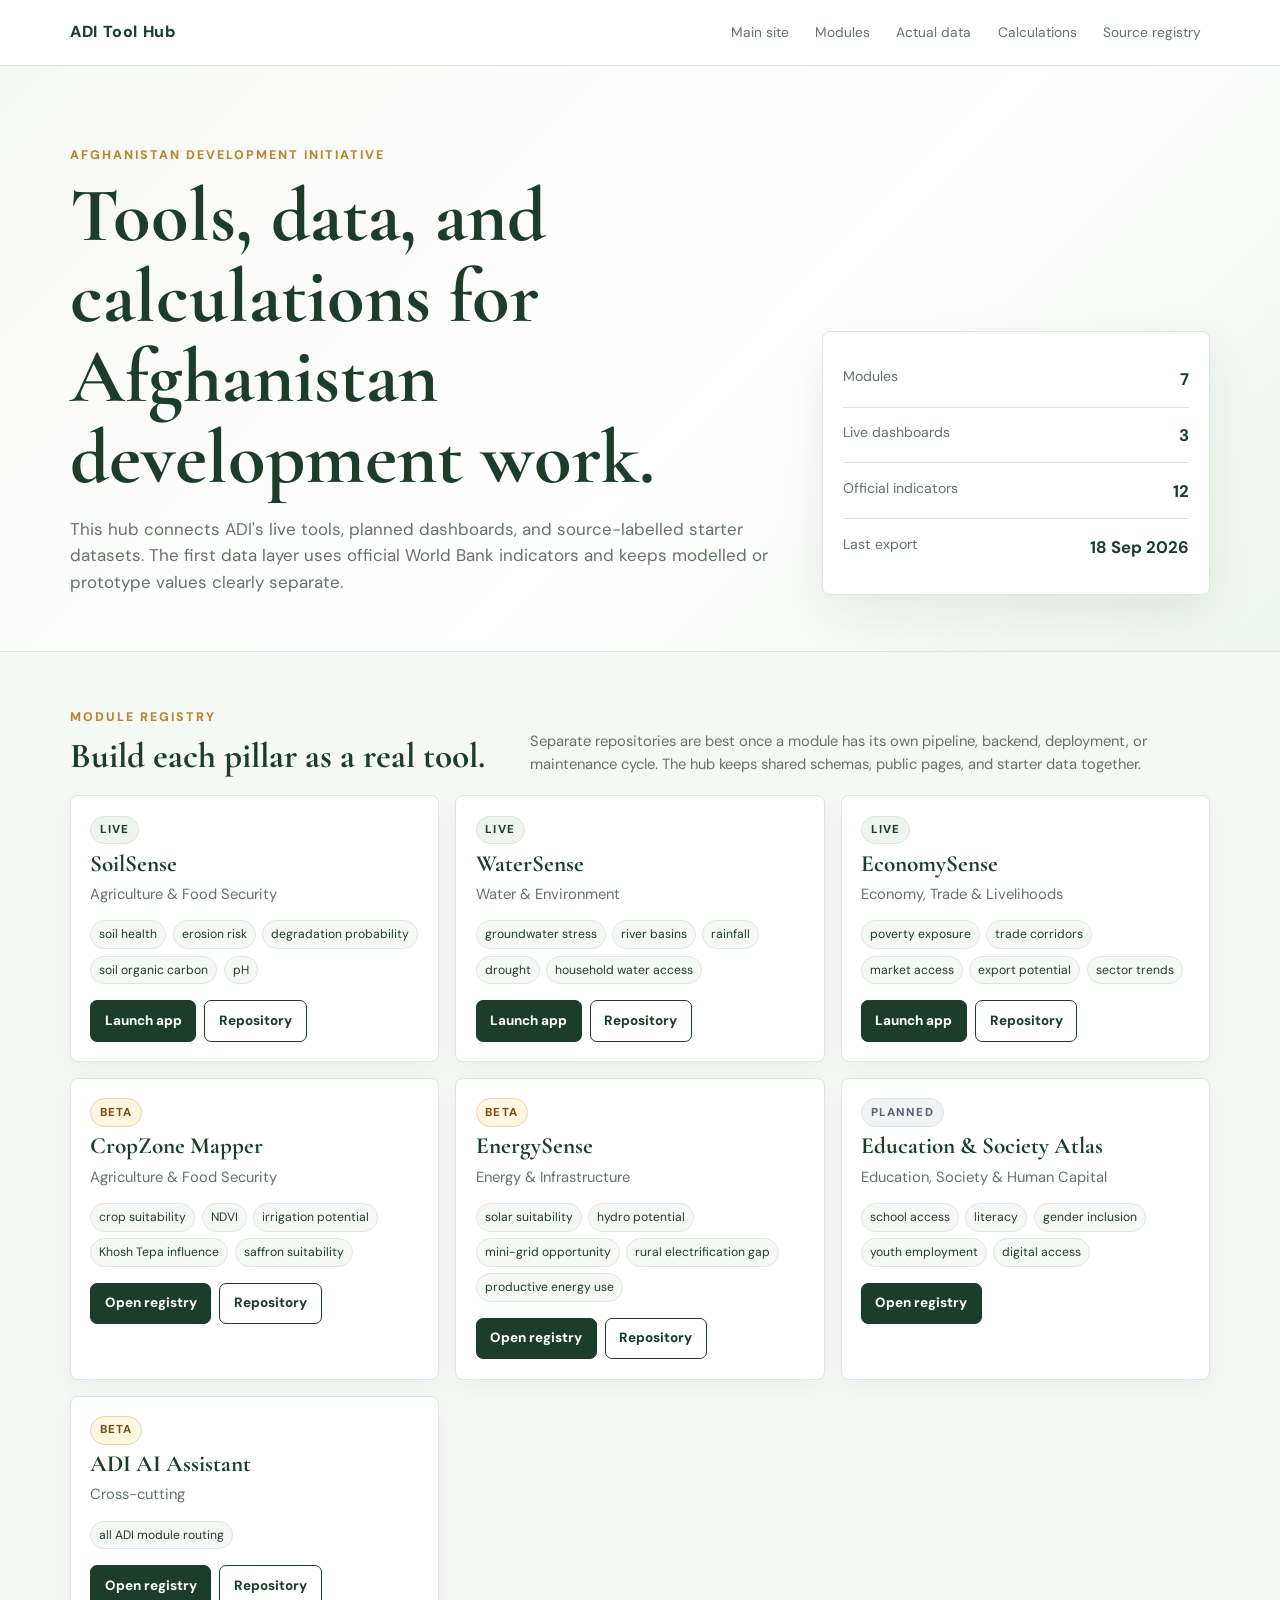
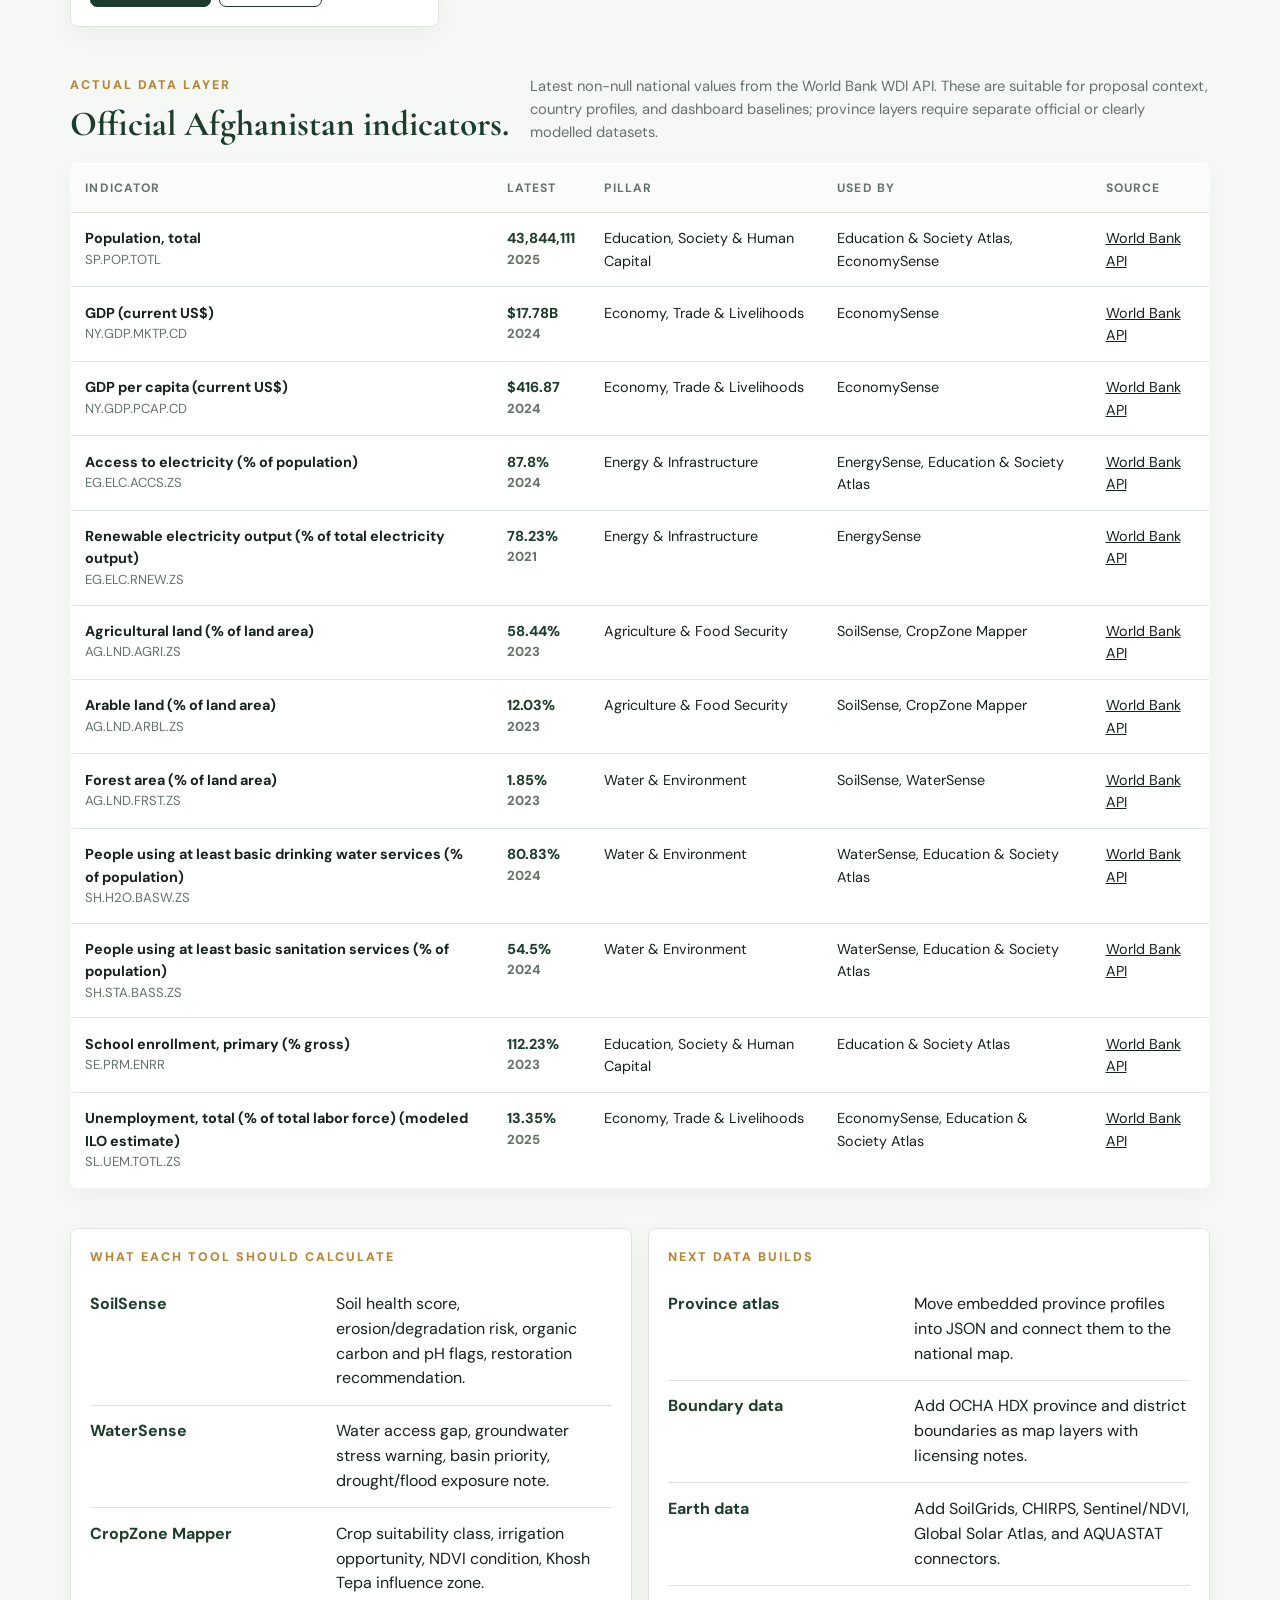
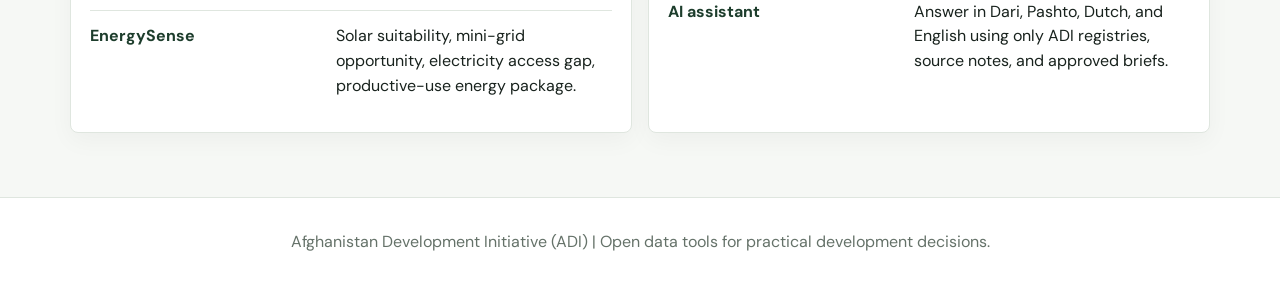
==== tools/index.html @ 189cb858 "Add ADI tool hub with official indicator data" ====
<!DOCTYPE html>
<html lang="en">
<head>
  <meta charset="UTF-8">
  <meta name="viewport" content="width=device-width, initial-scale=1.0">
  <title>ADI Tool Hub | Afghanistan Development Initiative</title>
  <meta name="description" content="Source-labelled ADI tools and starter datasets for Afghanistan development analysis.">
  <link href="https://fonts.googleapis.com/css2?family=Cormorant+Garamond:wght@500;600;700&family=DM+Sans:wght@400;500;600;700&display=swap" rel="stylesheet">
  <style>
    :root{--green:#1d3d2c;--green-2:#2f6b4f;--gold:#b8842f;--ink:#18221d;--muted:#657269;--line:#dfe6df;--soft:#f6f8f5;--white:#fff;--shadow:0 18px 50px rgba(24,34,29,.08)}
    *{box-sizing:border-box;margin:0;padding:0}
    body{font-family:'DM Sans',Arial,sans-serif;background:var(--soft);color:var(--ink);line-height:1.55}
    a{color:inherit}
    .top{position:sticky;top:0;z-index:5;background:rgba(255,255,255,.94);backdrop-filter:blur(16px);border-bottom:1px solid var(--line)}
    .nav{max-width:1180px;margin:auto;display:flex;align-items:center;justify-content:space-between;padding:1rem 1.25rem;gap:1rem}
    .brand{font-weight:800;color:var(--green);text-decoration:none;letter-spacing:.04em}
    .navlinks{display:flex;gap:.55rem;flex-wrap:wrap}
    .navlinks a{font-size:.86rem;text-decoration:none;color:var(--muted);padding:.35rem .55rem;border-radius:6px}
    .navlinks a:hover{background:var(--soft);color:var(--green)}
    .hero{background:linear-gradient(135deg,#f6f8f5 0%,#fff 56%,#eef4ee 100%);border-bottom:1px solid var(--line)}
    .hero-in{max-width:1180px;margin:auto;padding:5rem 1.25rem 3.5rem;display:grid;grid-template-columns:1.3fr .7fr;gap:2rem;align-items:end}
    .eyebrow{font-size:.78rem;text-transform:uppercase;letter-spacing:.16em;color:var(--gold);font-weight:800;margin-bottom:.7rem}
    h1,h2,h3{font-family:'Cormorant Garamond',serif;color:var(--green);line-height:1.05}
    h1{font-size:clamp(2.5rem,6vw,5rem);max-width:850px}
    .lead{margin-top:1.1rem;color:var(--muted);font-size:1.06rem;max-width:760px}
    .hero-panel{background:var(--white);border:1px solid var(--line);box-shadow:var(--shadow);border-radius:8px;padding:1.25rem}
    .metric{display:flex;justify-content:space-between;gap:1rem;padding:.9rem 0;border-bottom:1px solid var(--line)}
    .metric:last-child{border-bottom:0}
    .metric span{color:var(--muted);font-size:.88rem}
    .metric strong{color:var(--green);font-size:1.05rem;text-align:right}
    main{max-width:1180px;margin:auto;padding:2.5rem 1.25rem 4rem}
    .section-head{display:flex;justify-content:space-between;gap:1rem;align-items:end;margin:1rem 0 1.25rem}
    h2{font-size:2.2rem}
    .small{color:var(--muted);font-size:.92rem;max-width:680px}
    .grid{display:grid;grid-template-columns:repeat(3,1fr);gap:1rem}
    .card{background:var(--white);border:1px solid var(--line);border-radius:8px;padding:1.2rem;box-shadow:0 8px 24px rgba(24,34,29,.04)}
    .card h3{font-size:1.45rem;margin:.45rem 0}
    .card p{color:var(--muted);font-size:.92rem}
    .status{display:inline-flex;align-items:center;gap:.4rem;font-size:.72rem;font-weight:800;text-transform:uppercase;letter-spacing:.1em;color:var(--green);background:#edf5ee;border:1px solid #d8e8da;border-radius:999px;padding:.28rem .55rem}
    .status.beta{color:#755117;background:#fff6df;border-color:#ead7a8}
    .status.planned{color:#5c6470;background:#f1f3f5;border-color:#dde2e7}
    .chips{display:flex;flex-wrap:wrap;gap:.4rem;margin-top:.9rem}
    .chip{font-size:.76rem;color:var(--green);background:var(--soft);border:1px solid var(--line);border-radius:999px;padding:.25rem .5rem}
    .actions{display:flex;gap:.5rem;flex-wrap:wrap;margin-top:1rem}
    .btn{display:inline-flex;align-items:center;justify-content:center;text-decoration:none;border-radius:7px;padding:.58rem .85rem;font-weight:800;font-size:.84rem;border:1px solid var(--green)}
    .btn.primary{background:var(--green);color:var(--white)}
    .btn.secondary{background:var(--white);color:var(--green)}
    .data-table{width:100%;border-collapse:collapse;background:var(--white);border:1px solid var(--line);border-radius:8px;overflow:hidden;box-shadow:0 8px 24px rgba(24,34,29,.04)}
    th,td{text-align:left;padding:.9rem;border-bottom:1px solid var(--line);vertical-align:top}
    th{font-size:.76rem;text-transform:uppercase;letter-spacing:.09em;color:var(--muted);background:#fbfcfa}
    td{font-size:.9rem}
    tr:last-child td{border-bottom:0}
    .value{font-weight:800;color:var(--green);white-space:nowrap}
    .module-list{color:var(--muted);font-size:.82rem}
    .tool-calc{margin-top:2.5rem;display:grid;grid-template-columns:repeat(2,1fr);gap:1rem}
    .calc-row{display:grid;grid-template-columns:1fr 1.2fr;gap:1rem;padding:.85rem 0;border-bottom:1px solid var(--line)}
    .calc-row:last-child{border-bottom:0}
    .calc-row b{color:var(--green)}
    .footer{border-top:1px solid var(--line);padding:2rem 1.25rem;color:var(--muted);text-align:center;background:#fff}
    @media(max-width:900px){.hero-in,.grid,.tool-calc{grid-template-columns:1fr}.nav{align-items:flex-start;flex-direction:column}th:nth-child(4),td:nth-child(4){display:none}}
    @media print{.top,.actions{display:none}body{background:#fff}.hero-in,main{padding:1rem}.card,.hero-panel,.data-table{box-shadow:none}}
  </style>
</head>
<body>
  <header class="top">
    <div class="nav">
      <a href="../" class="brand">ADI Tool Hub</a>
      <div class="navlinks">
        <a href="../">Main site</a>
        <a href="#modules">Modules</a>
        <a href="#data">Actual data</a>
        <a href="#calculations">Calculations</a>
        <a href="../data/sources.json">Source registry</a>
      </div>
    </div>
  </header>

  <section class="hero">
    <div class="hero-in">
      <div>
        <div class="eyebrow">Afghanistan Development Initiative</div>
        <h1>Tools, data, and calculations for Afghanistan development work.</h1>
        <p class="lead">This hub connects ADI's live tools, planned dashboards, and source-labelled starter datasets. The first data layer uses official World Bank indicators and keeps modelled or prototype values clearly separate.</p>
      </div>
      <aside class="hero-panel" id="summaryPanel">
        <div class="metric"><span>Modules</span><strong id="moduleCount">Loading</strong></div>
        <div class="metric"><span>Live dashboards</span><strong id="liveCount">Loading</strong></div>
        <div class="metric"><span>Official indicators</span><strong id="indicatorCount">Loading</strong></div>
        <div class="metric"><span>Last export</span><strong>18 Sep 2026</strong></div>
      </aside>
    </div>
  </section>

  <main>
    <section id="modules">
      <div class="section-head">
        <div>
          <div class="eyebrow">Module registry</div>
          <h2>Build each pillar as a real tool.</h2>
        </div>
        <p class="small">Separate repositories are best once a module has its own pipeline, backend, deployment, or maintenance cycle. The hub keeps shared schemas, public pages, and starter data together.</p>
      </div>
      <div class="grid" id="moduleGrid"></div>
    </section>

    <section id="data" style="margin-top:3rem">
      <div class="section-head">
        <div>
          <div class="eyebrow">Actual data layer</div>
          <h2>Official Afghanistan indicators.</h2>
        </div>
        <p class="small">Latest non-null national values from the World Bank WDI API. These are suitable for proposal context, country profiles, and dashboard baselines; province layers require separate official or clearly modelled datasets.</p>
      </div>
      <table class="data-table">
        <thead>
          <tr><th>Indicator</th><th>Latest</th><th>Pillar</th><th>Used by</th><th>Source</th></tr>
        </thead>
        <tbody id="indicatorRows"></tbody>
      </table>
    </section>

    <section id="calculations" class="tool-calc">
      <div class="card">
        <div class="eyebrow">What each tool should calculate</div>
        <div class="calc-row"><b>SoilSense</b><span>Soil health score, erosion/degradation risk, organic carbon and pH flags, restoration recommendation.</span></div>
        <div class="calc-row"><b>WaterSense</b><span>Water access gap, groundwater stress warning, basin priority, drought/flood exposure note.</span></div>
        <div class="calc-row"><b>CropZone Mapper</b><span>Crop suitability class, irrigation opportunity, NDVI condition, Khosh Tepa influence zone.</span></div>
        <div class="calc-row"><b>EnergySense</b><span>Solar suitability, mini-grid opportunity, electricity access gap, productive-use energy package.</span></div>
      </div>
      <div class="card">
        <div class="eyebrow">Next data builds</div>
        <div class="calc-row"><b>Province atlas</b><span>Move embedded province profiles into JSON and connect them to the national map.</span></div>
        <div class="calc-row"><b>Boundary data</b><span>Add OCHA HDX province and district boundaries as map layers with licensing notes.</span></div>
        <div class="calc-row"><b>Earth data</b><span>Add SoilGrids, CHIRPS, Sentinel/NDVI, Global Solar Atlas, and AQUASTAT connectors.</span></div>
        <div class="calc-row"><b>AI assistant</b><span>Answer in Dari, Pashto, Dutch, and English using only ADI registries, source notes, and approved briefs.</span></div>
      </div>
    </section>
  </main>

  <footer class="footer">Afghanistan Development Initiative (ADI) | Open data tools for practical development decisions.</footer>

  <script>
    const fmt = new Intl.NumberFormat('en-US', { maximumFractionDigits: 2 });
    const money = new Intl.NumberFormat('en-US', { notation: 'compact', maximumFractionDigits: 2 });

    function formatValue(indicator){
      const v = indicator.latest_value;
      if(indicator.unit === 'people') return fmt.format(v);
      if(indicator.unit.includes('US$')) return '$' + money.format(v);
      if(indicator.unit.includes('percent')) return fmt.format(v) + '%';
      return fmt.format(v);
    }

    function statusClass(status){
      if(status === 'live') return 'status';
      if(status === 'beta') return 'status beta';
      return 'status planned';
    }

    async function loadHub(){
      const [modulesRes, indicatorsRes] = await Promise.all([
        fetch('../data/modules.json'),
        fetch('../data/afghanistan_indicators.json')
      ]);
      const moduleData = await modulesRes.json();
      const indicatorData = await indicatorsRes.json();
      const modules = moduleData.modules;
      const indicators = indicatorData.indicators;

      document.getElementById('moduleCount').textContent = modules.length;
      document.getElementById('liveCount').textContent = modules.filter(m => m.status === 'live').length;
      document.getElementById('indicatorCount').textContent = indicators.length;

      document.getElementById('moduleGrid').innerHTML = modules.map(module => {
        const action = module.app_url
          ? `<a class="btn primary" href="${module.app_url}" target="_blank" rel="noopener">Launch app</a>`
          : `<a class="btn primary" href="../data/modules.json">Open registry</a>`;
        const repo = module.repo ? `<a class="btn secondary" href="${module.repo}" target="_blank" rel="noopener">Repository</a>` : '';
        return `<article class="card">
          <span class="${statusClass(module.status)}">${module.status}</span>
          <h3>${module.name}</h3>
          <p>${module.pillar}</p>
          <div class="chips">${module.maps.slice(0,5).map(m => `<span class="chip">${m}</span>`).join('')}</div>
          <div class="actions">${action}${repo}</div>
        </article>`;
      }).join('');

      document.getElementById('indicatorRows').innerHTML = indicators.map(indicator => {
        const modules = indicator.tool_modules.map(id => {
          const match = moduleData.modules.find(module => module.id === id);
          return match ? match.name : id;
        }).join(', ');
        return `<tr>
          <td><strong>${indicator.name}</strong><div class="module-list">${indicator.id}</div></td>
          <td class="value">${formatValue(indicator)}<div class="module-list">${indicator.latest_year}</div></td>
          <td>${indicator.pillar}</td>
          <td>${modules}</td>
          <td><a href="${indicator.source_url}" target="_blank" rel="noopener">World Bank API</a></td>
        </tr>`;
      }).join('');
    }

    loadHub().catch(error => {
      document.getElementById('moduleGrid').innerHTML = '<article class="card"><h3>Data could not load</h3><p>Open this page through GitHub Pages or a local server so JSON files can be fetched.</p></article>';
      console.error(error);
    });
  </script>
</body>
</html>
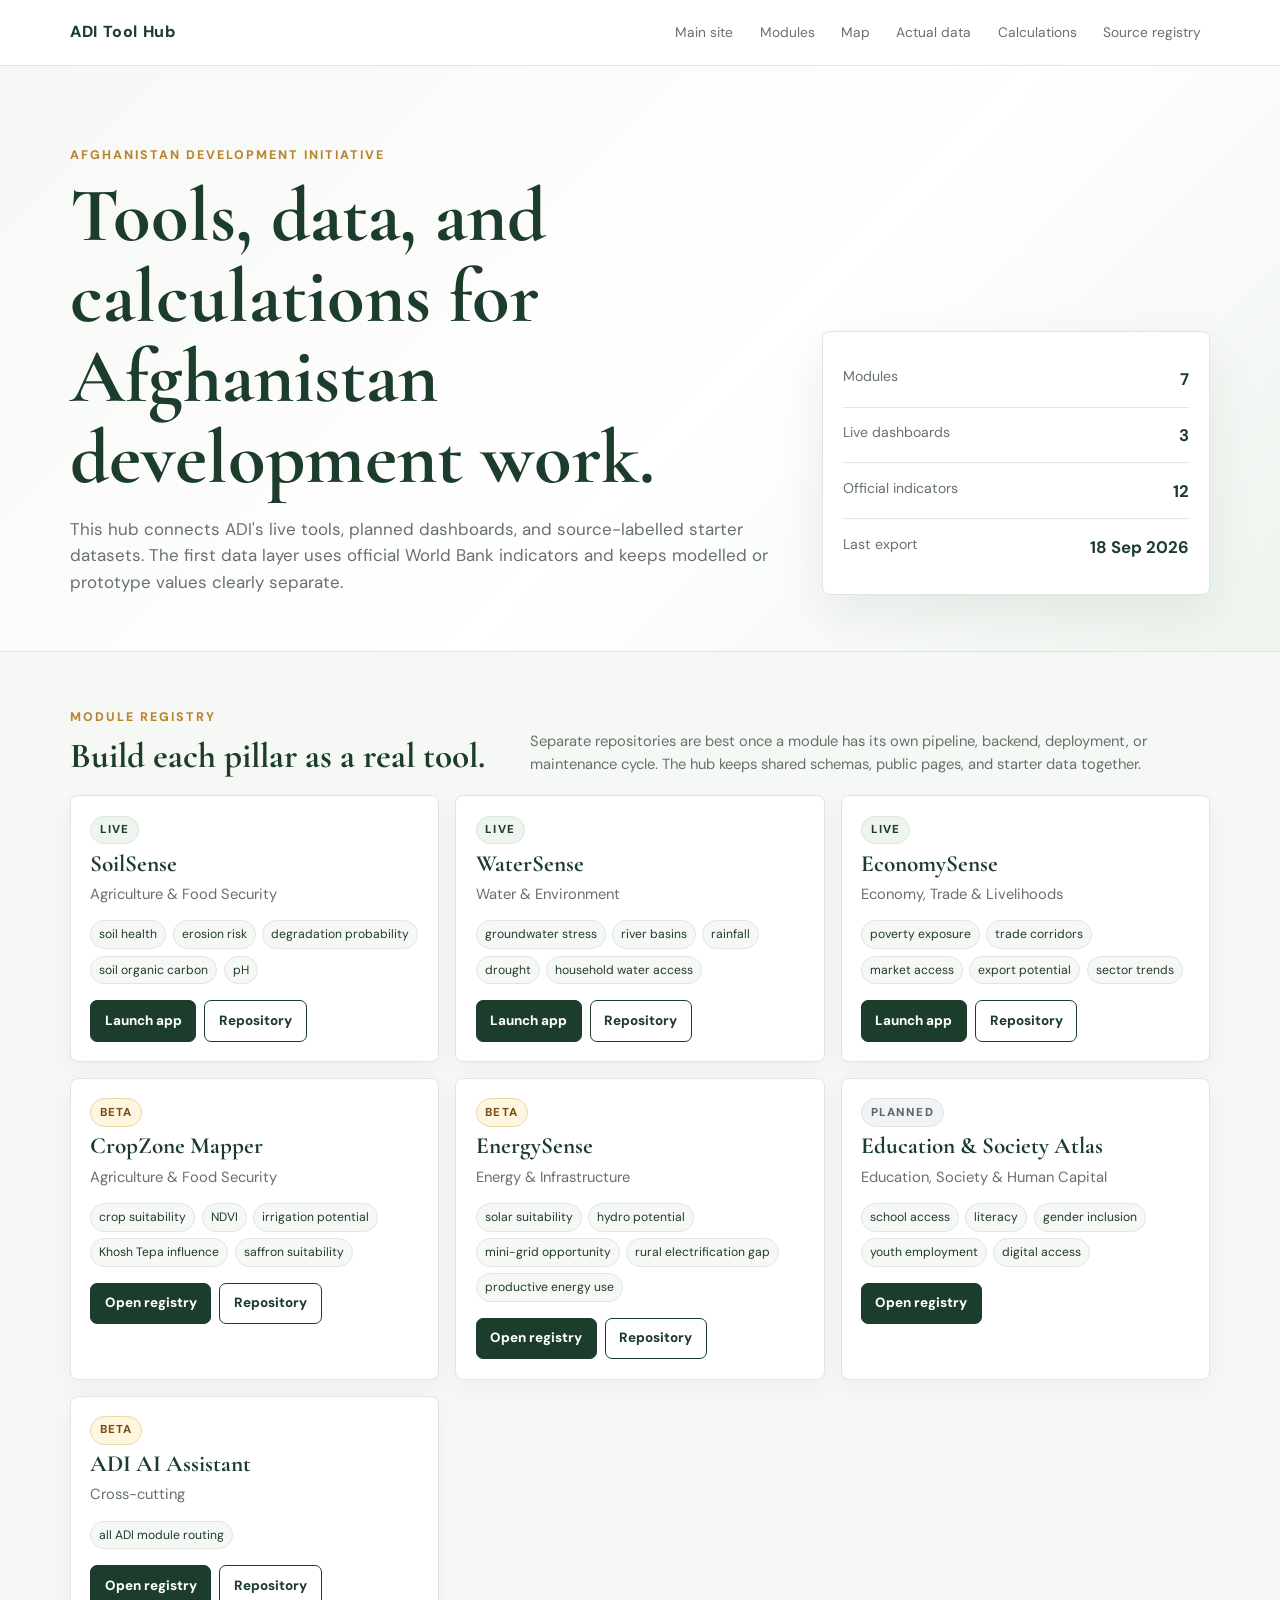
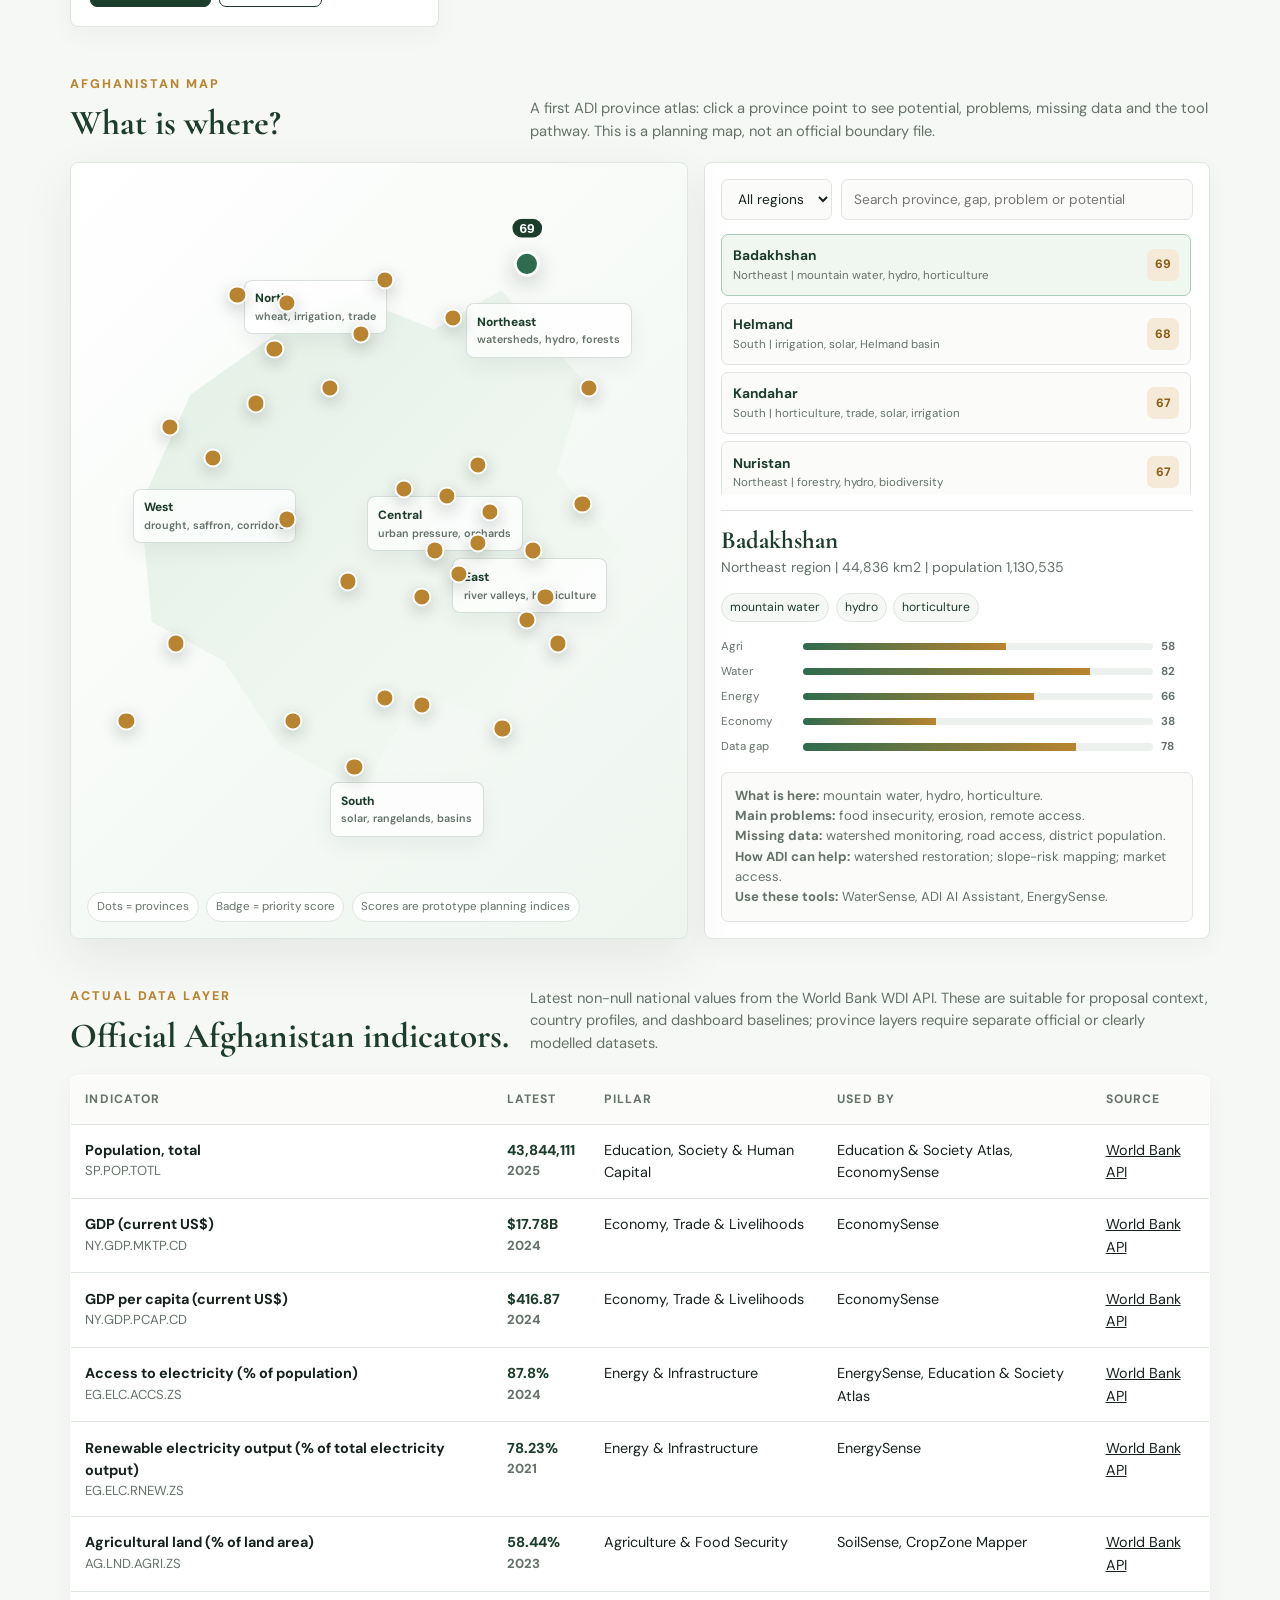
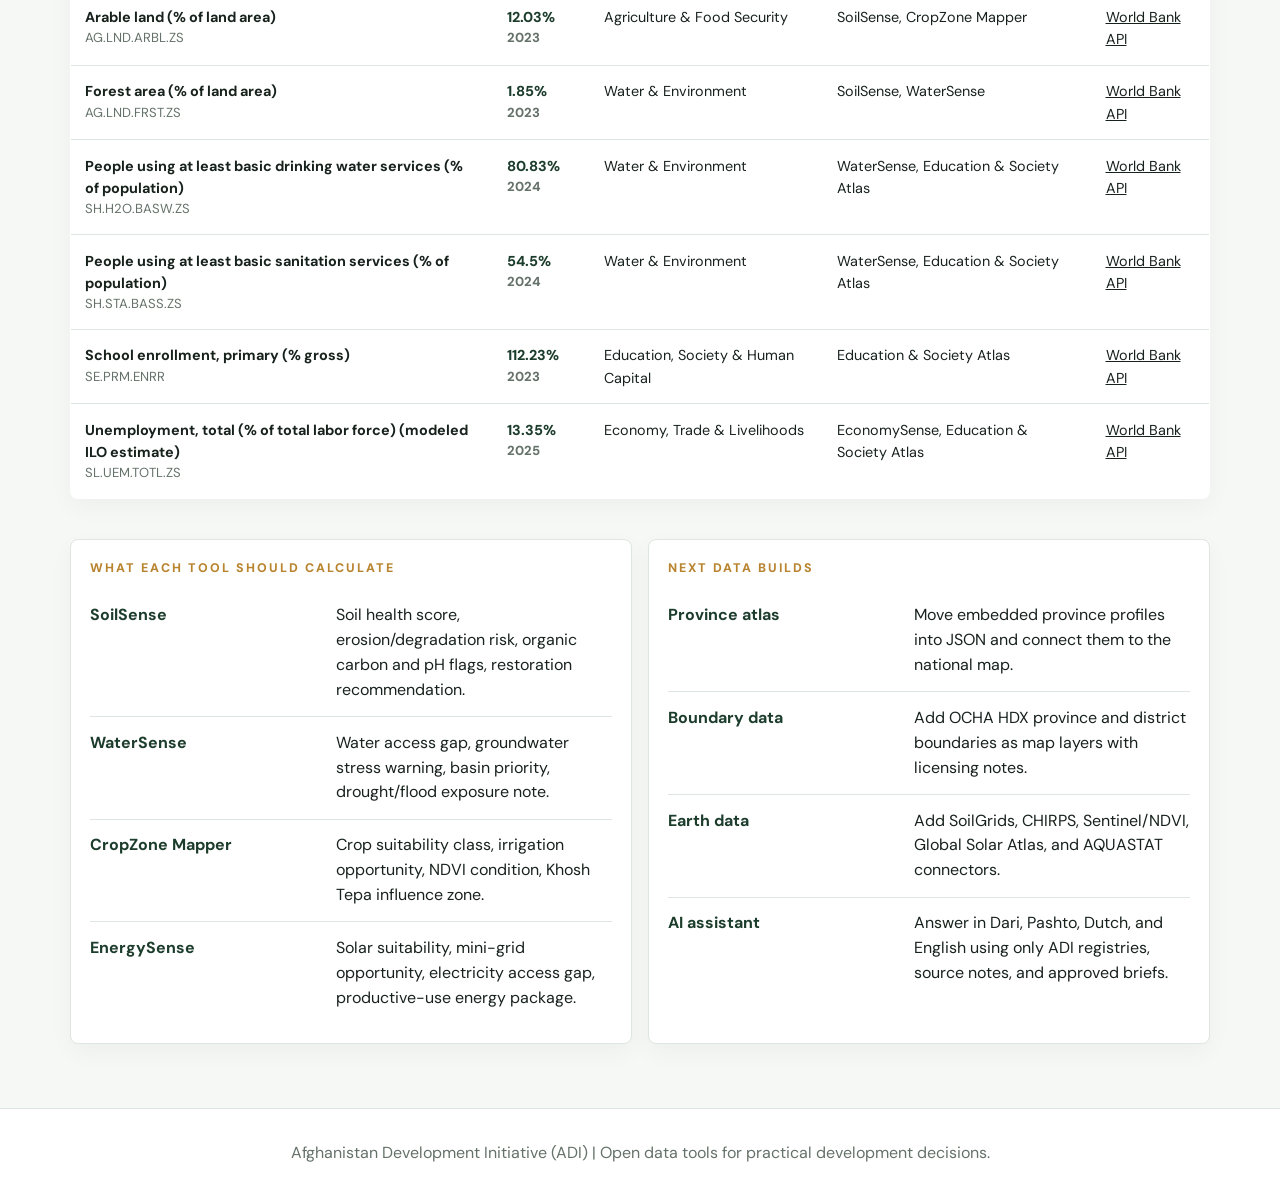
==== commit d70a2905: "Add ADI province priority map" ====
--- a/tools/index.html
+++ b/tools/index.html
@@ -52,12 +52,38 @@
     tr:last-child td{border-bottom:0}
     .value{font-weight:800;color:var(--green);white-space:nowrap}
     .module-list{color:var(--muted);font-size:.82rem}
+    .map-shell{display:grid;grid-template-columns:1.1fr .9fr;gap:1rem;align-items:stretch}
+    .afg-map{min-height:560px;background:linear-gradient(135deg,#fff,#eef5ef);border:1px solid var(--line);border-radius:8px;position:relative;overflow:hidden;box-shadow:var(--shadow)}
+    .afg-shape{position:absolute;inset:8% 5%;clip-path:polygon(7% 43%,16% 26%,31% 17%,45% 11%,60% 16%,72% 10%,87% 24%,82% 38%,94% 50%,79% 60%,72% 76%,57% 72%,47% 87%,32% 80%,22% 67%,9% 61%);background:linear-gradient(135deg,#e1efe5,#f8fbf7);border:1px solid rgba(29,61,44,.12)}
+    .map-region{position:absolute;border:1px solid rgba(29,61,44,.16);background:rgba(255,255,255,.72);backdrop-filter:blur(8px);border-radius:8px;padding:.55rem .65rem;color:var(--green);font-weight:800;font-size:.75rem;box-shadow:0 8px 22px rgba(24,34,29,.06)}
+    .map-region span{display:block;color:var(--muted);font-weight:600;font-size:.67rem}
+    .map-region.north{left:28%;top:15%}.map-region.northeast{right:9%;top:18%}.map-region.west{left:10%;top:42%}.map-region.central{left:48%;top:43%}.map-region.east{right:13%;top:51%}.map-region.south{left:42%;bottom:13%}
+    .province-dot{position:absolute;width:1.2rem;height:1.2rem;border-radius:50%;border:2px solid #fff;background:var(--gold);box-shadow:0 5px 16px rgba(24,34,29,.22);transform:translate(-50%,-50%);cursor:pointer;transition:transform .18s,background .18s}
+    .province-dot:hover,.province-dot.active{transform:translate(-50%,-50%) scale(1.35);background:var(--green-2);z-index:3}
+    .province-dot::after{content:attr(data-score);position:absolute;left:50%;top:-1.65rem;transform:translateX(-50%);background:var(--green);color:#fff;border-radius:999px;font-size:.63rem;font-weight:800;padding:.12rem .35rem;opacity:0;pointer-events:none}
+    .province-dot:hover::after,.province-dot.active::after{opacity:1}
+    .map-legend{position:absolute;left:1rem;bottom:1rem;right:1rem;display:flex;gap:.45rem;flex-wrap:wrap}
+    .legend-pill{background:rgba(255,255,255,.9);border:1px solid var(--line);border-radius:999px;padding:.3rem .55rem;font-size:.72rem;color:var(--muted)}
+    .map-panel{background:var(--white);border:1px solid var(--line);border-radius:8px;padding:1rem;box-shadow:0 8px 24px rgba(24,34,29,.04)}
+    .map-controls{display:flex;gap:.55rem;flex-wrap:wrap;margin-bottom:.85rem}
+    .map-controls select,.map-controls input{border:1px solid var(--line);border-radius:7px;padding:.62rem .72rem;font-family:inherit;font-size:.85rem;background:#fbfcfa;color:var(--ink)}
+    .map-controls input{flex:1;min-width:180px}
+    .province-list{display:grid;gap:.45rem;max-height:260px;overflow:auto;padding-right:.15rem}
+    .province-row{display:grid;grid-template-columns:1fr auto;gap:.6rem;align-items:center;border:1px solid var(--line);border-radius:7px;padding:.65rem;background:#fbfcfa;cursor:pointer}
+    .province-row:hover,.province-row.active{border-color:#a9cdb8;background:#eff7f0}
+    .province-row strong{display:block;font-size:.86rem;color:var(--green)}.province-row span{display:block;font-size:.72rem;color:var(--muted)}
+    .score-badge{width:2rem;height:2rem;border-radius:7px;background:#f4ead7;color:#8a5d19;display:flex;align-items:center;justify-content:center;font-size:.76rem;font-weight:800}
+    .detail{margin-top:1rem;border-top:1px solid var(--line);padding-top:1rem}
+    .detail h3{font-size:1.55rem;margin-bottom:.25rem}.detail p{color:var(--muted);font-size:.88rem}
+    .bars{display:grid;gap:.45rem;margin:1rem 0}.bar{display:grid;grid-template-columns:4.6rem 1fr 2rem;gap:.5rem;align-items:center;font-size:.72rem;color:var(--muted)}
+    .track{height:.45rem;border-radius:999px;background:#edf1ed;overflow:hidden}.fill{height:100%;background:linear-gradient(90deg,var(--green-2),var(--gold))}
+    .note{background:#fbfcfa;border:1px solid var(--line);border-radius:7px;padding:.8rem;font-size:.82rem;color:var(--muted)}
     .tool-calc{margin-top:2.5rem;display:grid;grid-template-columns:repeat(2,1fr);gap:1rem}
     .calc-row{display:grid;grid-template-columns:1fr 1.2fr;gap:1rem;padding:.85rem 0;border-bottom:1px solid var(--line)}
     .calc-row:last-child{border-bottom:0}
     .calc-row b{color:var(--green)}
     .footer{border-top:1px solid var(--line);padding:2rem 1.25rem;color:var(--muted);text-align:center;background:#fff}
-    @media(max-width:900px){.hero-in,.grid,.tool-calc{grid-template-columns:1fr}.nav{align-items:flex-start;flex-direction:column}th:nth-child(4),td:nth-child(4){display:none}}
+    @media(max-width:900px){.hero-in,.grid,.tool-calc,.map-shell{grid-template-columns:1fr}.nav{align-items:flex-start;flex-direction:column}th:nth-child(4),td:nth-child(4){display:none}.afg-map{min-height:430px}}
     @media print{.top,.actions{display:none}body{background:#fff}.hero-in,main{padding:1rem}.card,.hero-panel,.data-table{box-shadow:none}}
   </style>
 </head>
@@ -68,6 +94,7 @@
       <div class="navlinks">
         <a href="../">Main site</a>
         <a href="#modules">Modules</a>
+        <a href="#map">Map</a>
         <a href="#data">Actual data</a>
         <a href="#calculations">Calculations</a>
         <a href="../data/sources.json">Source registry</a>
@@ -103,6 +130,48 @@
       <div class="grid" id="moduleGrid"></div>
     </section>
 
+    <section id="map" style="margin-top:3rem">
+      <div class="section-head">
+        <div>
+          <div class="eyebrow">Afghanistan map</div>
+          <h2>What is where?</h2>
+        </div>
+        <p class="small">A first ADI province atlas: click a province point to see potential, problems, missing data and the tool pathway. This is a planning map, not an official boundary file.</p>
+      </div>
+      <div class="map-shell">
+        <div class="afg-map" id="provinceMap" aria-label="Afghanistan province priority map">
+          <div class="afg-shape"></div>
+          <div class="map-region north">North<span>wheat, irrigation, trade</span></div>
+          <div class="map-region northeast">Northeast<span>watersheds, hydro, forests</span></div>
+          <div class="map-region west">West<span>drought, saffron, corridors</span></div>
+          <div class="map-region central">Central<span>urban pressure, orchards</span></div>
+          <div class="map-region east">East<span>river valleys, horticulture</span></div>
+          <div class="map-region south">South<span>solar, rangelands, basins</span></div>
+          <div class="map-legend">
+            <span class="legend-pill">Dots = provinces</span>
+            <span class="legend-pill">Badge = priority score</span>
+            <span class="legend-pill">Scores are prototype planning indices</span>
+          </div>
+        </div>
+        <aside class="map-panel">
+          <div class="map-controls">
+            <select id="mapRegionFilter" aria-label="Filter provinces by region">
+              <option value="all">All regions</option>
+              <option value="Central">Central</option>
+              <option value="East">East</option>
+              <option value="North">North</option>
+              <option value="Northeast">Northeast</option>
+              <option value="South">South</option>
+              <option value="West">West</option>
+            </select>
+            <input id="mapSearch" type="search" placeholder="Search province, gap, problem or potential">
+          </div>
+          <div class="province-list" id="mapProvinceList"></div>
+          <div class="detail" id="mapProvinceDetail"></div>
+        </aside>
+      </div>
+    </section>
+
     <section id="data" style="margin-top:3rem">
       <div class="section-head">
         <div>
@@ -157,19 +226,138 @@
       return 'status planned';
     }
 
+    function provinceFromRow(row){
+      return {
+        name: row[0],
+        region: row[1],
+        pop: row[2],
+        area: row[3],
+        x: row[4],
+        y: row[5],
+        potential: row[6],
+        problems: row[7],
+        gaps: row[8],
+        solutions: row[9],
+        scores: { agri: row[10], water: row[11], energy: row[12], economy: row[13], gap: row[14] }
+      };
+    }
+
+    function priorityScore(province){
+      const s = province.scores;
+      return Math.round(((s.agri + s.water + s.energy + s.economy) / 4) * 0.55 + s.gap * 0.45);
+    }
+
+    function bestTools(province){
+      const s = province.scores;
+      const ranked = [
+        ['SoilSense', s.agri],
+        ['WaterSense', s.water],
+        ['EnergySense', s.energy],
+        ['EconomySense', s.economy],
+        ['ADI AI Assistant', s.gap]
+      ].sort((a,b) => b[1] - a[1]);
+      return ranked.slice(0,3).map(item => item[0]).join(', ');
+    }
+
+    function renderBars(province){
+      const labels = { agri: 'Agri', water: 'Water', energy: 'Energy', economy: 'Economy', gap: 'Data gap' };
+      return Object.entries(province.scores).map(([key, value]) => `
+        <div class="bar">
+          <span>${labels[key]}</span>
+          <div class="track"><div class="fill" style="width:${value}%"></div></div>
+          <strong>${value}</strong>
+        </div>
+      `).join('');
+    }
+
+    function renderProvinceDetail(province){
+      const detail = document.getElementById('mapProvinceDetail');
+      if(!detail || !province) return;
+      detail.innerHTML = `
+        <h3>${province.name}</h3>
+        <p>${province.region} region | ${fmt.format(province.area)} km2 | population ${fmt.format(province.pop)}</p>
+        <div class="chips">${province.potential.split(', ').map(item => `<span class="chip">${item}</span>`).join('')}</div>
+        <div class="bars">${renderBars(province)}</div>
+        <div class="note">
+          <strong>What is here:</strong> ${province.potential}.<br>
+          <strong>Main problems:</strong> ${province.problems}.<br>
+          <strong>Missing data:</strong> ${province.gaps}.<br>
+          <strong>How ADI can help:</strong> ${province.solutions}.<br>
+          <strong>Use these tools:</strong> ${bestTools(province)}.
+        </div>
+      `;
+    }
+
+    function renderProvinceMap(provinces){
+      const map = document.getElementById('provinceMap');
+      const list = document.getElementById('mapProvinceList');
+      const regionFilter = document.getElementById('mapRegionFilter');
+      const search = document.getElementById('mapSearch');
+      if(!map || !list || !regionFilter || !search) return;
+
+      const selectProvince = (province) => {
+        document.querySelectorAll('.province-dot,.province-row').forEach(el => el.classList.remove('active'));
+        document.querySelectorAll(`[data-province="${province.name}"]`).forEach(el => el.classList.add('active'));
+        renderProvinceDetail(province);
+      };
+
+      const render = () => {
+        const q = search.value.toLowerCase();
+        const region = regionFilter.value;
+        const filtered = provinces
+          .filter(p => (region === 'all' || p.region === region) && Object.values(p).join(' ').toLowerCase().includes(q))
+          .sort((a,b) => priorityScore(b) - priorityScore(a));
+
+        map.querySelectorAll('.province-dot').forEach(dot => dot.remove());
+        filtered.forEach(province => {
+          const dot = document.createElement('button');
+          dot.type = 'button';
+          dot.className = 'province-dot';
+          dot.dataset.province = province.name;
+          dot.dataset.score = priorityScore(province);
+          dot.style.left = province.x + '%';
+          dot.style.top = province.y + '%';
+          dot.title = `${province.name}: ${province.potential}`;
+          dot.addEventListener('click', () => selectProvince(province));
+          map.appendChild(dot);
+        });
+
+        list.innerHTML = filtered.map((province, index) => `
+          <div class="province-row ${index === 0 ? 'active' : ''}" data-province="${province.name}">
+            <div><strong>${province.name}</strong><span>${province.region} | ${province.potential}</span></div>
+            <div class="score-badge">${priorityScore(province)}</div>
+          </div>
+        `).join('');
+
+        list.querySelectorAll('.province-row').forEach(row => {
+          row.addEventListener('click', () => selectProvince(provinces.find(p => p.name === row.dataset.province)));
+        });
+        renderProvinceDetail(filtered[0] || provinces[0]);
+        if(filtered[0]) document.querySelectorAll(`[data-province="${filtered[0].name}"]`).forEach(el => el.classList.add('active'));
+      };
+
+      regionFilter.addEventListener('change', render);
+      search.addEventListener('input', render);
+      render();
+    }
+
     async function loadHub(){
-      const [modulesRes, indicatorsRes] = await Promise.all([
+      const [modulesRes, indicatorsRes, provincesRes] = await Promise.all([
         fetch('../data/modules.json'),
-        fetch('../data/afghanistan_indicators.json')
+        fetch('../data/afghanistan_indicators.json'),
+        fetch('../data/afghanistan_province_priorities.json')
       ]);
       const moduleData = await modulesRes.json();
       const indicatorData = await indicatorsRes.json();
+      const provinceData = await provincesRes.json();
       const modules = moduleData.modules;
       const indicators = indicatorData.indicators;
+      const provinces = provinceData.provinces.map(provinceFromRow);
 
       document.getElementById('moduleCount').textContent = modules.length;
       document.getElementById('liveCount').textContent = modules.filter(m => m.status === 'live').length;
       document.getElementById('indicatorCount').textContent = indicators.length;
+      renderProvinceMap(provinces);
 
       document.getElementById('moduleGrid').innerHTML = modules.map(module => {
         const action = module.app_url
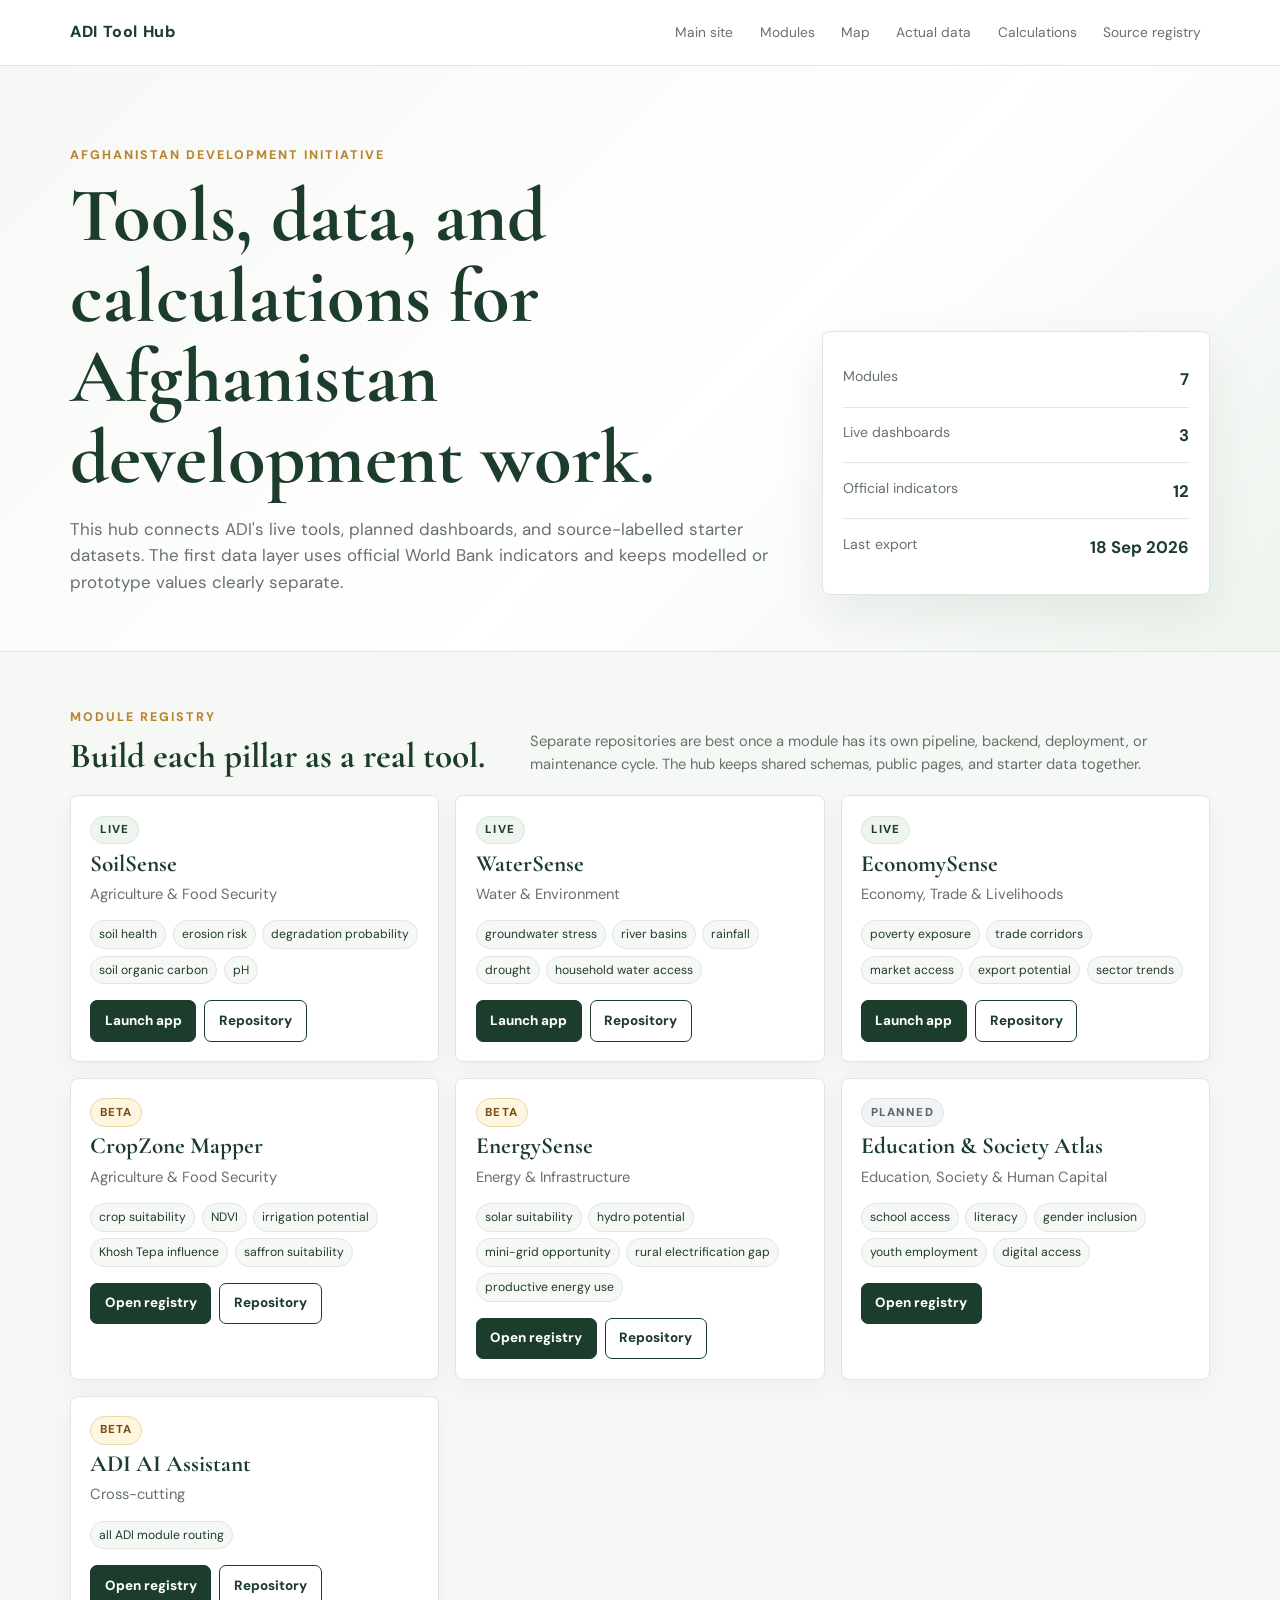
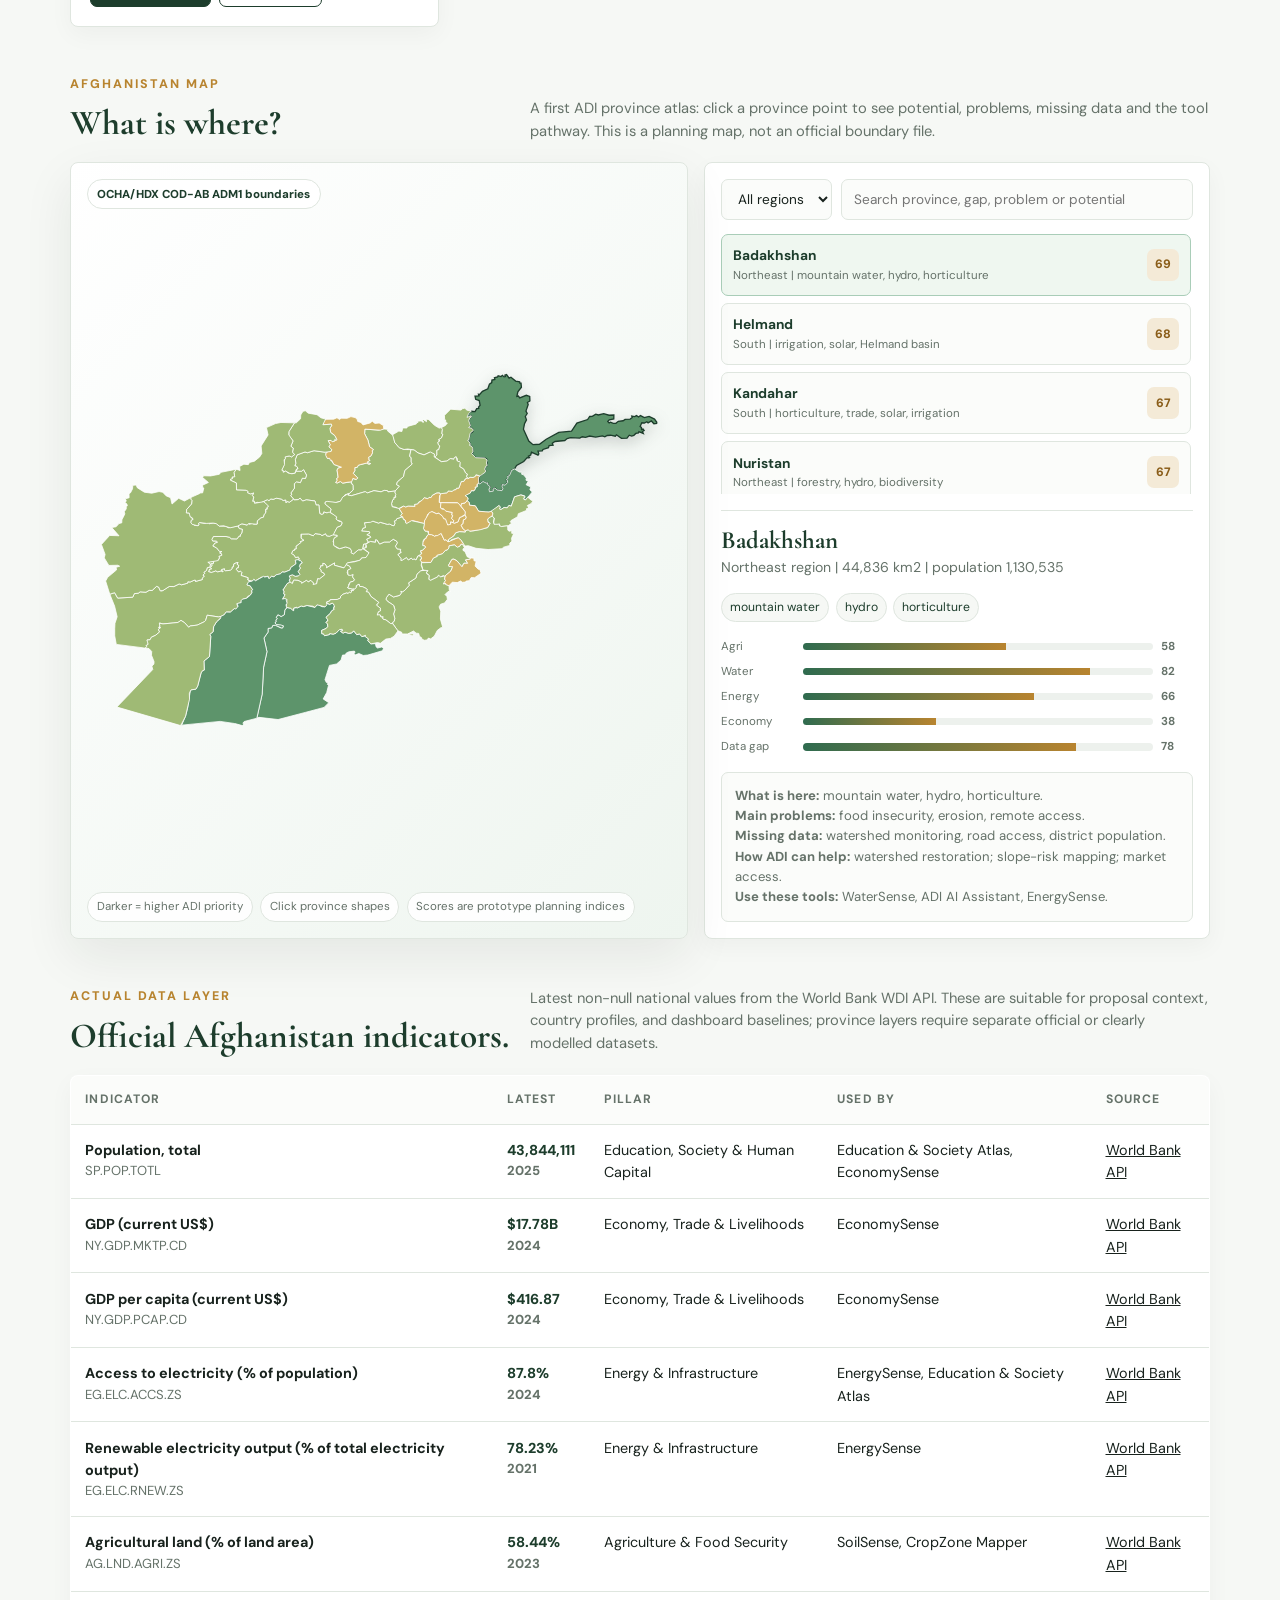
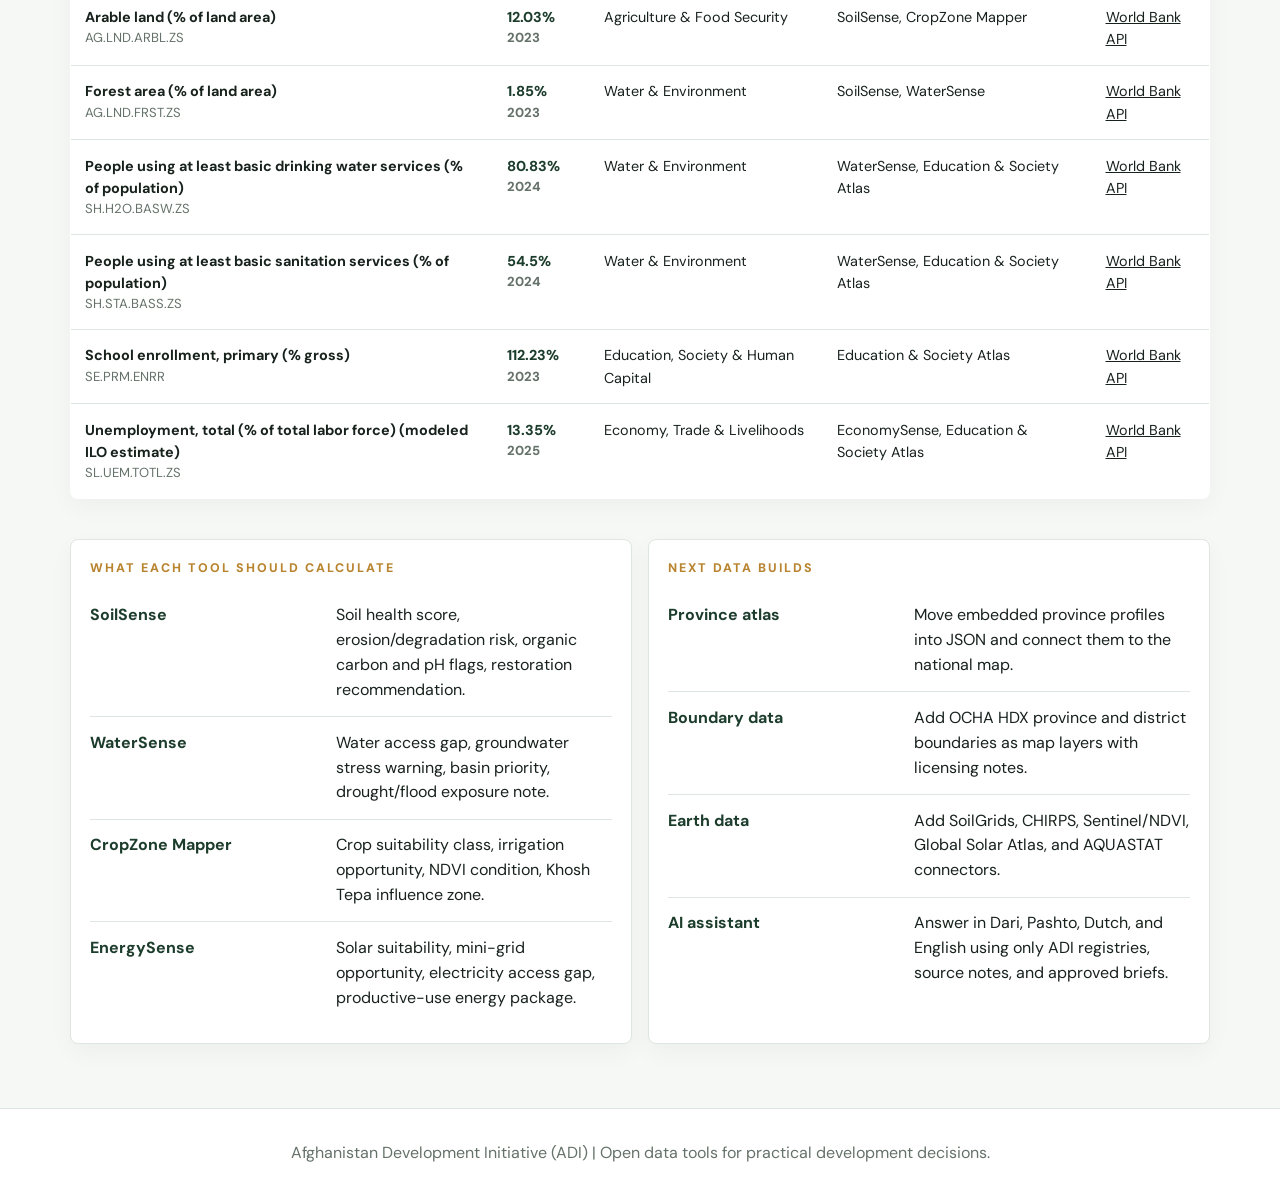
==== commit cd574e6b: "Build real Afghanistan province boundary map" ====
--- a/tools/index.html
+++ b/tools/index.html
@@ -54,14 +54,10 @@
     .module-list{color:var(--muted);font-size:.82rem}
     .map-shell{display:grid;grid-template-columns:1.1fr .9fr;gap:1rem;align-items:stretch}
     .afg-map{min-height:560px;background:linear-gradient(135deg,#fff,#eef5ef);border:1px solid var(--line);border-radius:8px;position:relative;overflow:hidden;box-shadow:var(--shadow)}
-    .afg-shape{position:absolute;inset:8% 5%;clip-path:polygon(7% 43%,16% 26%,31% 17%,45% 11%,60% 16%,72% 10%,87% 24%,82% 38%,94% 50%,79% 60%,72% 76%,57% 72%,47% 87%,32% 80%,22% 67%,9% 61%);background:linear-gradient(135deg,#e1efe5,#f8fbf7);border:1px solid rgba(29,61,44,.12)}
-    .map-region{position:absolute;border:1px solid rgba(29,61,44,.16);background:rgba(255,255,255,.72);backdrop-filter:blur(8px);border-radius:8px;padding:.55rem .65rem;color:var(--green);font-weight:800;font-size:.75rem;box-shadow:0 8px 22px rgba(24,34,29,.06)}
-    .map-region span{display:block;color:var(--muted);font-weight:600;font-size:.67rem}
-    .map-region.north{left:28%;top:15%}.map-region.northeast{right:9%;top:18%}.map-region.west{left:10%;top:42%}.map-region.central{left:48%;top:43%}.map-region.east{right:13%;top:51%}.map-region.south{left:42%;bottom:13%}
-    .province-dot{position:absolute;width:1.2rem;height:1.2rem;border-radius:50%;border:2px solid #fff;background:var(--gold);box-shadow:0 5px 16px rgba(24,34,29,.22);transform:translate(-50%,-50%);cursor:pointer;transition:transform .18s,background .18s}
-    .province-dot:hover,.province-dot.active{transform:translate(-50%,-50%) scale(1.35);background:var(--green-2);z-index:3}
-    .province-dot::after{content:attr(data-score);position:absolute;left:50%;top:-1.65rem;transform:translateX(-50%);background:var(--green);color:#fff;border-radius:999px;font-size:.63rem;font-weight:800;padding:.12rem .35rem;opacity:0;pointer-events:none}
-    .province-dot:hover::after,.province-dot.active::after{opacity:1}
+    .boundary-svg{position:absolute;inset:.75rem;width:calc(100% - 1.5rem);height:calc(100% - 1.5rem)}
+    .province-shape{stroke:#fff;stroke-width:1.2;cursor:pointer;transition:fill .18s,stroke .18s,filter .18s}
+    .province-shape:hover,.province-shape.active{stroke:var(--green);stroke-width:2;filter:drop-shadow(0 8px 12px rgba(24,34,29,.18))}
+    .map-source{position:absolute;left:1rem;top:1rem;background:rgba(255,255,255,.92);border:1px solid var(--line);border-radius:999px;padding:.32rem .58rem;font-size:.72rem;color:var(--green);font-weight:800}
     .map-legend{position:absolute;left:1rem;bottom:1rem;right:1rem;display:flex;gap:.45rem;flex-wrap:wrap}
     .legend-pill{background:rgba(255,255,255,.9);border:1px solid var(--line);border-radius:999px;padding:.3rem .55rem;font-size:.72rem;color:var(--muted)}
     .map-panel{background:var(--white);border:1px solid var(--line);border-radius:8px;padding:1rem;box-shadow:0 8px 24px rgba(24,34,29,.04)}
@@ -140,16 +136,10 @@
       </div>
       <div class="map-shell">
         <div class="afg-map" id="provinceMap" aria-label="Afghanistan province priority map">
-          <div class="afg-shape"></div>
-          <div class="map-region north">North<span>wheat, irrigation, trade</span></div>
-          <div class="map-region northeast">Northeast<span>watersheds, hydro, forests</span></div>
-          <div class="map-region west">West<span>drought, saffron, corridors</span></div>
-          <div class="map-region central">Central<span>urban pressure, orchards</span></div>
-          <div class="map-region east">East<span>river valleys, horticulture</span></div>
-          <div class="map-region south">South<span>solar, rangelands, basins</span></div>
+          <div class="map-source">OCHA/HDX COD-AB ADM1 boundaries</div>
           <div class="map-legend">
-            <span class="legend-pill">Dots = provinces</span>
-            <span class="legend-pill">Badge = priority score</span>
+            <span class="legend-pill">Darker = higher ADI priority</span>
+            <span class="legend-pill">Click province shapes</span>
             <span class="legend-pill">Scores are prototype planning indices</span>
           </div>
         </div>
@@ -259,6 +249,25 @@
       return ranked.slice(0,3).map(item => item[0]).join(', ');
     }
 
+    function normalizeName(name){
+      return String(name || '').toLowerCase().replace(/[^a-z]/g, '');
+    }
+
+    function provinceKey(name){
+      const aliases = {
+        hilmand: 'helmand',
+        hirat: 'herat',
+        jawzjan: 'jowzjan',
+        maidanwardak: 'wardak',
+        nimroz: 'nimruz',
+        paktya: 'paktia',
+        panjsher: 'panjshir',
+        sarepul: 'sarepol'
+      };
+      const key = normalizeName(name);
+      return aliases[key] || key;
+    }
+
     function renderBars(province){
       const labels = { agri: 'Agri', water: 'Water', energy: 'Energy', economy: 'Economy', gap: 'Data gap' };
       return Object.entries(province.scores).map(([key, value]) => `
@@ -288,7 +297,78 @@
       `;
     }
 
-    function renderProvinceMap(provinces){
+    function geometryPoints(geometry){
+      const points = [];
+      const walk = coords => {
+        if(typeof coords[0] === 'number') points.push(coords);
+        else coords.forEach(walk);
+      };
+      walk(geometry.coordinates);
+      return points;
+    }
+
+    function pathFromGeometry(geometry, project){
+      const polygonPaths = geometry.type === 'MultiPolygon'
+        ? geometry.coordinates.flatMap(poly => poly)
+        : geometry.coordinates;
+      return polygonPaths.map(ring => ring.map((point, index) => {
+        const [x, y] = project(point);
+        return `${index === 0 ? 'M' : 'L'}${x.toFixed(1)} ${y.toFixed(1)}`;
+      }).join(' ') + ' Z').join(' ');
+    }
+
+    function priorityColor(score){
+      if(score >= 72) return '#2f6b4f';
+      if(score >= 66) return '#5d946b';
+      if(score >= 60) return '#9fba75';
+      if(score >= 54) return '#d2b466';
+      return '#ead7a8';
+    }
+
+    function renderBoundaryMap(map, boundaries, provinces, selectProvince){
+      const priorityByName = new Map(provinces.map(province => [provinceKey(province.name), province]));
+      const points = boundaries.features.flatMap(feature => geometryPoints(feature.geometry));
+      const xs = points.map(point => point[0]);
+      const ys = points.map(point => point[1]);
+      const minX = Math.min(...xs);
+      const maxX = Math.max(...xs);
+      const minY = Math.min(...ys);
+      const maxY = Math.max(...ys);
+      const width = 900;
+      const height = 590;
+      const pad = 28;
+      const scale = Math.min((width - pad * 2) / (maxX - minX), (height - pad * 2) / (maxY - minY));
+      const xOffset = (width - (maxX - minX) * scale) / 2;
+      const yOffset = (height - (maxY - minY) * scale) / 2;
+      const project = ([lon, lat]) => [xOffset + (lon - minX) * scale, yOffset + (maxY - lat) * scale];
+      const svg = document.createElementNS('http://www.w3.org/2000/svg', 'svg');
+      svg.setAttribute('class', 'boundary-svg');
+      svg.setAttribute('viewBox', `0 0 ${width} ${height}`);
+      svg.setAttribute('role', 'img');
+      svg.setAttribute('aria-label', 'Afghanistan provincial boundaries');
+
+      boundaries.features.forEach(feature => {
+        const sourceName = feature.properties.adm1_name || feature.properties.prov_name || feature.properties.name;
+        const province = priorityByName.get(provinceKey(sourceName));
+        const path = document.createElementNS('http://www.w3.org/2000/svg', 'path');
+        path.setAttribute('d', pathFromGeometry(feature.geometry, project));
+        path.setAttribute('class', 'province-shape');
+        path.dataset.province = province ? province.name : sourceName;
+        path.setAttribute('fill', province ? priorityColor(priorityScore(province)) : '#dde5dd');
+        path.addEventListener('click', () => {
+          if(province) selectProvince(province);
+        });
+        path.appendChild(document.createElementNS('http://www.w3.org/2000/svg', 'title')).textContent = province
+          ? `${province.name}: priority ${priorityScore(province)}`
+          : sourceName;
+        svg.appendChild(path);
+      });
+
+      map.querySelectorAll('.boundary-svg').forEach(el => el.remove());
+      map.appendChild(svg);
+    }
+
+    function renderProvinceMap(provinces, boundaries){
       const map = document.getElementById('provinceMap');
       const list = document.getElementById('mapProvinceList');
       const regionFilter = document.getElementById('mapRegionFilter');
@@ -296,10 +376,12 @@
       if(!map || !list || !regionFilter || !search) return;
 
       const selectProvince = (province) => {
-        document.querySelectorAll('.province-dot,.province-row').forEach(el => el.classList.remove('active'));
+        document.querySelectorAll('.province-shape,.province-row').forEach(el => el.classList.remove('active'));
         document.querySelectorAll(`[data-province="${province.name}"]`).forEach(el => el.classList.add('active'));
         renderProvinceDetail(province);
       };
+
+      renderBoundaryMap(map, boundaries, provinces, selectProvince);
 
       const render = () => {
         const q = search.value.toLowerCase();
@@ -308,18 +390,9 @@
           .filter(p => (region === 'all' || p.region === region) && Object.values(p).join(' ').toLowerCase().includes(q))
           .sort((a,b) => priorityScore(b) - priorityScore(a));
 
-        map.querySelectorAll('.province-dot').forEach(dot => dot.remove());
-        filtered.forEach(province => {
-          const dot = document.createElement('button');
-          dot.type = 'button';
-          dot.className = 'province-dot';
-          dot.dataset.province = province.name;
-          dot.dataset.score = priorityScore(province);
-          dot.style.left = province.x + '%';
-          dot.style.top = province.y + '%';
-          dot.title = `${province.name}: ${province.potential}`;
-          dot.addEventListener('click', () => selectProvince(province));
-          map.appendChild(dot);
+        document.querySelectorAll('.province-shape').forEach(shape => {
+          const visible = filtered.some(province => province.name === shape.dataset.province);
+          shape.style.opacity = visible ? '1' : '.18';
         });
 
         list.innerHTML = filtered.map((province, index) => `
@@ -342,14 +415,16 @@
     }
 
     async function loadHub(){
-      const [modulesRes, indicatorsRes, provincesRes] = await Promise.all([
+      const [modulesRes, indicatorsRes, provincesRes, boundariesRes] = await Promise.all([
         fetch('../data/modules.json'),
         fetch('../data/afghanistan_indicators.json'),
-        fetch('../data/afghanistan_province_priorities.json')
+        fetch('../data/afghanistan_province_priorities.json'),
+        fetch('../data/afghanistan_provinces.geojson')
       ]);
       const moduleData = await modulesRes.json();
       const indicatorData = await indicatorsRes.json();
       const provinceData = await provincesRes.json();
+      const boundaryData = await boundariesRes.json();
       const modules = moduleData.modules;
       const indicators = indicatorData.indicators;
       const provinces = provinceData.provinces.map(provinceFromRow);
@@ -357,7 +432,7 @@
       document.getElementById('moduleCount').textContent = modules.length;
       document.getElementById('liveCount').textContent = modules.filter(m => m.status === 'live').length;
       document.getElementById('indicatorCount').textContent = indicators.length;
-      renderProvinceMap(provinces);
+      renderProvinceMap(provinces, boundaryData);
 
       document.getElementById('moduleGrid').innerHTML = modules.map(module => {
         const action = module.app_url
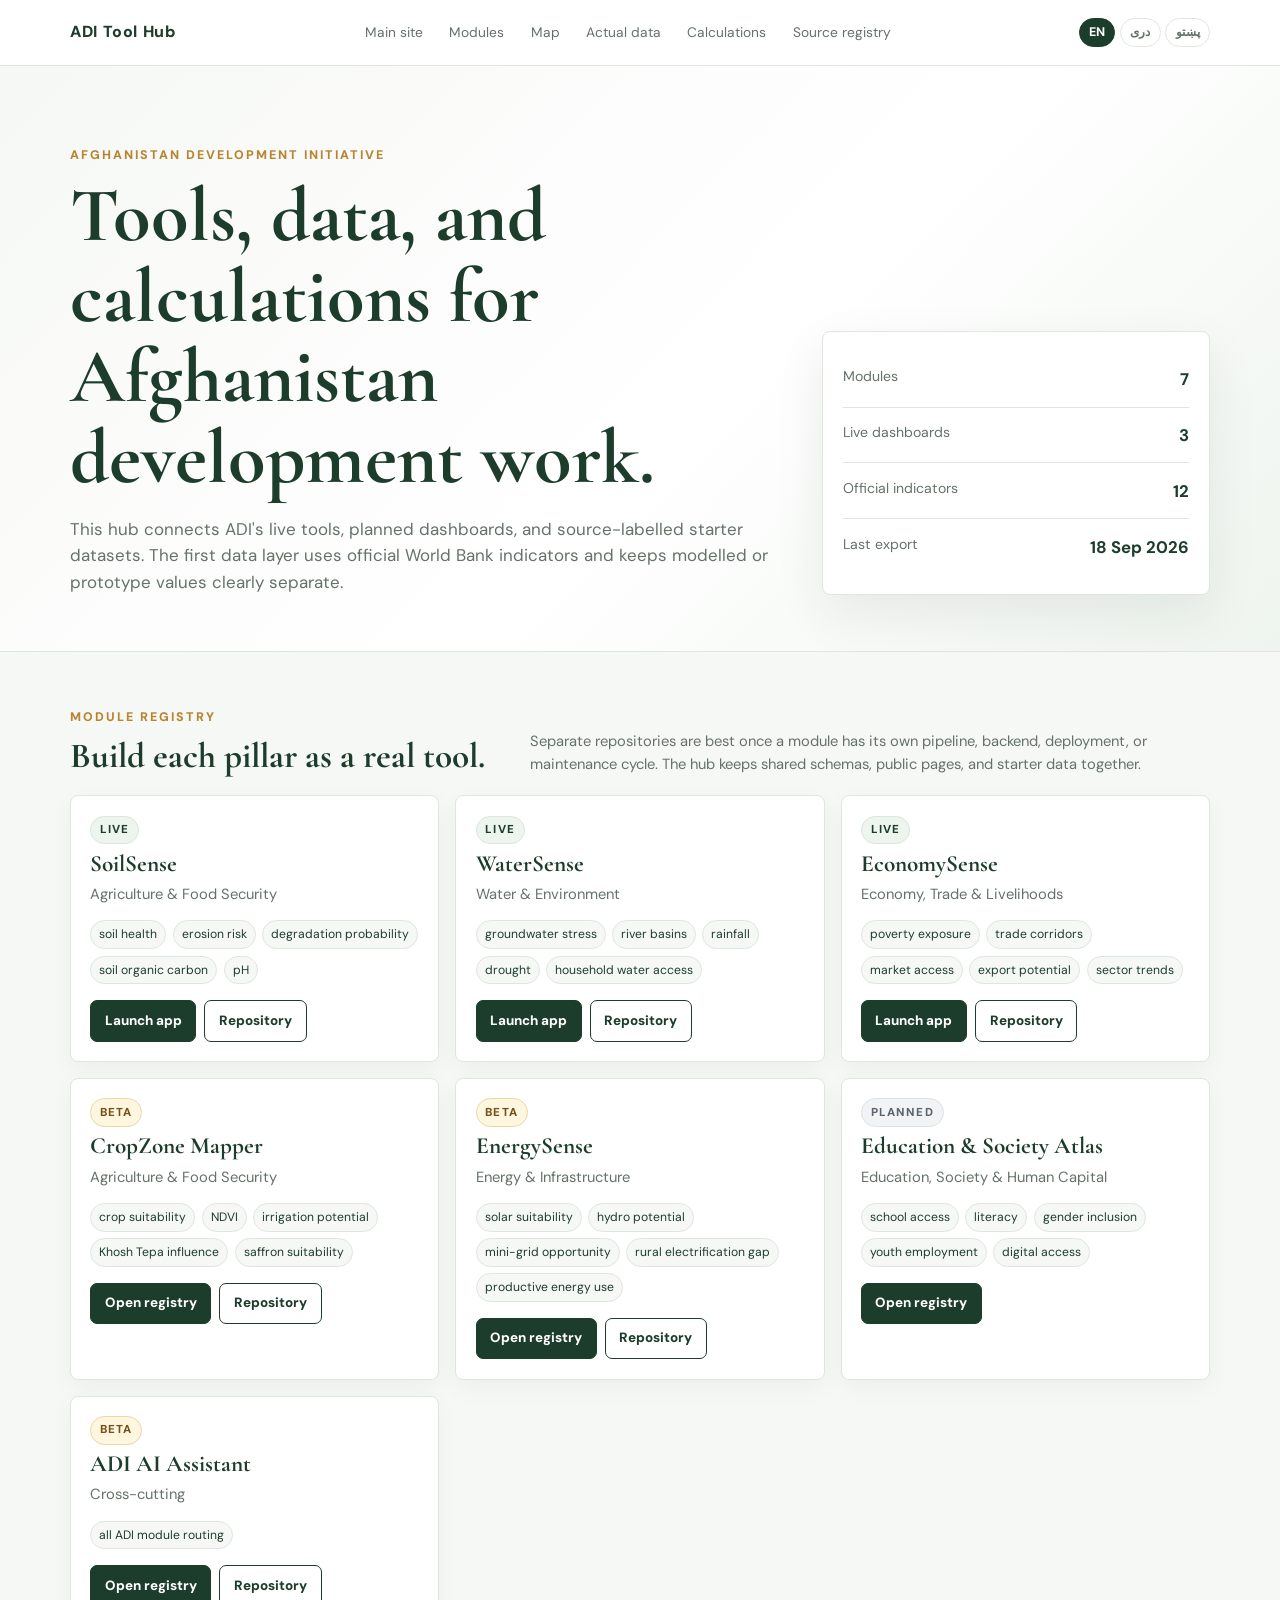
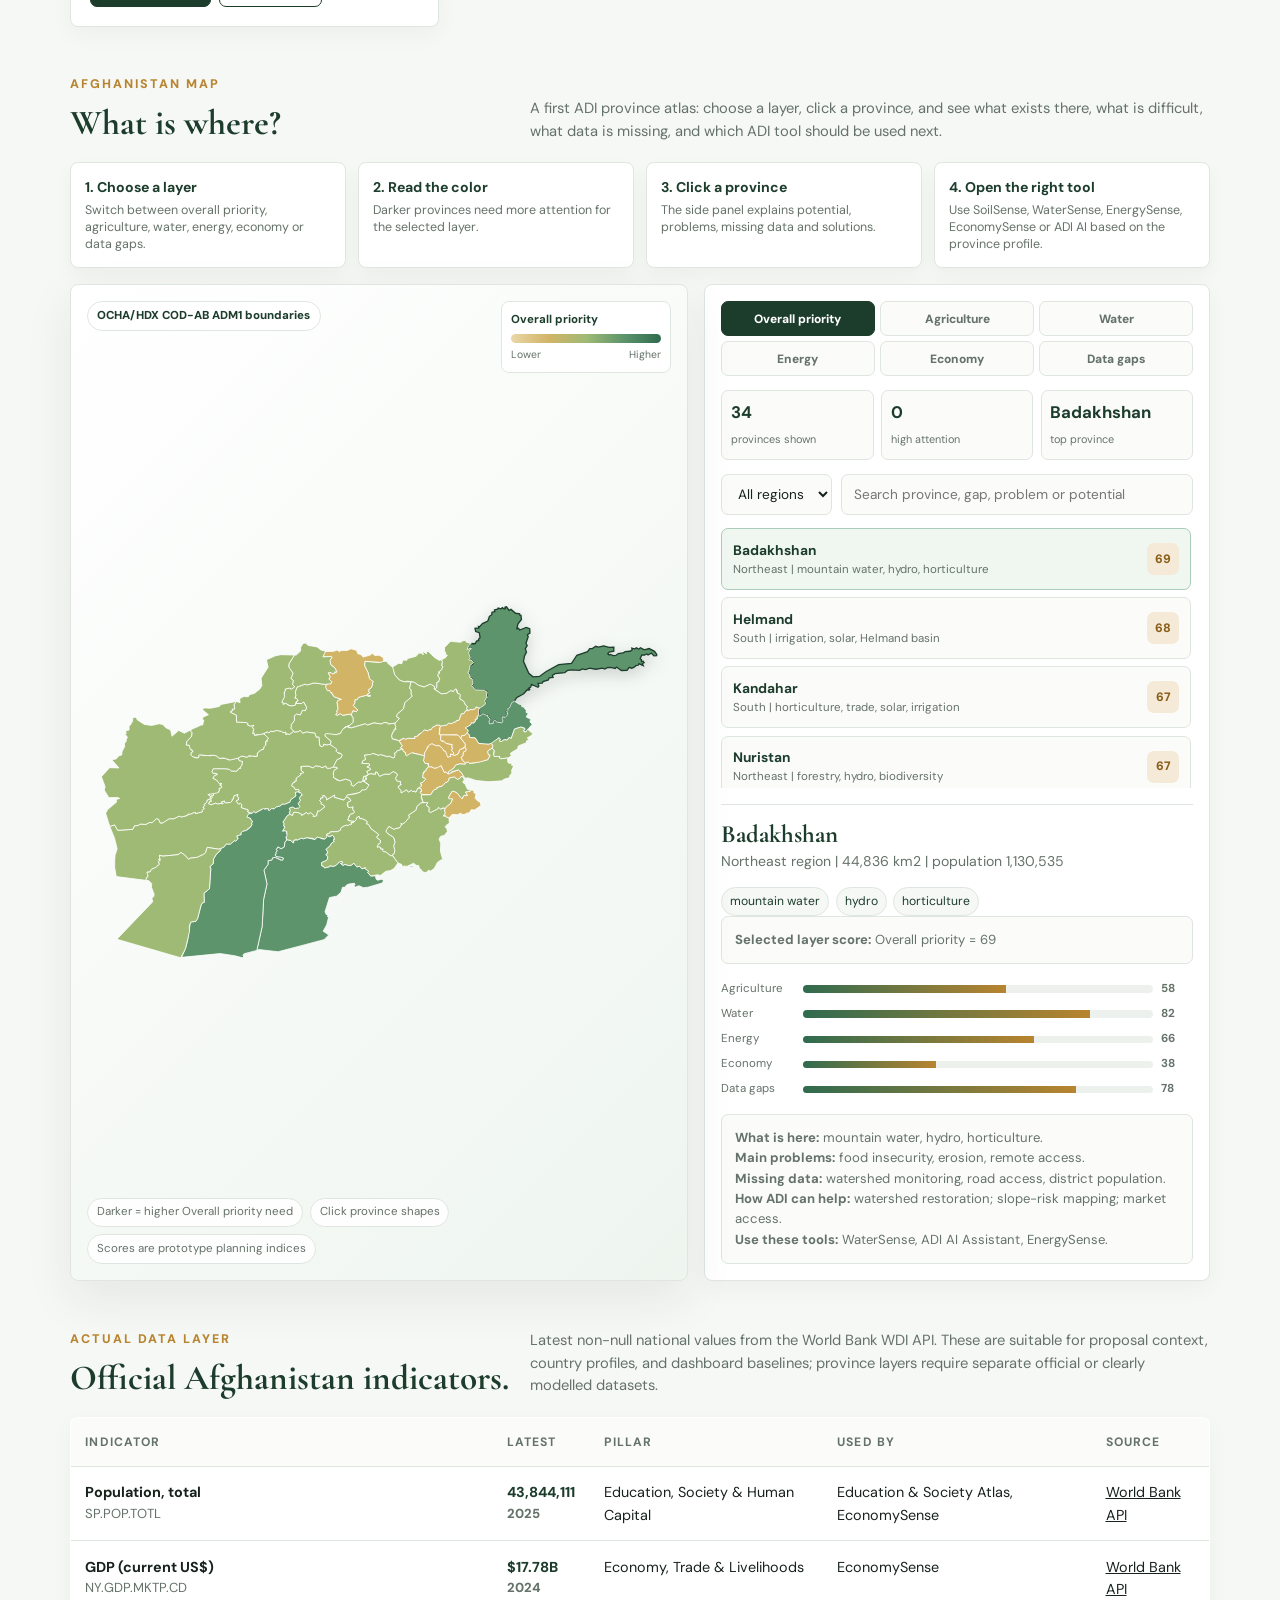
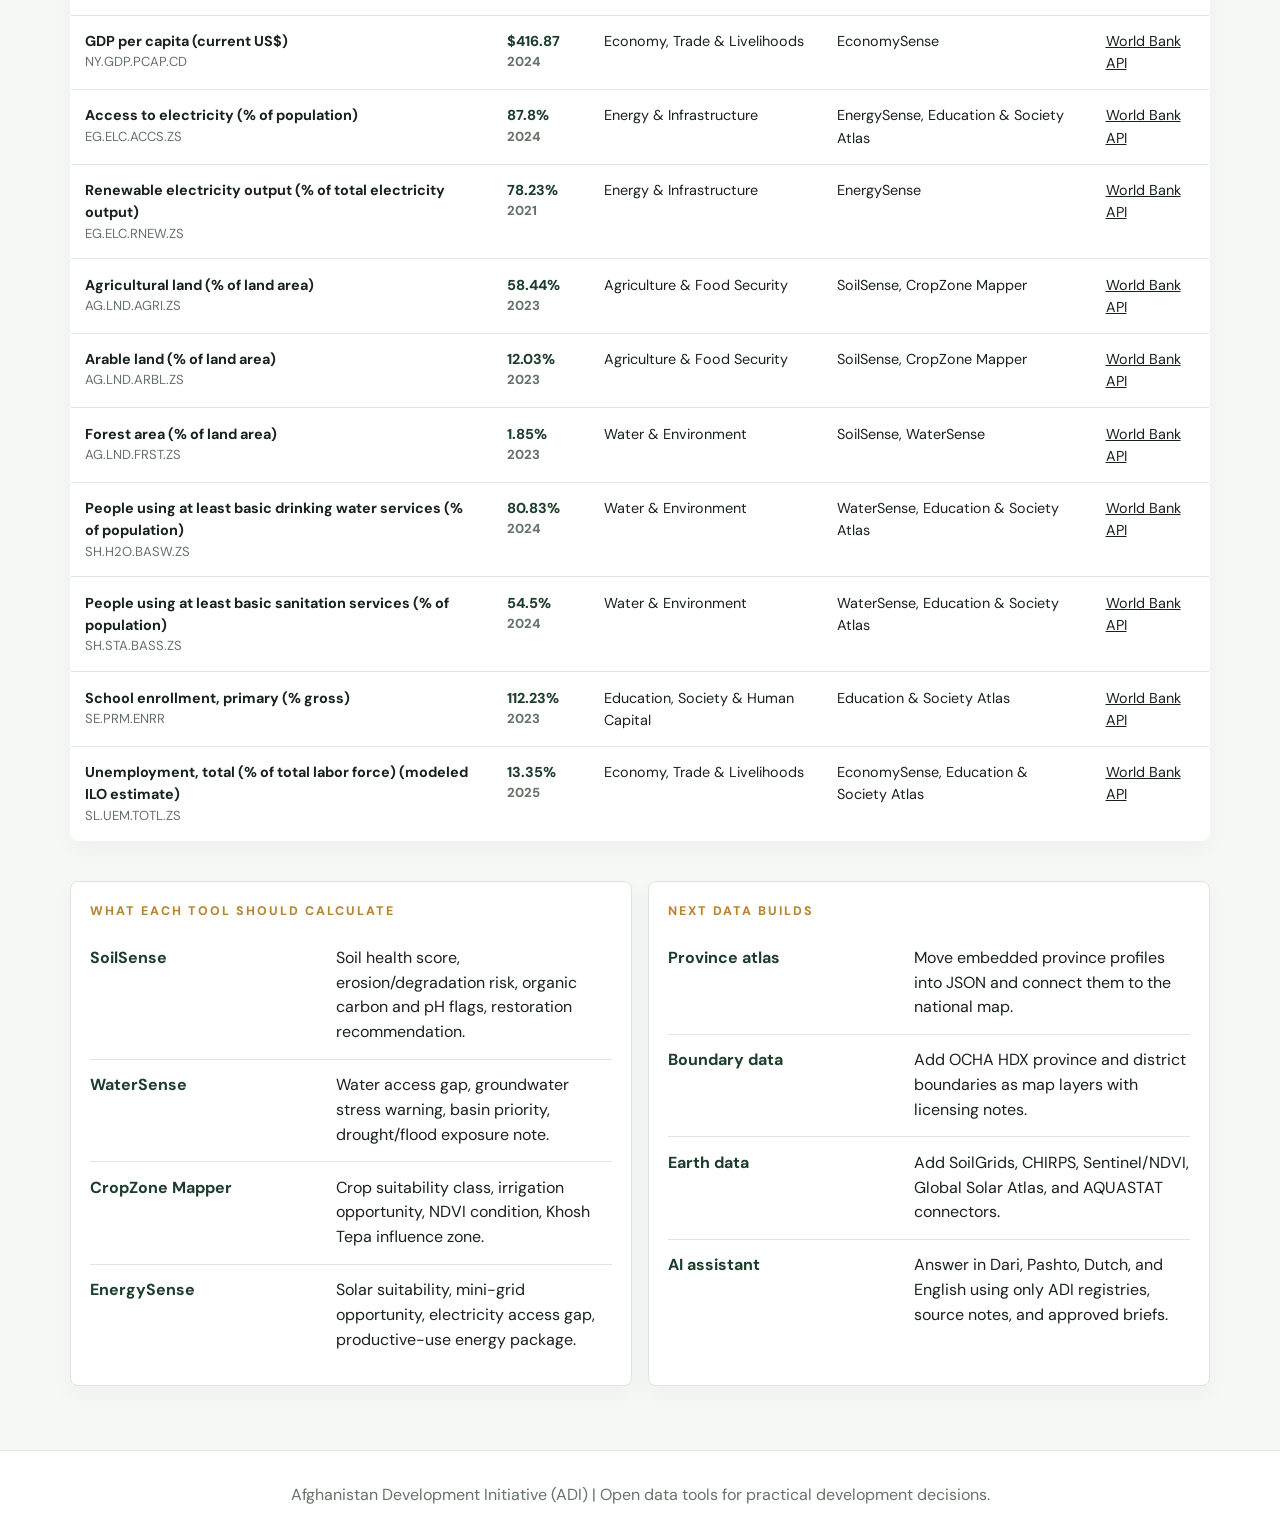
==== commit 0be68173: "Improve ADI map clarity and Afghan language support" ====
--- a/tools/index.html
+++ b/tools/index.html
@@ -17,6 +17,12 @@
     .navlinks{display:flex;gap:.55rem;flex-wrap:wrap}
     .navlinks a{font-size:.86rem;text-decoration:none;color:var(--muted);padding:.35rem .55rem;border-radius:6px}
     .navlinks a:hover{background:var(--soft);color:var(--green)}
+    .lang-switch{display:flex;gap:.3rem;flex-wrap:wrap}
+    .lang-btn{border:1px solid var(--line);background:#fff;border-radius:999px;padding:.34rem .58rem;color:var(--muted);font-family:inherit;font-size:.78rem;font-weight:800;cursor:pointer}
+    .lang-btn.active{background:var(--green);border-color:var(--green);color:#fff}
+    body.rtl{direction:rtl}
+    body.rtl .nav,body.rtl .hero-in,body.rtl .section-head,body.rtl .map-shell,body.rtl .tool-calc{direction:rtl}
+    body.rtl th,body.rtl td{text-align:right}
     .hero{background:linear-gradient(135deg,#f6f8f5 0%,#fff 56%,#eef4ee 100%);border-bottom:1px solid var(--line)}
     .hero-in{max-width:1180px;margin:auto;padding:5rem 1.25rem 3.5rem;display:grid;grid-template-columns:1.3fr .7fr;gap:2rem;align-items:end}
     .eyebrow{font-size:.78rem;text-transform:uppercase;letter-spacing:.16em;color:var(--gold);font-weight:800;margin-bottom:.7rem}
@@ -53,6 +59,9 @@
     .value{font-weight:800;color:var(--green);white-space:nowrap}
     .module-list{color:var(--muted);font-size:.82rem}
     .map-shell{display:grid;grid-template-columns:1.1fr .9fr;gap:1rem;align-items:stretch}
+    .map-guide{display:grid;grid-template-columns:repeat(4,1fr);gap:.75rem;margin-bottom:1rem}
+    .guide-card{background:#fff;border:1px solid var(--line);border-radius:8px;padding:.85rem;box-shadow:0 8px 20px rgba(24,34,29,.04)}
+    .guide-card b{display:block;color:var(--green);font-size:.88rem;margin-bottom:.2rem}.guide-card span{display:block;color:var(--muted);font-size:.78rem;line-height:1.38}
     .afg-map{min-height:560px;background:linear-gradient(135deg,#fff,#eef5ef);border:1px solid var(--line);border-radius:8px;position:relative;overflow:hidden;box-shadow:var(--shadow)}
     .boundary-svg{position:absolute;inset:.75rem;width:calc(100% - 1.5rem);height:calc(100% - 1.5rem)}
     .province-shape{stroke:#fff;stroke-width:1.2;cursor:pointer;transition:fill .18s,stroke .18s,filter .18s}
@@ -60,10 +69,17 @@
     .map-source{position:absolute;left:1rem;top:1rem;background:rgba(255,255,255,.92);border:1px solid var(--line);border-radius:999px;padding:.32rem .58rem;font-size:.72rem;color:var(--green);font-weight:800}
     .map-legend{position:absolute;left:1rem;bottom:1rem;right:1rem;display:flex;gap:.45rem;flex-wrap:wrap}
     .legend-pill{background:rgba(255,255,255,.9);border:1px solid var(--line);border-radius:999px;padding:.3rem .55rem;font-size:.72rem;color:var(--muted)}
+    .scale{position:absolute;right:1rem;top:1rem;background:rgba(255,255,255,.94);border:1px solid var(--line);border-radius:8px;padding:.55rem;min-width:170px}
+    .scale b{display:block;font-size:.72rem;color:var(--green);margin-bottom:.35rem}.scale-bar{height:.55rem;border-radius:999px;background:linear-gradient(90deg,#ead7a8,#d2b466,#9fba75,#5d946b,#2f6b4f)}.scale-labels{display:flex;justify-content:space-between;color:var(--muted);font-size:.65rem;margin-top:.22rem}
     .map-panel{background:var(--white);border:1px solid var(--line);border-radius:8px;padding:1rem;box-shadow:0 8px 24px rgba(24,34,29,.04)}
     .map-controls{display:flex;gap:.55rem;flex-wrap:wrap;margin-bottom:.85rem}
     .map-controls select,.map-controls input{border:1px solid var(--line);border-radius:7px;padding:.62rem .72rem;font-family:inherit;font-size:.85rem;background:#fbfcfa;color:var(--ink)}
     .map-controls input{flex:1;min-width:180px}
+    .map-mode{display:grid;grid-template-columns:repeat(3,1fr);gap:.35rem;margin-bottom:.85rem}
+    .mode-btn{border:1px solid var(--line);background:#fbfcfa;border-radius:7px;padding:.52rem .45rem;color:var(--muted);font-family:inherit;font-size:.75rem;font-weight:800;cursor:pointer}
+    .mode-btn.active{background:var(--green);border-color:var(--green);color:#fff}
+    .map-summary{display:grid;grid-template-columns:repeat(3,1fr);gap:.45rem;margin-bottom:.85rem}
+    .summary-box{border:1px solid var(--line);border-radius:7px;background:#fbfcfa;padding:.55rem}.summary-box b{display:block;color:var(--green);font-size:1.05rem}.summary-box span{color:var(--muted);font-size:.68rem}
     .province-list{display:grid;gap:.45rem;max-height:260px;overflow:auto;padding-right:.15rem}
     .province-row{display:grid;grid-template-columns:1fr auto;gap:.6rem;align-items:center;border:1px solid var(--line);border-radius:7px;padding:.65rem;background:#fbfcfa;cursor:pointer}
     .province-row:hover,.province-row.active{border-color:#a9cdb8;background:#eff7f0}
@@ -79,7 +95,7 @@
     .calc-row:last-child{border-bottom:0}
     .calc-row b{color:var(--green)}
     .footer{border-top:1px solid var(--line);padding:2rem 1.25rem;color:var(--muted);text-align:center;background:#fff}
-    @media(max-width:900px){.hero-in,.grid,.tool-calc,.map-shell{grid-template-columns:1fr}.nav{align-items:flex-start;flex-direction:column}th:nth-child(4),td:nth-child(4){display:none}.afg-map{min-height:430px}}
+    @media(max-width:900px){.hero-in,.grid,.tool-calc,.map-shell,.map-guide{grid-template-columns:1fr}.nav{align-items:flex-start;flex-direction:column}th:nth-child(4),td:nth-child(4){display:none}.afg-map{min-height:430px}.map-mode,.map-summary{grid-template-columns:repeat(2,1fr)}}
     @media print{.top,.actions{display:none}body{background:#fff}.hero-in,main{padding:1rem}.card,.hero-panel,.data-table{box-shadow:none}}
   </style>
 </head>
@@ -95,6 +111,11 @@
         <a href="#calculations">Calculations</a>
         <a href="../data/sources.json">Source registry</a>
       </div>
+      <div class="lang-switch" aria-label="Language switcher">
+        <button class="lang-btn active" data-lang="en">EN</button>
+        <button class="lang-btn" data-lang="prs">دری</button>
+        <button class="lang-btn" data-lang="ps">پښتو</button>
+      </div>
     </div>
   </header>
 
@@ -129,21 +150,45 @@
     <section id="map" style="margin-top:3rem">
       <div class="section-head">
         <div>
-          <div class="eyebrow">Afghanistan map</div>
-          <h2>What is where?</h2>
+          <div class="eyebrow" data-i18n="map.eyebrow">Afghanistan map</div>
+          <h2 data-i18n="map.title">What is where?</h2>
         </div>
-        <p class="small">A first ADI province atlas: click a province point to see potential, problems, missing data and the tool pathway. This is a planning map, not an official boundary file.</p>
+        <p class="small" data-i18n="map.sub">A first ADI province atlas: choose a layer, click a province, and see what exists there, what is difficult, what data is missing, and which ADI tool should be used next.</p>
+      </div>
+      <div class="map-guide">
+        <div class="guide-card"><b data-i18n="guide.1t">1. Choose a layer</b><span data-i18n="guide.1d">Switch between overall priority, agriculture, water, energy, economy or data gaps.</span></div>
+        <div class="guide-card"><b data-i18n="guide.2t">2. Read the color</b><span data-i18n="guide.2d">Darker provinces need more attention for the selected layer.</span></div>
+        <div class="guide-card"><b data-i18n="guide.3t">3. Click a province</b><span data-i18n="guide.3d">The side panel explains potential, problems, missing data and solutions.</span></div>
+        <div class="guide-card"><b data-i18n="guide.4t">4. Open the right tool</b><span data-i18n="guide.4d">Use SoilSense, WaterSense, EnergySense, EconomySense or ADI AI based on the province profile.</span></div>
       </div>
       <div class="map-shell">
         <div class="afg-map" id="provinceMap" aria-label="Afghanistan province priority map">
-          <div class="map-source">OCHA/HDX COD-AB ADM1 boundaries</div>
+          <div class="map-source" data-i18n="map.source">OCHA/HDX COD-AB ADM1 boundaries</div>
+          <div class="scale">
+            <b id="scaleTitle">Overall priority</b>
+            <div class="scale-bar"></div>
+            <div class="scale-labels"><span data-i18n="scale.low">Lower</span><span data-i18n="scale.high">Higher</span></div>
+          </div>
           <div class="map-legend">
-            <span class="legend-pill">Darker = higher ADI priority</span>
-            <span class="legend-pill">Click province shapes</span>
-            <span class="legend-pill">Scores are prototype planning indices</span>
+            <span class="legend-pill" id="legendMeaning">Darker = higher overall ADI priority</span>
+            <span class="legend-pill" data-i18n="legend.click">Click province shapes</span>
+            <span class="legend-pill" data-i18n="legend.prototype">Scores are prototype planning indices</span>
           </div>
         </div>
         <aside class="map-panel">
+          <div class="map-mode" id="mapMode">
+            <button class="mode-btn active" data-layer="priority" data-i18n="layer.priority">Priority</button>
+            <button class="mode-btn" data-layer="agri" data-i18n="layer.agri">Agriculture</button>
+            <button class="mode-btn" data-layer="water" data-i18n="layer.water">Water</button>
+            <button class="mode-btn" data-layer="energy" data-i18n="layer.energy">Energy</button>
+            <button class="mode-btn" data-layer="economy" data-i18n="layer.economy">Economy</button>
+            <button class="mode-btn" data-layer="gap" data-i18n="layer.gap">Data gaps</button>
+          </div>
+          <div class="map-summary">
+            <div class="summary-box"><b id="summaryCount">34</b><span data-i18n="summary.shown">provinces shown</span></div>
+            <div class="summary-box"><b id="summaryHigh">0</b><span data-i18n="summary.high">high attention</span></div>
+            <div class="summary-box"><b id="summaryTop">-</b><span data-i18n="summary.top">top province</span></div>
+          </div>
           <div class="map-controls">
             <select id="mapRegionFilter" aria-label="Filter provinces by region">
               <option value="all">All regions</option>
@@ -201,6 +246,131 @@
   <script>
     const fmt = new Intl.NumberFormat('en-US', { maximumFractionDigits: 2 });
     const money = new Intl.NumberFormat('en-US', { notation: 'compact', maximumFractionDigits: 2 });
+    let currentLang = 'en';
+    let activeLayer = 'priority';
+    let currentProvince = null;
+    let rerenderMap = null;
+
+    const TEXT = {
+      en: {
+        dir: 'ltr',
+        'map.eyebrow': 'Afghanistan map',
+        'map.title': 'What is where?',
+        'map.sub': 'A first ADI province atlas: choose a layer, click a province, and see what exists there, what is difficult, what data is missing, and which ADI tool should be used next.',
+        'map.source': 'OCHA/HDX COD-AB ADM1 boundaries',
+        'guide.1t': '1. Choose a layer',
+        'guide.1d': 'Switch between overall priority, agriculture, water, energy, economy or data gaps.',
+        'guide.2t': '2. Read the color',
+        'guide.2d': 'Darker provinces need more attention for the selected layer.',
+        'guide.3t': '3. Click a province',
+        'guide.3d': 'The side panel explains potential, problems, missing data and solutions.',
+        'guide.4t': '4. Open the right tool',
+        'guide.4d': 'Use SoilSense, WaterSense, EnergySense, EconomySense or ADI AI based on the province profile.',
+        'scale.low': 'Lower',
+        'scale.high': 'Higher',
+        'legend.click': 'Click province shapes',
+        'legend.prototype': 'Scores are prototype planning indices',
+        'summary.shown': 'provinces shown',
+        'summary.high': 'high attention',
+        'summary.top': 'top province',
+        'search.placeholder': 'Search province, gap, problem or potential',
+        'region.all': 'All regions',
+        'detail.region': 'region',
+        'detail.population': 'population',
+        'detail.what': 'What is here',
+        'detail.problems': 'Main problems',
+        'detail.gaps': 'Missing data',
+        'detail.solutions': 'How ADI can help',
+        'detail.tools': 'Use these tools',
+        'detail.layerScore': 'Selected layer score',
+        'legend.prefix': 'Darker = higher',
+        'legend.suffix': 'need'
+      },
+      prs: {
+        dir: 'rtl',
+        'map.eyebrow': 'نقشه افغانستان',
+        'map.title': 'در کجا چه چیز وجود دارد؟',
+        'map.sub': 'اطلس نخست ولایتی ADI: یک لایه را انتخاب کنید، روی ولایت کلیک کنید و ببینید چه ظرفیت، چه مشکل، چه کمبود معلومات و کدام ابزار ADI لازم است.',
+        'map.source': 'مرزهای ولایتی OCHA/HDX COD-AB',
+        'guide.1t': '۱. یک لایه انتخاب کنید',
+        'guide.1d': 'اولویت عمومی، زراعت، آب، انرژی، اقتصاد یا کمبود معلومات را ببینید.',
+        'guide.2t': '۲. رنگ را بخوانید',
+        'guide.2d': 'رنگ تیره‌تر یعنی ولایت در همان لایه توجه بیشتر می‌خواهد.',
+        'guide.3t': '۳. روی ولایت کلیک کنید',
+        'guide.3d': 'پنل کنار نقشه ظرفیت، مشکل، کمبود معلومات و راه حل را نشان می‌دهد.',
+        'guide.4t': '۴. ابزار درست را باز کنید',
+        'guide.4d': 'بر اساس وضعیت ولایت از SoilSense، WaterSense، EnergySense، EconomySense یا دستیار ADI استفاده کنید.',
+        'scale.low': 'کمتر',
+        'scale.high': 'بیشتر',
+        'legend.click': 'روی شکل ولایت کلیک کنید',
+        'legend.prototype': 'نمره‌ها شاخص‌های آزمایشی برنامه‌ریزی اند',
+        'summary.shown': 'ولایت نمایش داده شد',
+        'summary.high': 'نیازمند توجه زیاد',
+        'summary.top': 'ولایت اول',
+        'search.placeholder': 'جستجوی ولایت، کمبود، مشکل یا ظرفیت',
+        'region.all': 'همه حوزه‌ها',
+        'detail.region': 'حوزه',
+        'detail.population': 'نفوس',
+        'detail.what': 'در اینجا چیست',
+        'detail.problems': 'مشکلات اصلی',
+        'detail.gaps': 'کمبود معلومات',
+        'detail.solutions': 'ADI چگونه کمک می‌کند',
+        'detail.tools': 'این ابزارها را استفاده کنید',
+        'detail.layerScore': 'نمره لایه انتخاب‌شده',
+        'legend.prefix': 'رنگ تیره‌تر = نیاز بیشتر در',
+        'legend.suffix': ''
+      },
+      ps: {
+        dir: 'rtl',
+        'map.eyebrow': 'د افغانستان نقشه',
+        'map.title': 'په کوم ځای کې څه شته؟',
+        'map.sub': 'د ADI لومړنی ولایتي اطلس: یوه طبقه وټاکئ، په ولایت کلیک وکړئ او ظرفیت، ستونزې، د معلوماتو تشې او مناسب ADI ابزار وګورئ.',
+        'map.source': 'د OCHA/HDX COD-AB ولایتي سرحدونه',
+        'guide.1t': '۱. یوه طبقه وټاکئ',
+        'guide.1d': 'عمومي لومړیتوب، کرنه، اوبه، انرژي، اقتصاد یا د معلوماتو تشې وګورئ.',
+        'guide.2t': '۲. رنګ ولولئ',
+        'guide.2d': 'تور رنګ ښيي چې ولایت په ټاکلې طبقه کې زیاتې پاملرنې ته اړتیا لري.',
+        'guide.3t': '۳. په ولایت کلیک وکړئ',
+        'guide.3d': 'د نقشې اړخ پینل ظرفیت، ستونزې، د معلوماتو تشې او حل لارې ښيي.',
+        'guide.4t': '۴. سم ابزار پرانیزئ',
+        'guide.4d': 'د ولایت د حالت له مخې SoilSense، WaterSense، EnergySense، EconomySense یا ADI AI وکاروئ.',
+        'scale.low': 'کم',
+        'scale.high': 'زیات',
+        'legend.click': 'په ولایتي شکلونو کلیک وکړئ',
+        'legend.prototype': 'نمرې د پلان جوړونې آزمایښتي شاخصونه دي',
+        'summary.shown': 'ولایتونه ښکاره شوي',
+        'summary.high': 'زیاتې پاملرنې ته اړتیا',
+        'summary.top': 'لومړی ولایت',
+        'search.placeholder': 'ولایت، تشه، ستونزه یا ظرفیت ولټوئ',
+        'region.all': 'ټولې سیمې',
+        'detail.region': 'سیمه',
+        'detail.population': 'نفوس',
+        'detail.what': 'دلته څه شته',
+        'detail.problems': 'اصلي ستونزې',
+        'detail.gaps': 'د معلوماتو تشې',
+        'detail.solutions': 'ADI څنګه مرسته کوي',
+        'detail.tools': 'دا ابزارونه وکاروئ',
+        'detail.layerScore': 'د ټاکلې طبقې نمره',
+        'legend.prefix': 'تور رنګ = زیاته اړتیا په',
+        'legend.suffix': ''
+      }
+    };
+
+    const LAYER_LABELS = {
+      en: { priority: 'Overall priority', agri: 'Agriculture', water: 'Water', energy: 'Energy', economy: 'Economy', gap: 'Data gaps' },
+      prs: { priority: 'اولویت عمومی', agri: 'زراعت', water: 'آب', energy: 'انرژی', economy: 'اقتصاد', gap: 'کمبود معلومات' },
+      ps: { priority: 'عمومي لومړیتوب', agri: 'کرنه', water: 'اوبه', energy: 'انرژي', economy: 'اقتصاد', gap: 'د معلوماتو تشې' }
+    };
+
+    const REGION_LABELS = {
+      en: { Central: 'Central', East: 'East', North: 'North', Northeast: 'Northeast', South: 'South', West: 'West' },
+      prs: { Central: 'مرکزی', East: 'شرق', North: 'شمال', Northeast: 'شمال‌شرق', South: 'جنوب', West: 'غرب' },
+      ps: { Central: 'مرکزي', East: 'ختیځ', North: 'شمال', Northeast: 'شمال ختیځ', South: 'جنوب', West: 'لویدیځ' }
+    };
+
+    function t(key){
+      return (TEXT[currentLang] && TEXT[currentLang][key]) || TEXT.en[key] || key;
+    }
 
     function formatValue(indicator){
       const v = indicator.latest_value;
@@ -214,6 +384,26 @@
       if(status === 'live') return 'status';
       if(status === 'beta') return 'status beta';
       return 'status planned';
+    }
+
+    function applyLanguage(lang){
+      currentLang = TEXT[lang] ? lang : 'en';
+      document.documentElement.lang = currentLang === 'prs' ? 'prs-AF' : currentLang === 'ps' ? 'ps-AF' : 'en';
+      document.body.classList.toggle('rtl', TEXT[currentLang].dir === 'rtl');
+      document.querySelectorAll('[data-i18n]').forEach(el => {
+        el.textContent = t(el.dataset.i18n);
+      });
+      document.querySelectorAll('.lang-btn').forEach(btn => btn.classList.toggle('active', btn.dataset.lang === currentLang));
+      const search = document.getElementById('mapSearch');
+      if(search) search.placeholder = t('search.placeholder');
+      const allOption = document.querySelector('#mapRegionFilter option[value="all"]');
+      if(allOption) allOption.textContent = t('region.all');
+      document.querySelectorAll('.mode-btn').forEach(btn => {
+        btn.textContent = LAYER_LABELS[currentLang][btn.dataset.layer];
+      });
+      updateLayerText();
+      if(rerenderMap) rerenderMap();
+      if(currentProvince) renderProvinceDetail(currentProvince);
     }
 
     function provinceFromRow(row){
@@ -237,6 +427,10 @@
       return Math.round(((s.agri + s.water + s.energy + s.economy) / 4) * 0.55 + s.gap * 0.45);
     }
 
+    function layerScore(province, layer = activeLayer){
+      return layer === 'priority' ? priorityScore(province) : province.scores[layer];
+    }
+
     function bestTools(province){
       const s = province.scores;
       const ranked = [
@@ -269,7 +463,7 @@
     }
 
     function renderBars(province){
-      const labels = { agri: 'Agri', water: 'Water', energy: 'Energy', economy: 'Economy', gap: 'Data gap' };
+      const labels = LAYER_LABELS[currentLang];
       return Object.entries(province.scores).map(([key, value]) => `
         <div class="bar">
           <span>${labels[key]}</span>
@@ -282,17 +476,19 @@
     function renderProvinceDetail(province){
       const detail = document.getElementById('mapProvinceDetail');
       if(!detail || !province) return;
+      currentProvince = province;
       detail.innerHTML = `
         <h3>${province.name}</h3>
-        <p>${province.region} region | ${fmt.format(province.area)} km2 | population ${fmt.format(province.pop)}</p>
+        <p>${REGION_LABELS[currentLang][province.region] || province.region} ${t('detail.region')} | ${fmt.format(province.area)} km2 | ${t('detail.population')} ${fmt.format(province.pop)}</p>
         <div class="chips">${province.potential.split(', ').map(item => `<span class="chip">${item}</span>`).join('')}</div>
+        <div class="note"><strong>${t('detail.layerScore')}:</strong> ${LAYER_LABELS[currentLang][activeLayer]} = ${layerScore(province)}</div>
         <div class="bars">${renderBars(province)}</div>
         <div class="note">
-          <strong>What is here:</strong> ${province.potential}.<br>
-          <strong>Main problems:</strong> ${province.problems}.<br>
-          <strong>Missing data:</strong> ${province.gaps}.<br>
-          <strong>How ADI can help:</strong> ${province.solutions}.<br>
-          <strong>Use these tools:</strong> ${bestTools(province)}.
+          <strong>${t('detail.what')}:</strong> ${province.potential}.<br>
+          <strong>${t('detail.problems')}:</strong> ${province.problems}.<br>
+          <strong>${t('detail.gaps')}:</strong> ${province.gaps}.<br>
+          <strong>${t('detail.solutions')}:</strong> ${province.solutions}.<br>
+          <strong>${t('detail.tools')}:</strong> ${bestTools(province)}.
         </div>
       `;
     }
@@ -323,6 +519,14 @@
       if(score >= 60) return '#9fba75';
       if(score >= 54) return '#d2b466';
       return '#ead7a8';
+    }
+
+    function updateLayerText(){
+      const label = LAYER_LABELS[currentLang][activeLayer];
+      const scaleTitle = document.getElementById('scaleTitle');
+      const legendMeaning = document.getElementById('legendMeaning');
+      if(scaleTitle) scaleTitle.textContent = label;
+      if(legendMeaning) legendMeaning.textContent = `${t('legend.prefix')} ${label} ${t('legend.suffix')}`.trim();
     }
 
     function renderBoundaryMap(map, boundaries, provinces, selectProvince){
@@ -354,12 +558,12 @@
         path.setAttribute('d', pathFromGeometry(feature.geometry, project));
         path.setAttribute('class', 'province-shape');
         path.dataset.province = province ? province.name : sourceName;
-        path.setAttribute('fill', province ? priorityColor(priorityScore(province)) : '#dde5dd');
+        path.setAttribute('fill', province ? priorityColor(layerScore(province)) : '#dde5dd');
         path.addEventListener('click', () => {
           if(province) selectProvince(province);
         });
         path.appendChild(document.createElementNS('http://www.w3.org/2000/svg', 'title')).textContent = province
-          ? `${province.name}: priority ${priorityScore(province)}`
+          ? `${province.name}: ${LAYER_LABELS[currentLang][activeLayer]} ${layerScore(province)}`
           : sourceName;
         svg.appendChild(path);
       });
@@ -375,6 +579,18 @@
       const search = document.getElementById('mapSearch');
       if(!map || !list || !regionFilter || !search) return;
 
+      const updateColors = () => {
+        document.querySelectorAll('.province-shape').forEach(shape => {
+          const province = provinces.find(p => p.name === shape.dataset.province);
+          if(province) {
+            shape.setAttribute('fill', priorityColor(layerScore(province)));
+            const title = shape.querySelector('title');
+            if(title) title.textContent = `${province.name}: ${LAYER_LABELS[currentLang][activeLayer]} ${layerScore(province)}`;
+          }
+        });
+        updateLayerText();
+      };
+
       const selectProvince = (province) => {
         document.querySelectorAll('.province-shape,.province-row').forEach(el => el.classList.remove('active'));
         document.querySelectorAll(`[data-province="${province.name}"]`).forEach(el => el.classList.add('active'));
@@ -388,17 +604,22 @@
         const region = regionFilter.value;
         const filtered = provinces
           .filter(p => (region === 'all' || p.region === region) && Object.values(p).join(' ').toLowerCase().includes(q))
-          .sort((a,b) => priorityScore(b) - priorityScore(a));
+          .sort((a,b) => layerScore(b) - layerScore(a));
 
         document.querySelectorAll('.province-shape').forEach(shape => {
           const visible = filtered.some(province => province.name === shape.dataset.province);
           shape.style.opacity = visible ? '1' : '.18';
         });
 
+        const high = filtered.filter(province => layerScore(province) >= 72).length;
+        document.getElementById('summaryCount').textContent = filtered.length;
+        document.getElementById('summaryHigh').textContent = high;
+        document.getElementById('summaryTop').textContent = filtered[0] ? filtered[0].name : '-';
+
         list.innerHTML = filtered.map((province, index) => `
           <div class="province-row ${index === 0 ? 'active' : ''}" data-province="${province.name}">
-            <div><strong>${province.name}</strong><span>${province.region} | ${province.potential}</span></div>
-            <div class="score-badge">${priorityScore(province)}</div>
+            <div><strong>${province.name}</strong><span>${REGION_LABELS[currentLang][province.region] || province.region} | ${province.potential}</span></div>
+            <div class="score-badge">${layerScore(province)}</div>
           </div>
         `).join('');
 
@@ -409,8 +630,18 @@
         if(filtered[0]) document.querySelectorAll(`[data-province="${filtered[0].name}"]`).forEach(el => el.classList.add('active'));
       };
 
+      rerenderMap = render;
       regionFilter.addEventListener('change', render);
       search.addEventListener('input', render);
+      document.querySelectorAll('.mode-btn').forEach(button => {
+        button.addEventListener('click', () => {
+          activeLayer = button.dataset.layer;
+          document.querySelectorAll('.mode-btn').forEach(btn => btn.classList.toggle('active', btn.dataset.layer === activeLayer));
+          updateColors();
+          render();
+        });
+      });
+      updateColors();
       render();
     }
 
@@ -461,7 +692,13 @@
           <td><a href="${indicator.source_url}" target="_blank" rel="noopener">World Bank API</a></td>
         </tr>`;
       }).join('');
-    }
+      applyLanguage(currentLang);
+    }
+
+    document.querySelectorAll('.lang-btn').forEach(button => {
+      button.addEventListener('click', () => applyLanguage(button.dataset.lang));
+    });
+    applyLanguage('en');
 
     loadHub().catch(error => {
       document.getElementById('moduleGrid').innerHTML = '<article class="card"><h3>Data could not load</h3><p>Open this page through GitHub Pages or a local server so JSON files can be fetched.</p></article>';
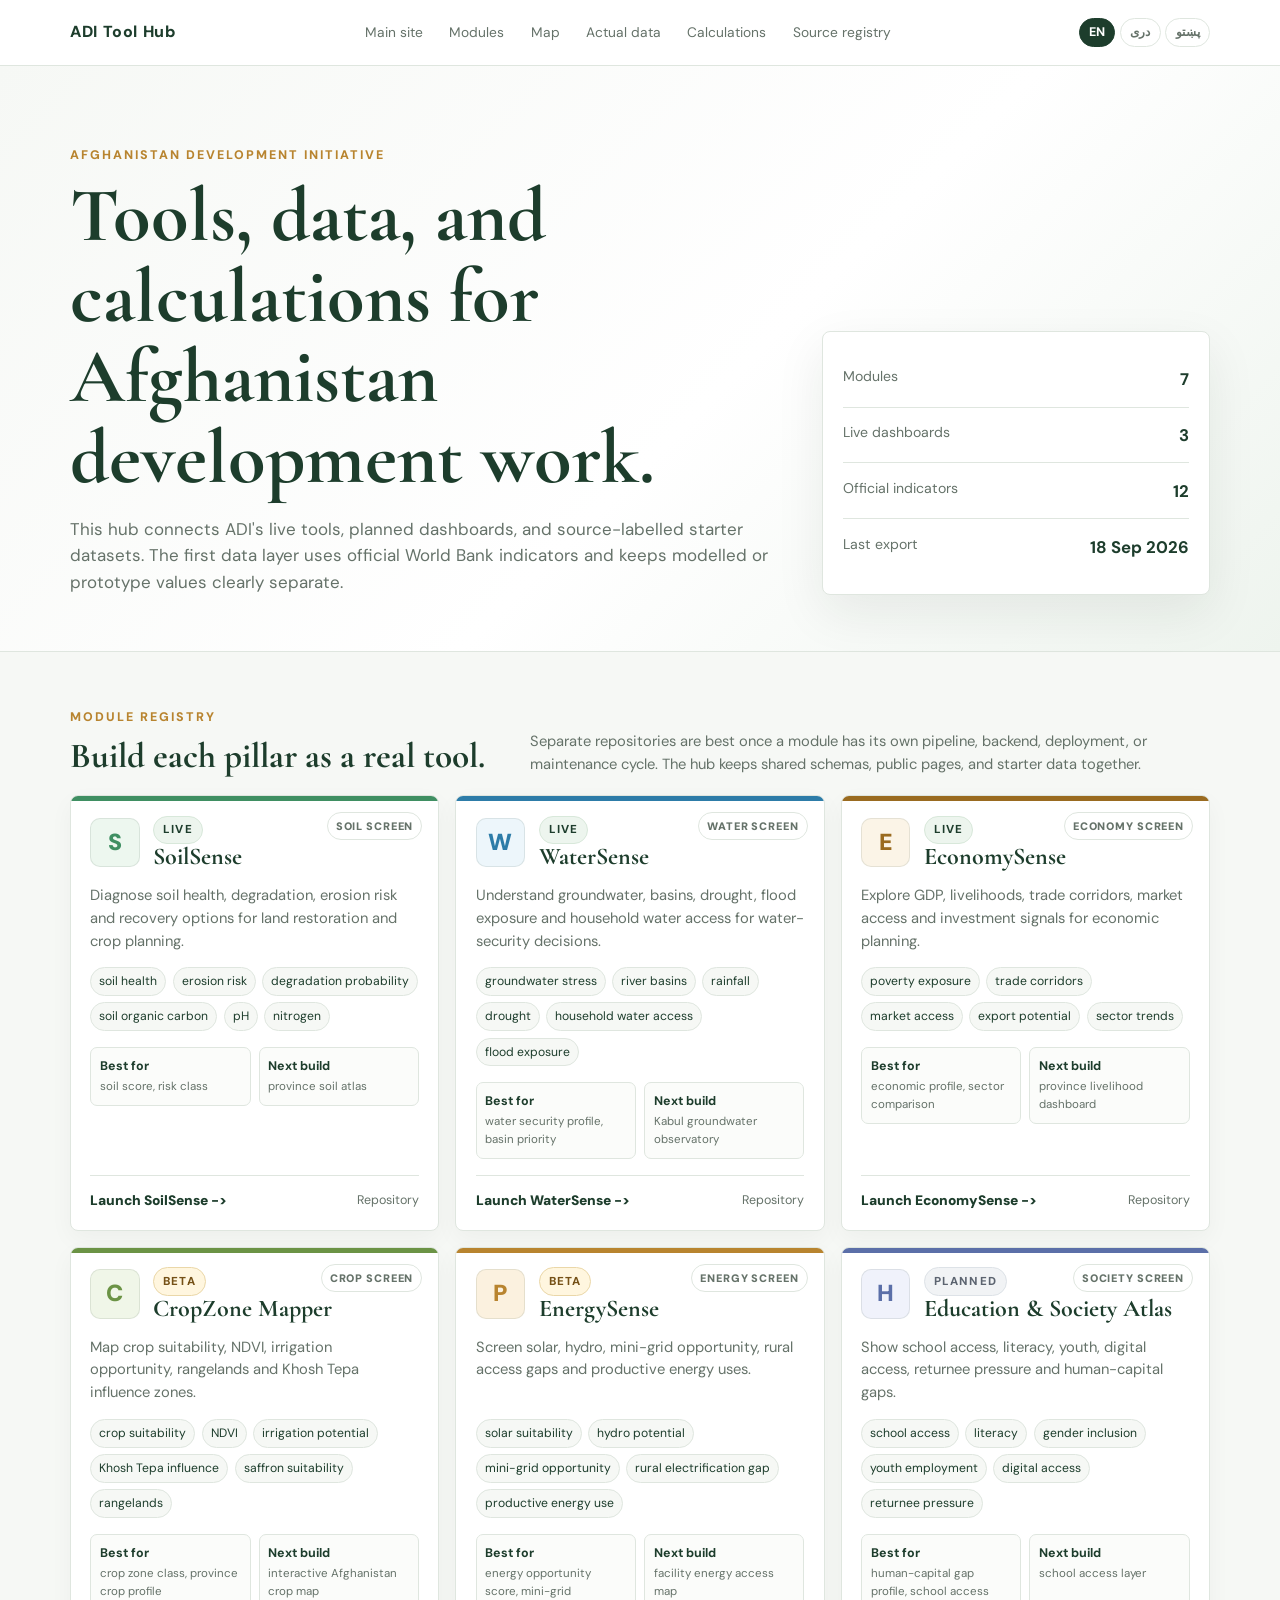
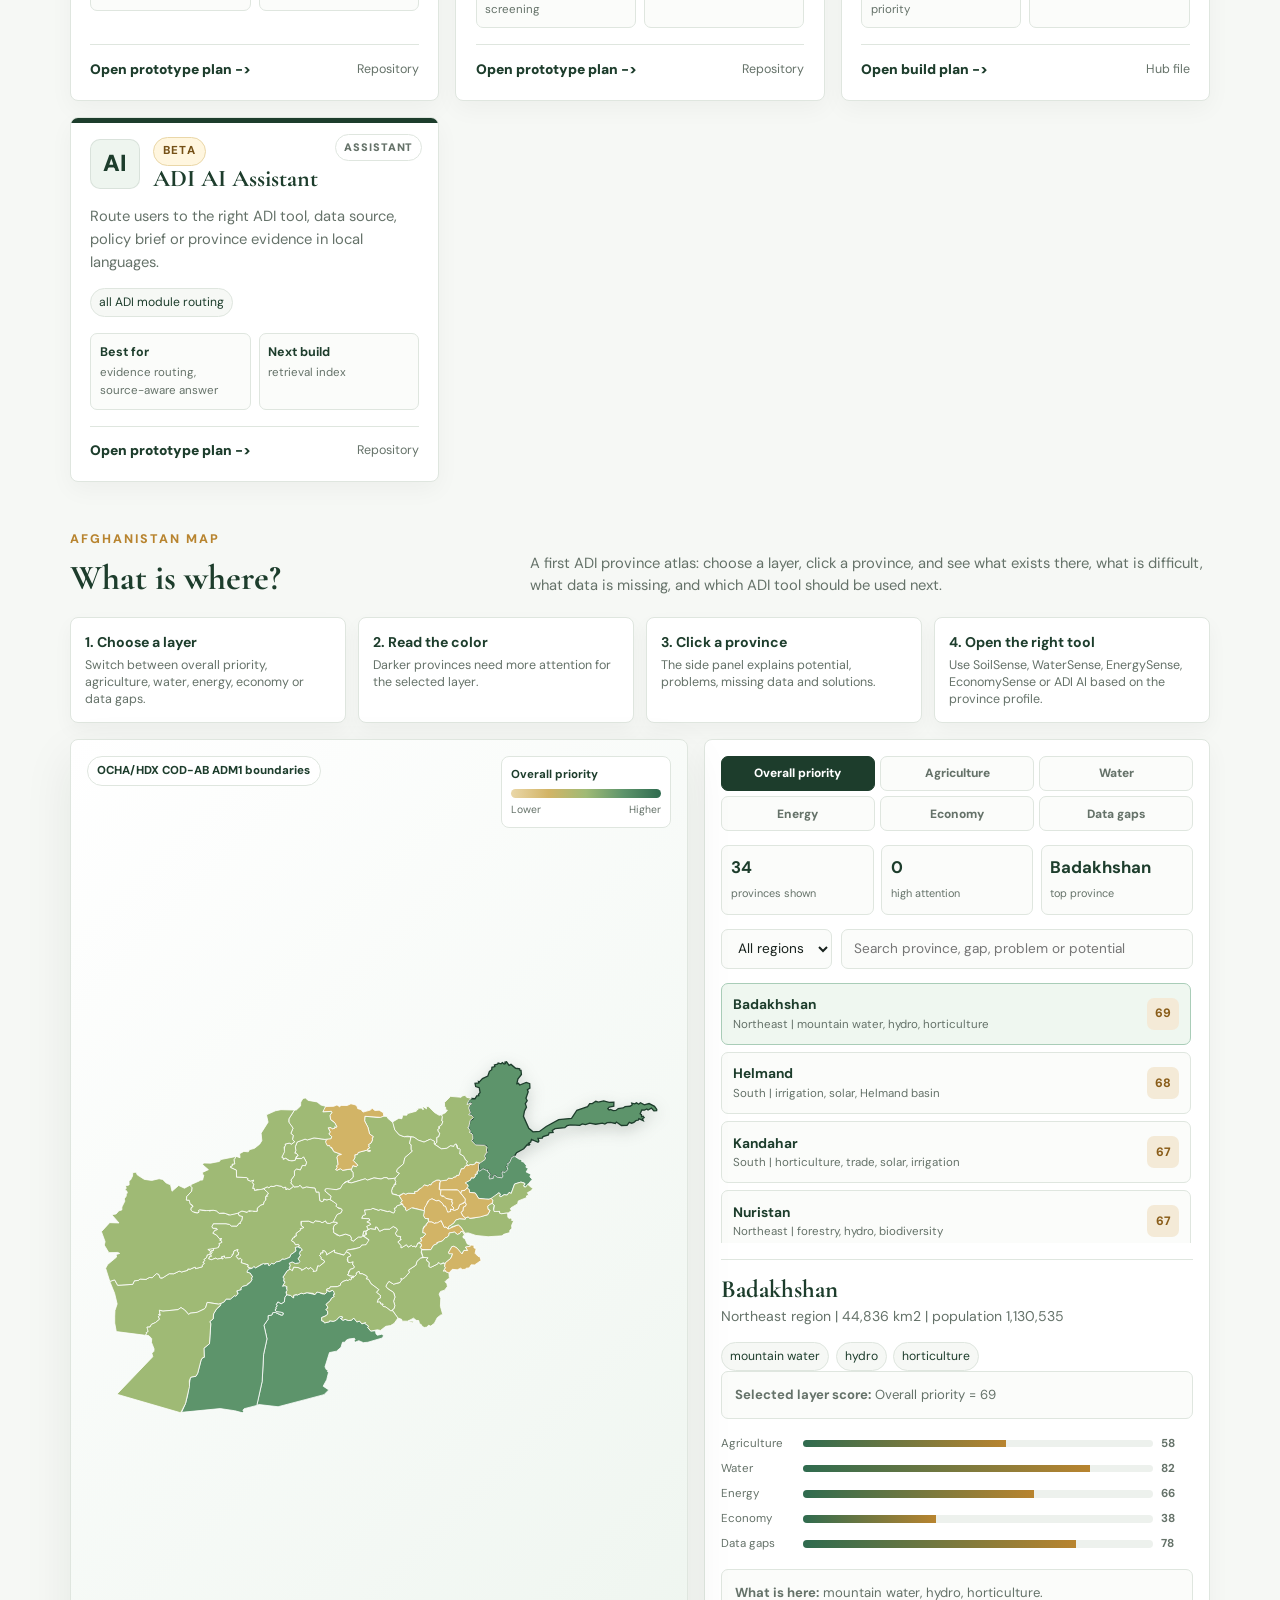
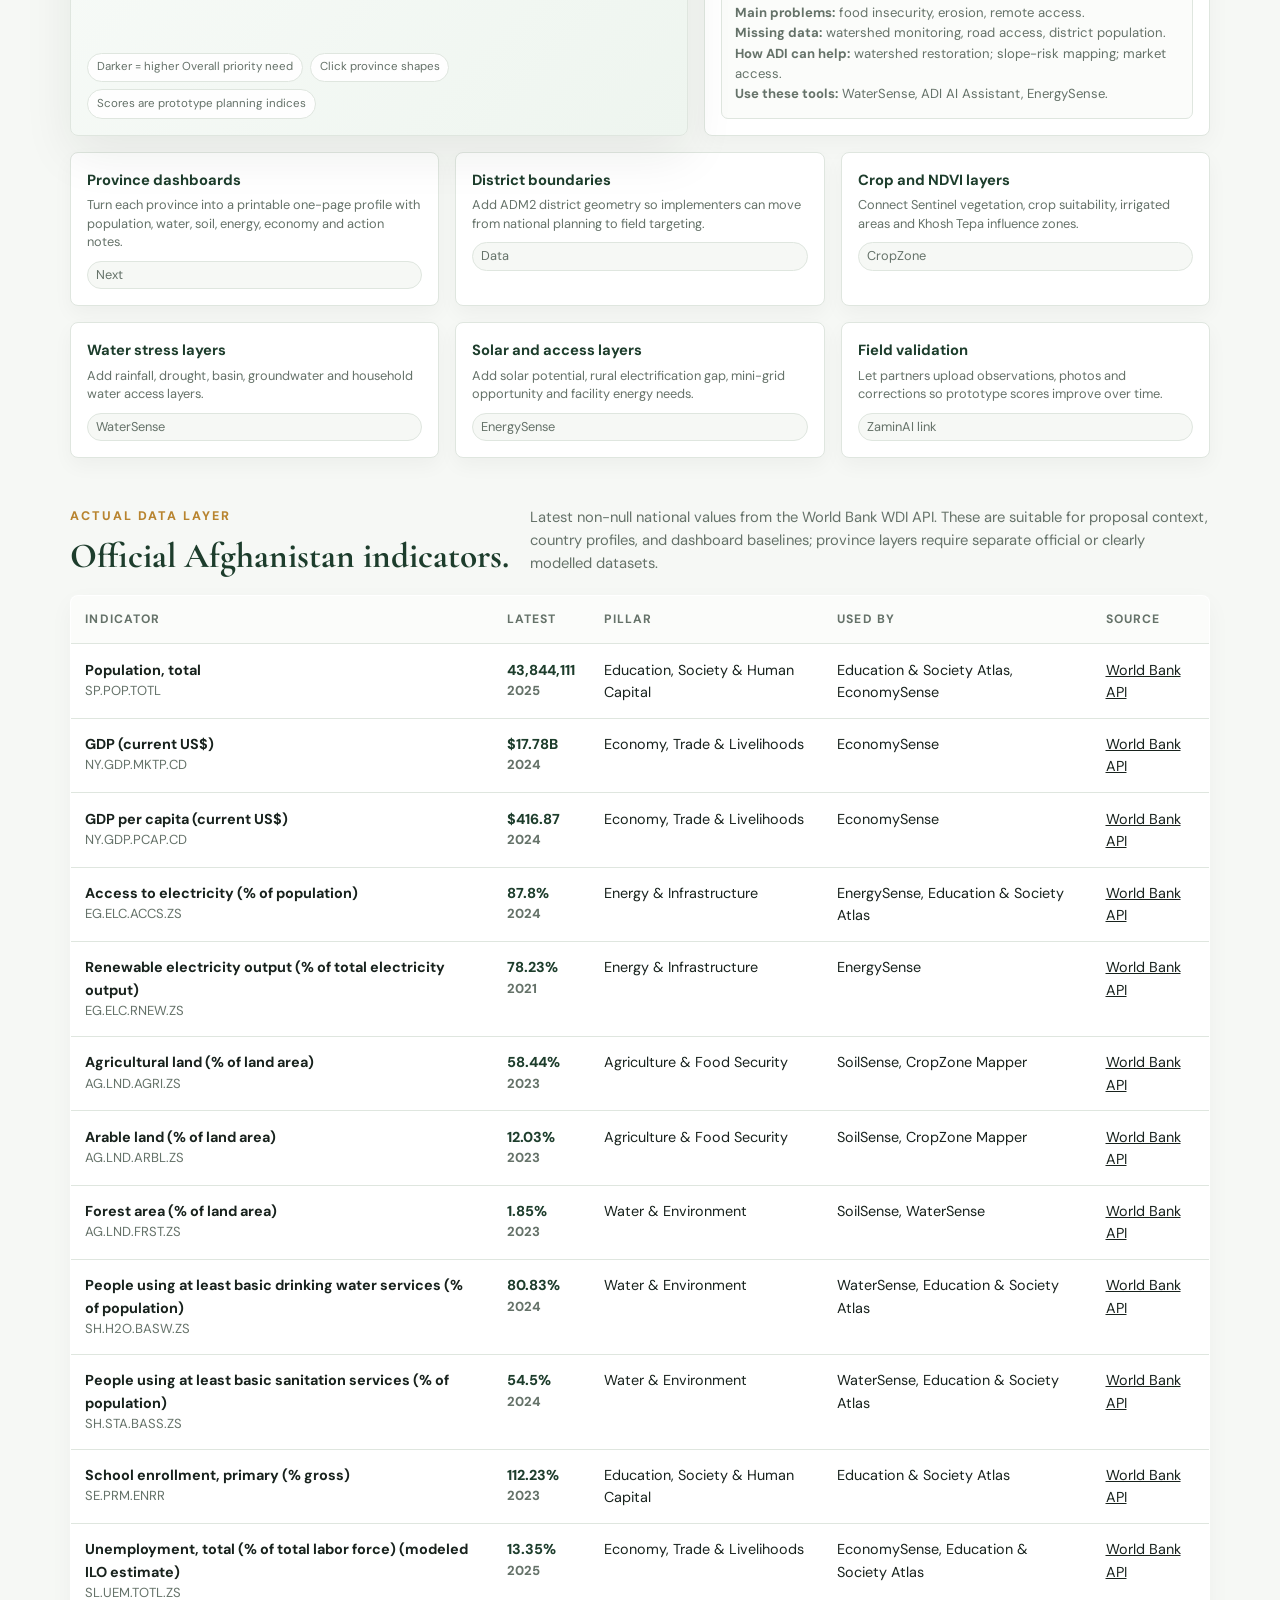
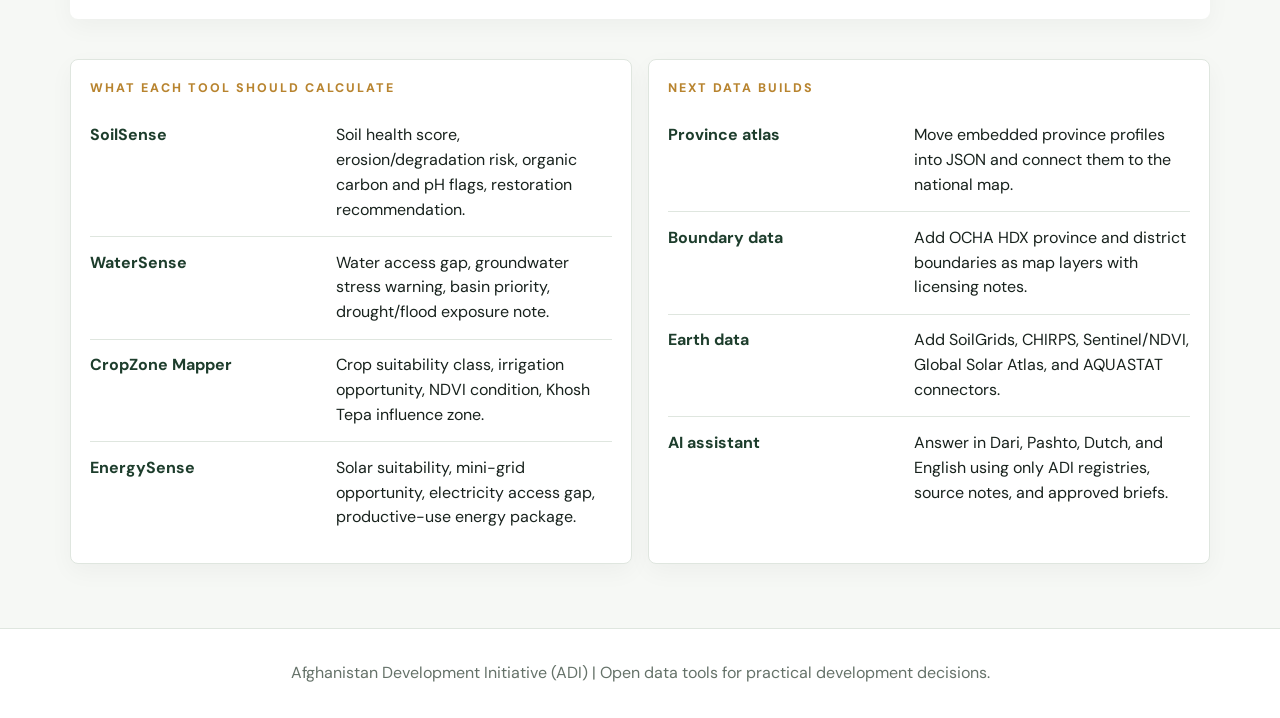
==== commit 671b575b: "Make ADI tool cards easier to launch" ====
--- a/tools/index.html
+++ b/tools/index.html
@@ -42,6 +42,20 @@
     .card{background:var(--white);border:1px solid var(--line);border-radius:8px;padding:1.2rem;box-shadow:0 8px 24px rgba(24,34,29,.04)}
     .card h3{font-size:1.45rem;margin:.45rem 0}
     .card p{color:var(--muted);font-size:.92rem}
+    .tool-card{position:relative;display:flex;flex-direction:column;min-height:315px;text-decoration:none;color:inherit;overflow:hidden;transition:transform .18s,border-color .18s,box-shadow .18s;cursor:pointer}
+    .tool-card:hover{transform:translateY(-3px);border-color:#a9cdb8;box-shadow:var(--shadow)}
+    .tool-card::before{content:'';position:absolute;inset:0 0 auto;height:5px;background:var(--accent,#2f6b4f)}
+    .tool-head{display:flex;align-items:center;gap:.85rem;margin-bottom:.9rem}
+    .tool-logo{width:3.1rem;height:3.1rem;border-radius:10px;display:flex;align-items:center;justify-content:center;background:var(--accent-soft,#eef5ef);color:var(--accent,#2f6b4f);font-size:1.45rem;font-weight:900;border:1px solid rgba(29,61,44,.1)}
+    .tool-card h3{margin:0;font-size:1.5rem}
+    .tool-purpose{color:var(--muted);font-size:.92rem;min-height:4.3rem}
+    .tool-meta{display:grid;grid-template-columns:1fr 1fr;gap:.5rem;margin:1rem 0}
+    .tool-meta div{background:#fbfcfa;border:1px solid var(--line);border-radius:7px;padding:.55rem}
+    .tool-meta b{display:block;color:var(--green);font-size:.78rem}.tool-meta span{display:block;color:var(--muted);font-size:.72rem;margin-top:.12rem}
+    .tool-footer{margin-top:auto;display:flex;justify-content:space-between;align-items:center;gap:.75rem;border-top:1px solid var(--line);padding-top:.85rem}
+    .tool-open{color:var(--green);font-weight:900;font-size:.86rem}.tool-repo{position:relative;z-index:2;color:var(--muted);font-size:.78rem;text-decoration:none}
+    .tool-repo:hover{color:var(--green)}
+    .screen-chip{position:absolute;right:1rem;top:1rem;background:rgba(255,255,255,.92);border:1px solid var(--line);border-radius:999px;color:var(--muted);font-size:.68rem;font-weight:900;padding:.28rem .5rem;text-transform:uppercase;letter-spacing:.08em}
     .status{display:inline-flex;align-items:center;gap:.4rem;font-size:.72rem;font-weight:800;text-transform:uppercase;letter-spacing:.1em;color:var(--green);background:#edf5ee;border:1px solid #d8e8da;border-radius:999px;padding:.28rem .55rem}
     .status.beta{color:#755117;background:#fff6df;border-color:#ead7a8}
     .status.planned{color:#5c6470;background:#f1f3f5;border-color:#dde2e7}
@@ -90,12 +104,15 @@
     .bars{display:grid;gap:.45rem;margin:1rem 0}.bar{display:grid;grid-template-columns:4.6rem 1fr 2rem;gap:.5rem;align-items:center;font-size:.72rem;color:var(--muted)}
     .track{height:.45rem;border-radius:999px;background:#edf1ed;overflow:hidden}.fill{height:100%;background:linear-gradient(90deg,var(--green-2),var(--gold))}
     .note{background:#fbfcfa;border:1px solid var(--line);border-radius:7px;padding:.8rem;font-size:.82rem;color:var(--muted)}
+    .build-board{margin-top:1rem;display:grid;grid-template-columns:repeat(3,1fr);gap:1rem}
+    .build-card{background:#fff;border:1px solid var(--line);border-radius:8px;padding:1rem;box-shadow:0 8px 20px rgba(24,34,29,.04)}
+    .build-card b{display:block;color:var(--green);font-size:.92rem;margin-bottom:.3rem}.build-card span{display:block;color:var(--muted);font-size:.8rem;line-height:1.45}.build-card .chip{margin-top:.55rem}
     .tool-calc{margin-top:2.5rem;display:grid;grid-template-columns:repeat(2,1fr);gap:1rem}
     .calc-row{display:grid;grid-template-columns:1fr 1.2fr;gap:1rem;padding:.85rem 0;border-bottom:1px solid var(--line)}
     .calc-row:last-child{border-bottom:0}
     .calc-row b{color:var(--green)}
     .footer{border-top:1px solid var(--line);padding:2rem 1.25rem;color:var(--muted);text-align:center;background:#fff}
-    @media(max-width:900px){.hero-in,.grid,.tool-calc,.map-shell,.map-guide{grid-template-columns:1fr}.nav{align-items:flex-start;flex-direction:column}th:nth-child(4),td:nth-child(4){display:none}.afg-map{min-height:430px}.map-mode,.map-summary{grid-template-columns:repeat(2,1fr)}}
+    @media(max-width:900px){.hero-in,.grid,.tool-calc,.map-shell,.map-guide,.build-board{grid-template-columns:1fr}.nav{align-items:flex-start;flex-direction:column}th:nth-child(4),td:nth-child(4){display:none}.afg-map{min-height:430px}.map-mode,.map-summary{grid-template-columns:repeat(2,1fr)}}
     @media print{.top,.actions{display:none}body{background:#fff}.hero-in,main{padding:1rem}.card,.hero-panel,.data-table{box-shadow:none}}
   </style>
 </head>
@@ -205,6 +222,7 @@
           <div class="detail" id="mapProvinceDetail"></div>
         </aside>
       </div>
+      <div class="build-board" id="mapBuildBoard"></div>
     </section>
 
     <section id="data" style="margin-top:3rem">
@@ -368,6 +386,25 @@
       ps: { Central: 'مرکزي', East: 'ختیځ', North: 'شمال', Northeast: 'شمال ختیځ', South: 'جنوب', West: 'لویدیځ' }
     };
 
+    const MODULE_UI = {
+      soilsense: { icon: 'S', accent: '#3f8f62', soft: '#edf7ef', purpose: 'Diagnose soil health, degradation, erosion risk and recovery options for land restoration and crop planning.', screen: 'Soil screen' },
+      watersense: { icon: 'W', accent: '#2d7ca8', soft: '#edf6fb', purpose: 'Understand groundwater, basins, drought, flood exposure and household water access for water-security decisions.', screen: 'Water screen' },
+      economysense: { icon: 'E', accent: '#9a6b20', soft: '#fbf4e7', purpose: 'Explore GDP, livelihoods, trade corridors, market access and investment signals for economic planning.', screen: 'Economy screen' },
+      cropzone_mapper: { icon: 'C', accent: '#6b9345', soft: '#f0f6e8', purpose: 'Map crop suitability, NDVI, irrigation opportunity, rangelands and Khosh Tepa influence zones.', screen: 'Crop screen' },
+      energysense: { icon: 'P', accent: '#b8842f', soft: '#fbf1df', purpose: 'Screen solar, hydro, mini-grid opportunity, rural access gaps and productive energy uses.', screen: 'Energy screen' },
+      education_society_atlas: { icon: 'H', accent: '#5b6fa8', soft: '#f0f2fb', purpose: 'Show school access, literacy, youth, digital access, returnee pressure and human-capital gaps.', screen: 'Society screen' },
+      adi_ai_assistant: { icon: 'AI', accent: '#1d3d2c', soft: '#eef5ef', purpose: 'Route users to the right ADI tool, data source, policy brief or province evidence in local languages.', screen: 'Assistant' }
+    };
+
+    const MAP_BUILDS = [
+      ['Province dashboards', 'Turn each province into a printable one-page profile with population, water, soil, energy, economy and action notes.', 'Next'],
+      ['District boundaries', 'Add ADM2 district geometry so implementers can move from national planning to field targeting.', 'Data'],
+      ['Crop and NDVI layers', 'Connect Sentinel vegetation, crop suitability, irrigated areas and Khosh Tepa influence zones.', 'CropZone'],
+      ['Water stress layers', 'Add rainfall, drought, basin, groundwater and household water access layers.', 'WaterSense'],
+      ['Solar and access layers', 'Add solar potential, rural electrification gap, mini-grid opportunity and facility energy needs.', 'EnergySense'],
+      ['Field validation', 'Let partners upload observations, photos and corrections so prototype scores improve over time.', 'ZaminAI link']
+    ];
+
     function t(key){
       return (TEXT[currentLang] && TEXT[currentLang][key]) || TEXT.en[key] || key;
     }
@@ -666,18 +703,47 @@
       renderProvinceMap(provinces, boundaryData);
 
       document.getElementById('moduleGrid').innerHTML = modules.map(module => {
-        const action = module.app_url
-          ? `<a class="btn primary" href="${module.app_url}" target="_blank" rel="noopener">Launch app</a>`
-          : `<a class="btn primary" href="../data/modules.json">Open registry</a>`;
-        const repo = module.repo ? `<a class="btn secondary" href="${module.repo}" target="_blank" rel="noopener">Repository</a>` : '';
-        return `<article class="card">
-          <span class="${statusClass(module.status)}">${module.status}</span>
-          <h3>${module.name}</h3>
-          <p>${module.pillar}</p>
-          <div class="chips">${module.maps.slice(0,5).map(m => `<span class="chip">${m}</span>`).join('')}</div>
-          <div class="actions">${action}${repo}</div>
+        const ui = MODULE_UI[module.id] || { icon: module.name.slice(0,1), accent: '#2f6b4f', soft: '#eef5ef', purpose: module.outputs.join(', '), screen: 'Tool screen' };
+        const href = module.app_url || module.repo || '../data/modules.json';
+        const actionLabel = module.app_url ? `Launch ${module.name}` : module.status === 'planned' ? 'Open build plan' : 'Open prototype plan';
+        const repo = module.repo ? `<a class="tool-repo" href="${module.repo}" target="_blank" rel="noopener" onclick="event.stopPropagation()">Repository</a>` : `<span class="tool-repo">Hub file</span>`;
+        return `<article class="card tool-card" role="link" tabindex="0" data-href="${href}" data-external="${module.app_url || module.repo ? 'true' : 'false'}" style="--accent:${ui.accent};--accent-soft:${ui.soft}">
+          <span class="screen-chip">${ui.screen}</span>
+          <div class="tool-head">
+            <div class="tool-logo" aria-hidden="true">${ui.icon}</div>
+            <div><span class="${statusClass(module.status)}">${module.status}</span><h3>${module.name}</h3></div>
+          </div>
+          <p class="tool-purpose">${ui.purpose}</p>
+          <div class="chips">${module.maps.slice(0,6).map(m => `<span class="chip">${m}</span>`).join('')}</div>
+          <div class="tool-meta">
+            <div><b>Best for</b><span>${module.outputs.slice(0,2).join(', ')}</span></div>
+            <div><b>Next build</b><span>${module.next_build[0]}</span></div>
+          </div>
+          <div class="tool-footer"><span class="tool-open">${actionLabel} -></span>${repo}</div>
         </article>`;
       }).join('');
+
+      document.querySelectorAll('.tool-card').forEach(card => {
+        const open = () => {
+          if(card.dataset.external === 'true') window.open(card.dataset.href, '_blank', 'noopener');
+          else window.location.href = card.dataset.href;
+        };
+        card.addEventListener('click', open);
+        card.addEventListener('keydown', event => {
+          if(event.key === 'Enter' || event.key === ' ') {
+            event.preventDefault();
+            open();
+          }
+        });
+      });
+
+      document.getElementById('mapBuildBoard').innerHTML = MAP_BUILDS.map(item => `
+        <div class="build-card">
+          <b>${item[0]}</b>
+          <span>${item[1]}</span>
+          <span class="chip">${item[2]}</span>
+        </div>
+      `).join('');
 
       document.getElementById('indicatorRows').innerHTML = indicators.map(indicator => {
         const modules = indicator.tool_modules.map(id => {
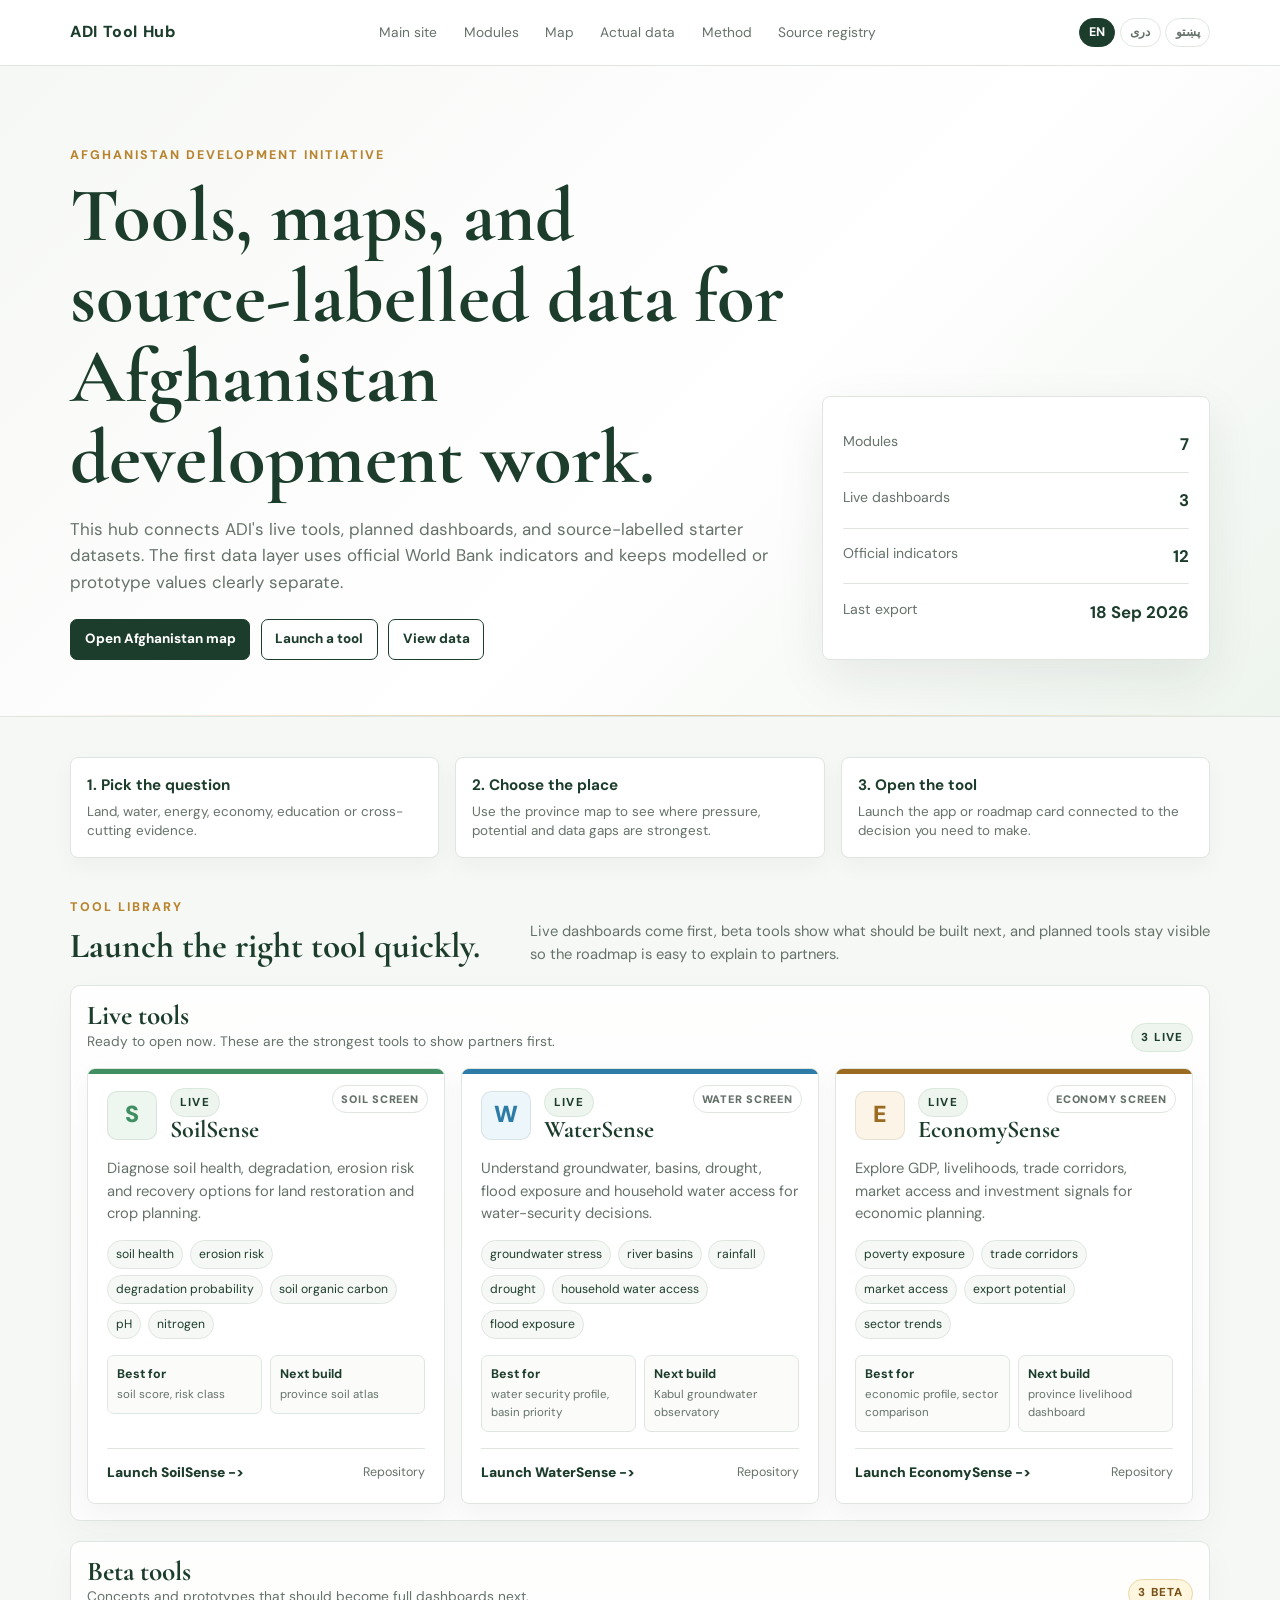
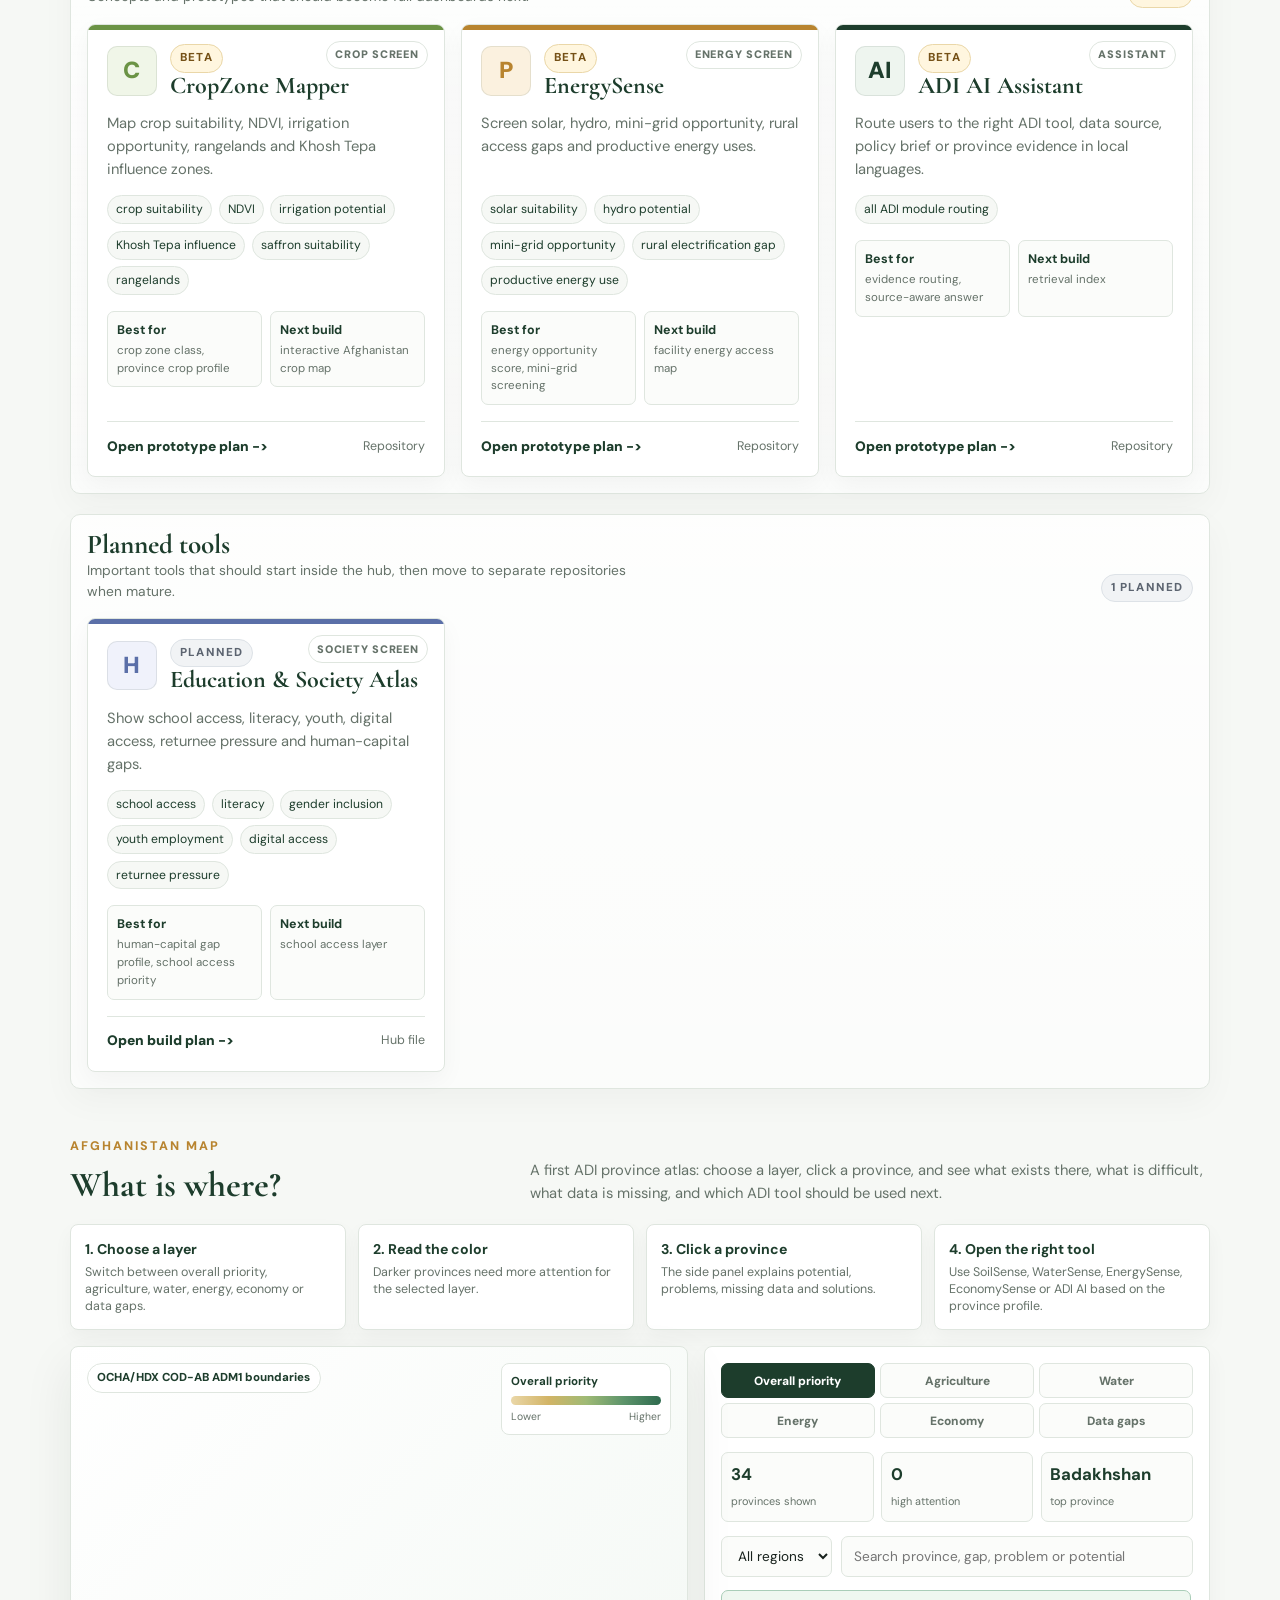
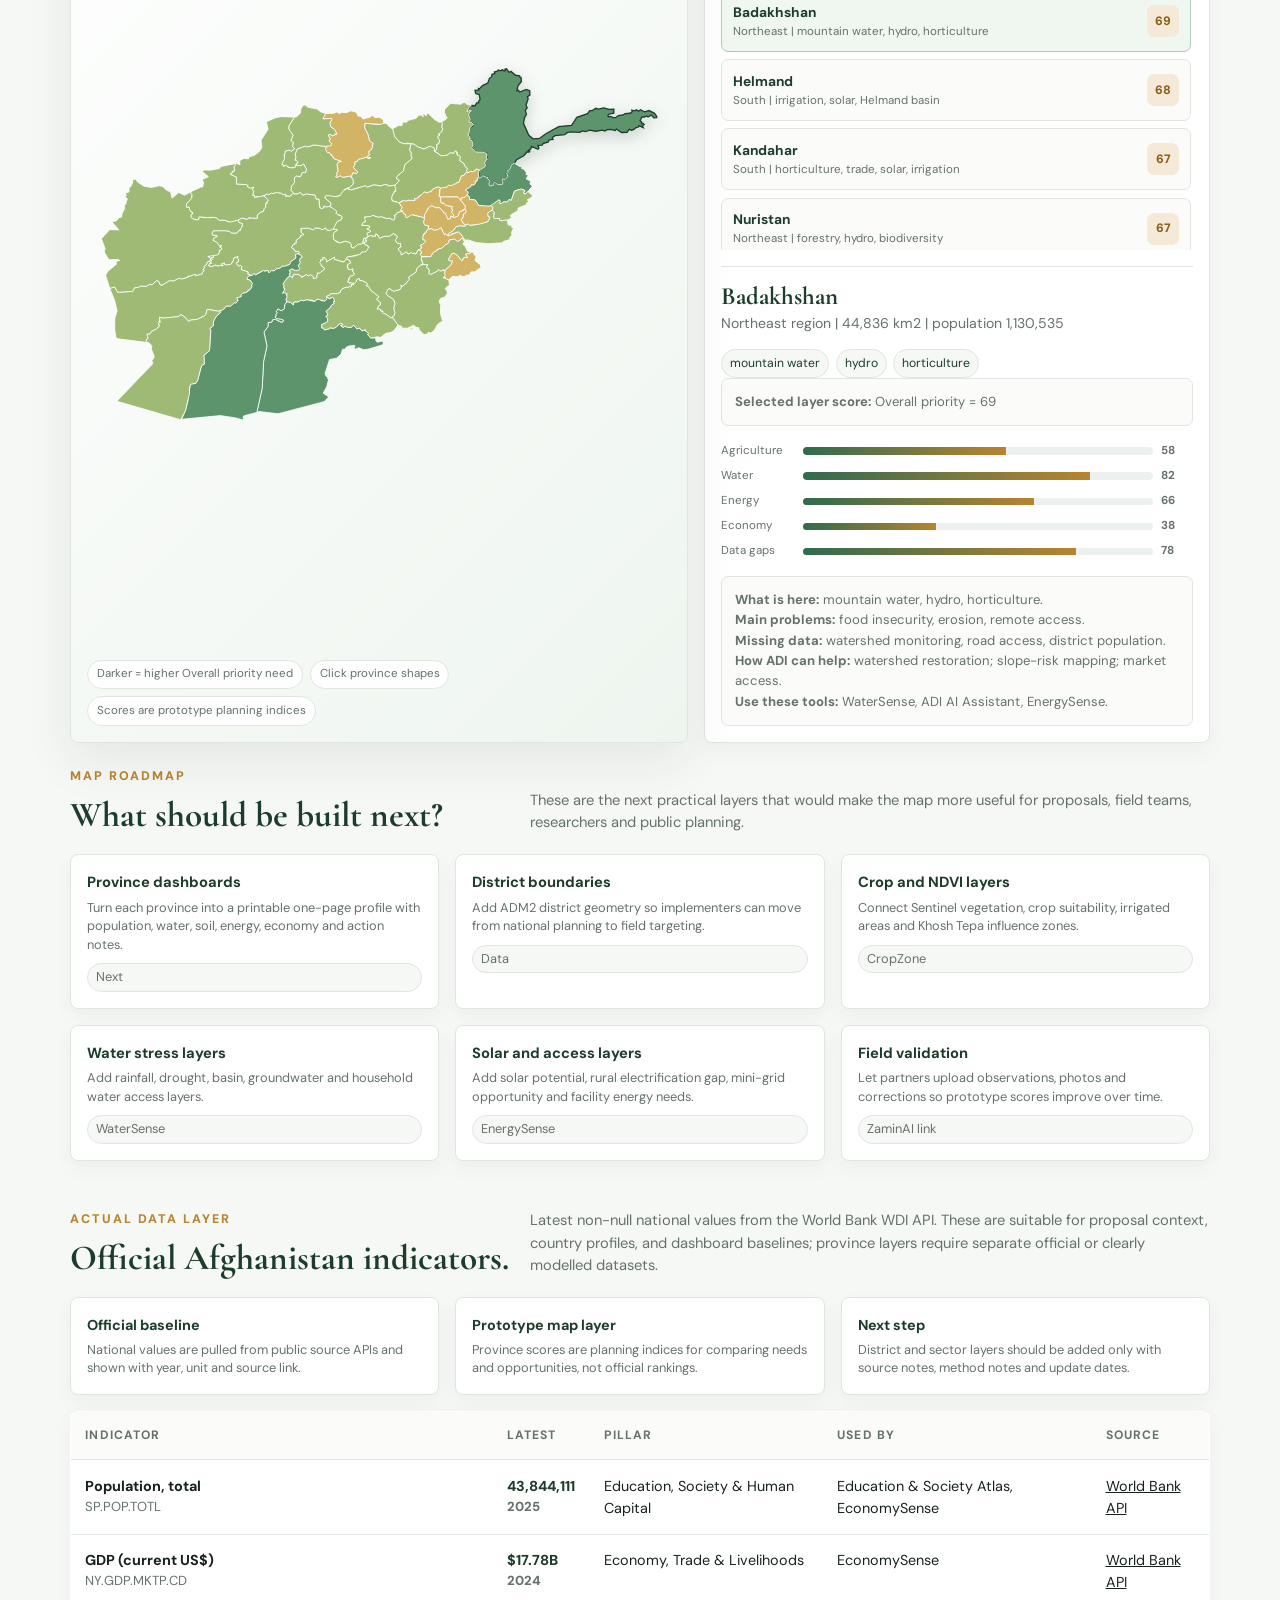
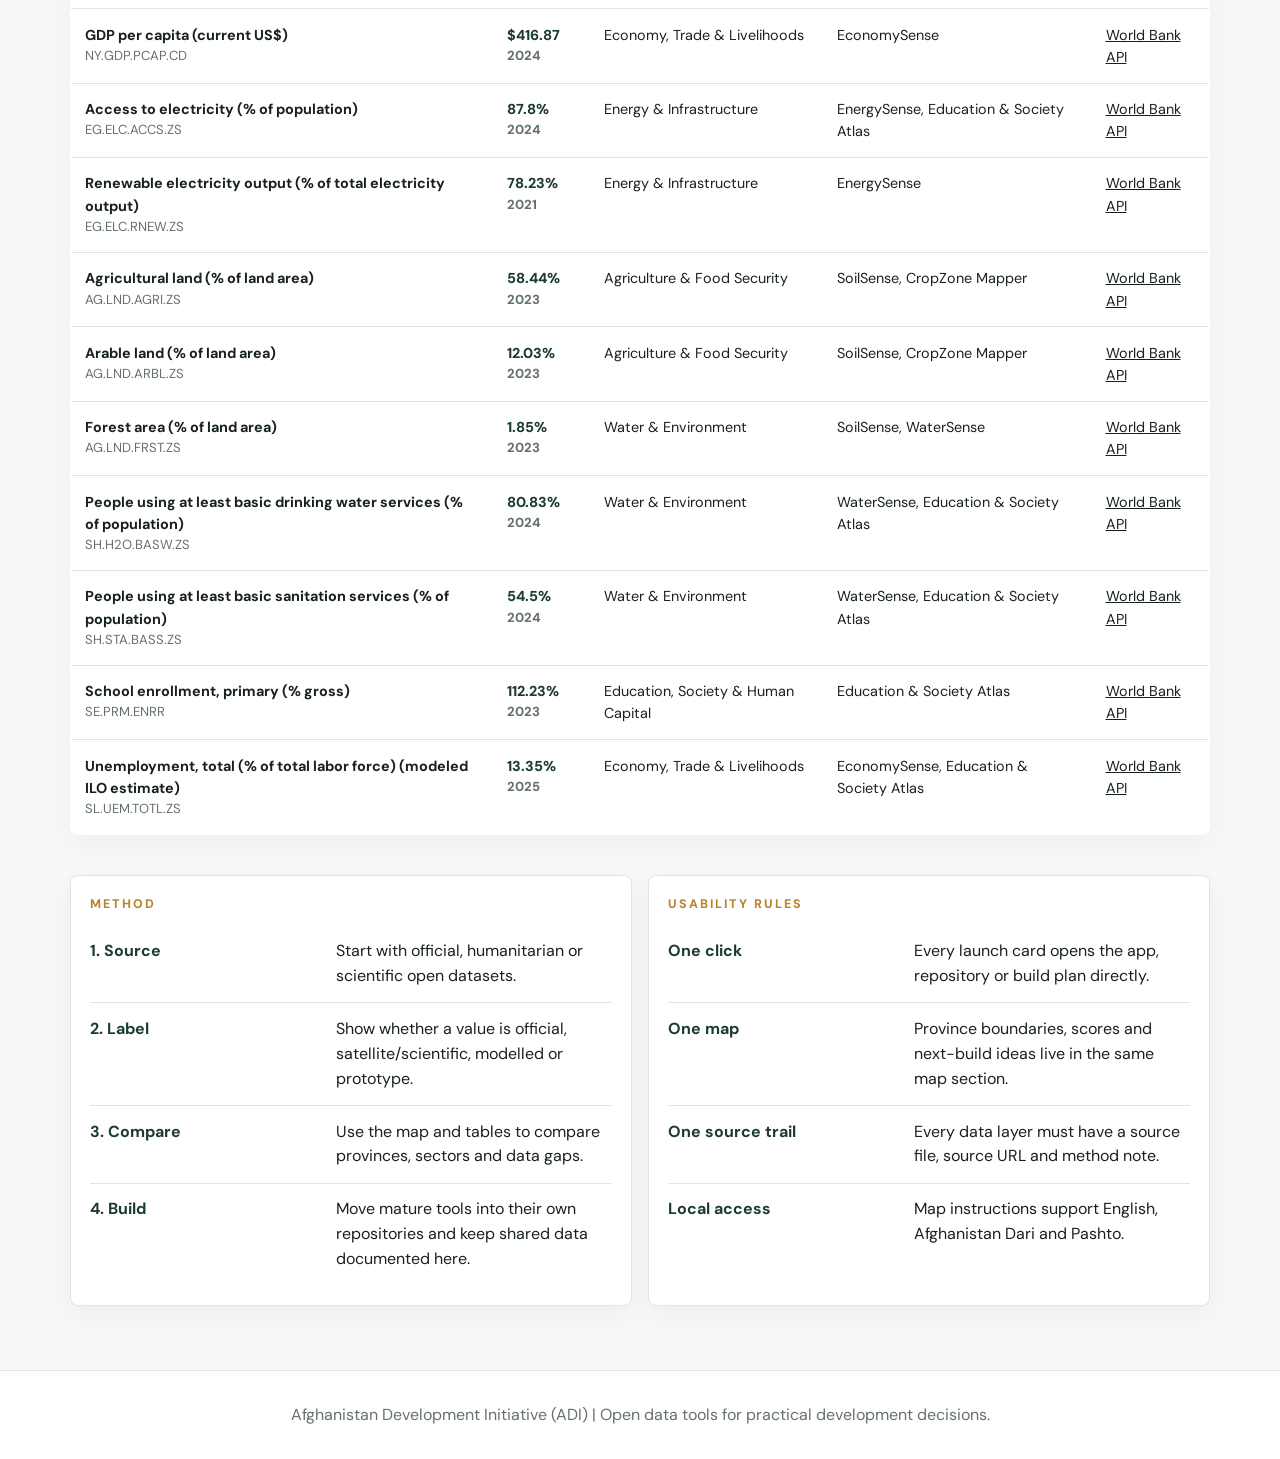
==== commit 62274654: "Organize ADI tool hub into professional workflow" ====
--- a/tools/index.html
+++ b/tools/index.html
@@ -23,12 +23,14 @@
     body.rtl{direction:rtl}
     body.rtl .nav,body.rtl .hero-in,body.rtl .section-head,body.rtl .map-shell,body.rtl .tool-calc{direction:rtl}
     body.rtl th,body.rtl td{text-align:right}
-    .hero{background:linear-gradient(135deg,#f6f8f5 0%,#fff 56%,#eef4ee 100%);border-bottom:1px solid var(--line)}
+    .hero{background:linear-gradient(135deg,#f6f8f5 0%,#fff 56%,#eef4ee 100%);border-bottom:1px solid var(--line);position:relative;overflow:hidden}
+    .hero::after{content:'';position:absolute;left:0;right:0;bottom:0;height:1px;background:linear-gradient(90deg,transparent,var(--gold),transparent);opacity:.45}
     .hero-in{max-width:1180px;margin:auto;padding:5rem 1.25rem 3.5rem;display:grid;grid-template-columns:1.3fr .7fr;gap:2rem;align-items:end}
     .eyebrow{font-size:.78rem;text-transform:uppercase;letter-spacing:.16em;color:var(--gold);font-weight:800;margin-bottom:.7rem}
     h1,h2,h3{font-family:'Cormorant Garamond',serif;color:var(--green);line-height:1.05}
     h1{font-size:clamp(2.5rem,6vw,5rem);max-width:850px}
     .lead{margin-top:1.1rem;color:var(--muted);font-size:1.06rem;max-width:760px}
+    .hero-actions{display:flex;gap:.65rem;flex-wrap:wrap;margin-top:1.5rem}
     .hero-panel{background:var(--white);border:1px solid var(--line);box-shadow:var(--shadow);border-radius:8px;padding:1.25rem}
     .metric{display:flex;justify-content:space-between;gap:1rem;padding:.9rem 0;border-bottom:1px solid var(--line)}
     .metric:last-child{border-bottom:0}
@@ -39,6 +41,14 @@
     h2{font-size:2.2rem}
     .small{color:var(--muted);font-size:.92rem;max-width:680px}
     .grid{display:grid;grid-template-columns:repeat(3,1fr);gap:1rem}
+    .quick-grid{display:grid;grid-template-columns:repeat(3,1fr);gap:1rem;margin-bottom:2.5rem}
+    .quick-card{background:#fff;border:1px solid var(--line);border-radius:8px;padding:1rem;box-shadow:0 8px 22px rgba(24,34,29,.04)}
+    .quick-card b{display:block;color:var(--green);font-size:.95rem;margin-bottom:.25rem}.quick-card span{display:block;color:var(--muted);font-size:.84rem;line-height:1.45}
+    .module-stack{display:grid;gap:1.25rem}
+    .tool-group{background:linear-gradient(180deg,rgba(255,255,255,.86),rgba(255,255,255,.58));border:1px solid var(--line);border-radius:10px;padding:1rem;box-shadow:0 12px 34px rgba(24,34,29,.035)}
+    .tool-group-head{display:flex;justify-content:space-between;gap:1rem;align-items:end;margin-bottom:1rem}
+    .tool-group-head h3{font-size:1.7rem}.tool-group-head p{color:var(--muted);font-size:.86rem;max-width:560px}
+    .tool-group-grid{display:grid;grid-template-columns:repeat(3,1fr);gap:1rem}
     .card{background:var(--white);border:1px solid var(--line);border-radius:8px;padding:1.2rem;box-shadow:0 8px 24px rgba(24,34,29,.04)}
     .card h3{font-size:1.45rem;margin:.45rem 0}
     .card p{color:var(--muted);font-size:.92rem}
@@ -66,6 +76,9 @@
     .btn.primary{background:var(--green);color:var(--white)}
     .btn.secondary{background:var(--white);color:var(--green)}
     .data-table{width:100%;border-collapse:collapse;background:var(--white);border:1px solid var(--line);border-radius:8px;overflow:hidden;box-shadow:0 8px 24px rgba(24,34,29,.04)}
+    .data-note{display:grid;grid-template-columns:repeat(3,1fr);gap:1rem;margin-bottom:1rem}
+    .data-note-card{background:#fff;border:1px solid var(--line);border-radius:8px;padding:1rem;box-shadow:0 8px 22px rgba(24,34,29,.04)}
+    .data-note-card b{display:block;color:var(--green);font-size:.9rem;margin-bottom:.25rem}.data-note-card span{display:block;color:var(--muted);font-size:.8rem;line-height:1.45}
     th,td{text-align:left;padding:.9rem;border-bottom:1px solid var(--line);vertical-align:top}
     th{font-size:.76rem;text-transform:uppercase;letter-spacing:.09em;color:var(--muted);background:#fbfcfa}
     td{font-size:.9rem}
@@ -112,7 +125,7 @@
     .calc-row:last-child{border-bottom:0}
     .calc-row b{color:var(--green)}
     .footer{border-top:1px solid var(--line);padding:2rem 1.25rem;color:var(--muted);text-align:center;background:#fff}
-    @media(max-width:900px){.hero-in,.grid,.tool-calc,.map-shell,.map-guide,.build-board{grid-template-columns:1fr}.nav{align-items:flex-start;flex-direction:column}th:nth-child(4),td:nth-child(4){display:none}.afg-map{min-height:430px}.map-mode,.map-summary{grid-template-columns:repeat(2,1fr)}}
+    @media(max-width:900px){.hero-in,.grid,.quick-grid,.tool-group-grid,.tool-calc,.map-shell,.map-guide,.build-board,.data-note{grid-template-columns:1fr}.nav{align-items:flex-start;flex-direction:column}th:nth-child(4),td:nth-child(4){display:none}.afg-map{min-height:430px}.map-mode,.map-summary{grid-template-columns:repeat(2,1fr)}}
     @media print{.top,.actions{display:none}body{background:#fff}.hero-in,main{padding:1rem}.card,.hero-panel,.data-table{box-shadow:none}}
   </style>
 </head>
@@ -125,7 +138,7 @@
         <a href="#modules">Modules</a>
         <a href="#map">Map</a>
         <a href="#data">Actual data</a>
-        <a href="#calculations">Calculations</a>
+        <a href="#method">Method</a>
         <a href="../data/sources.json">Source registry</a>
       </div>
       <div class="lang-switch" aria-label="Language switcher">
@@ -140,8 +153,13 @@
     <div class="hero-in">
       <div>
         <div class="eyebrow">Afghanistan Development Initiative</div>
-        <h1>Tools, data, and calculations for Afghanistan development work.</h1>
+        <h1>Tools, maps, and source-labelled data for Afghanistan development work.</h1>
         <p class="lead">This hub connects ADI's live tools, planned dashboards, and source-labelled starter datasets. The first data layer uses official World Bank indicators and keeps modelled or prototype values clearly separate.</p>
+        <div class="hero-actions">
+          <a class="btn primary" href="#map">Open Afghanistan map</a>
+          <a class="btn secondary" href="#modules">Launch a tool</a>
+          <a class="btn secondary" href="#data">View data</a>
+        </div>
       </div>
       <aside class="hero-panel" id="summaryPanel">
         <div class="metric"><span>Modules</span><strong id="moduleCount">Loading</strong></div>
@@ -153,15 +171,23 @@
   </section>
 
   <main>
+    <section aria-label="Start here">
+      <div class="quick-grid">
+        <div class="quick-card"><b>1. Pick the question</b><span>Land, water, energy, economy, education or cross-cutting evidence.</span></div>
+        <div class="quick-card"><b>2. Choose the place</b><span>Use the province map to see where pressure, potential and data gaps are strongest.</span></div>
+        <div class="quick-card"><b>3. Open the tool</b><span>Launch the app or roadmap card connected to the decision you need to make.</span></div>
+      </div>
+    </section>
+
     <section id="modules">
       <div class="section-head">
         <div>
-          <div class="eyebrow">Module registry</div>
-          <h2>Build each pillar as a real tool.</h2>
+          <div class="eyebrow">Tool library</div>
+          <h2>Launch the right tool quickly.</h2>
         </div>
-        <p class="small">Separate repositories are best once a module has its own pipeline, backend, deployment, or maintenance cycle. The hub keeps shared schemas, public pages, and starter data together.</p>
-      </div>
-      <div class="grid" id="moduleGrid"></div>
+        <p class="small">Live dashboards come first, beta tools show what should be built next, and planned tools stay visible so the roadmap is easy to explain to partners.</p>
+      </div>
+      <div class="module-stack" id="moduleGrid"></div>
     </section>
 
     <section id="map" style="margin-top:3rem">
@@ -222,6 +248,13 @@
           <div class="detail" id="mapProvinceDetail"></div>
         </aside>
       </div>
+      <div class="section-head" style="margin-top:1.5rem">
+        <div>
+          <div class="eyebrow">Map roadmap</div>
+          <h2>What should be built next?</h2>
+        </div>
+        <p class="small">These are the next practical layers that would make the map more useful for proposals, field teams, researchers and public planning.</p>
+      </div>
       <div class="build-board" id="mapBuildBoard"></div>
     </section>
 
@@ -233,6 +266,11 @@
         </div>
         <p class="small">Latest non-null national values from the World Bank WDI API. These are suitable for proposal context, country profiles, and dashboard baselines; province layers require separate official or clearly modelled datasets.</p>
       </div>
+      <div class="data-note">
+        <div class="data-note-card"><b>Official baseline</b><span>National values are pulled from public source APIs and shown with year, unit and source link.</span></div>
+        <div class="data-note-card"><b>Prototype map layer</b><span>Province scores are planning indices for comparing needs and opportunities, not official rankings.</span></div>
+        <div class="data-note-card"><b>Next step</b><span>District and sector layers should be added only with source notes, method notes and update dates.</span></div>
+      </div>
       <table class="data-table">
         <thead>
           <tr><th>Indicator</th><th>Latest</th><th>Pillar</th><th>Used by</th><th>Source</th></tr>
@@ -241,20 +279,20 @@
       </table>
     </section>
 
-    <section id="calculations" class="tool-calc">
+    <section id="method" class="tool-calc">
       <div class="card">
-        <div class="eyebrow">What each tool should calculate</div>
-        <div class="calc-row"><b>SoilSense</b><span>Soil health score, erosion/degradation risk, organic carbon and pH flags, restoration recommendation.</span></div>
-        <div class="calc-row"><b>WaterSense</b><span>Water access gap, groundwater stress warning, basin priority, drought/flood exposure note.</span></div>
-        <div class="calc-row"><b>CropZone Mapper</b><span>Crop suitability class, irrigation opportunity, NDVI condition, Khosh Tepa influence zone.</span></div>
-        <div class="calc-row"><b>EnergySense</b><span>Solar suitability, mini-grid opportunity, electricity access gap, productive-use energy package.</span></div>
+        <div class="eyebrow">Method</div>
+        <div class="calc-row"><b>1. Source</b><span>Start with official, humanitarian or scientific open datasets.</span></div>
+        <div class="calc-row"><b>2. Label</b><span>Show whether a value is official, satellite/scientific, modelled or prototype.</span></div>
+        <div class="calc-row"><b>3. Compare</b><span>Use the map and tables to compare provinces, sectors and data gaps.</span></div>
+        <div class="calc-row"><b>4. Build</b><span>Move mature tools into their own repositories and keep shared data documented here.</span></div>
       </div>
       <div class="card">
-        <div class="eyebrow">Next data builds</div>
-        <div class="calc-row"><b>Province atlas</b><span>Move embedded province profiles into JSON and connect them to the national map.</span></div>
-        <div class="calc-row"><b>Boundary data</b><span>Add OCHA HDX province and district boundaries as map layers with licensing notes.</span></div>
-        <div class="calc-row"><b>Earth data</b><span>Add SoilGrids, CHIRPS, Sentinel/NDVI, Global Solar Atlas, and AQUASTAT connectors.</span></div>
-        <div class="calc-row"><b>AI assistant</b><span>Answer in Dari, Pashto, Dutch, and English using only ADI registries, source notes, and approved briefs.</span></div>
+        <div class="eyebrow">Usability rules</div>
+        <div class="calc-row"><b>One click</b><span>Every launch card opens the app, repository or build plan directly.</span></div>
+        <div class="calc-row"><b>One map</b><span>Province boundaries, scores and next-build ideas live in the same map section.</span></div>
+        <div class="calc-row"><b>One source trail</b><span>Every data layer must have a source file, source URL and method note.</span></div>
+        <div class="calc-row"><b>Local access</b><span>Map instructions support English, Afghanistan Dari and Pashto.</span></div>
       </div>
     </section>
   </main>
@@ -702,7 +740,7 @@
       document.getElementById('indicatorCount').textContent = indicators.length;
       renderProvinceMap(provinces, boundaryData);
 
-      document.getElementById('moduleGrid').innerHTML = modules.map(module => {
+      const renderToolCard = module => {
         const ui = MODULE_UI[module.id] || { icon: module.name.slice(0,1), accent: '#2f6b4f', soft: '#eef5ef', purpose: module.outputs.join(', '), screen: 'Tool screen' };
         const href = module.app_url || module.repo || '../data/modules.json';
         const actionLabel = module.app_url ? `Launch ${module.name}` : module.status === 'planned' ? 'Open build plan' : 'Open prototype plan';
@@ -721,6 +759,20 @@
           </div>
           <div class="tool-footer"><span class="tool-open">${actionLabel} -></span>${repo}</div>
         </article>`;
+      };
+
+      const groups = [
+        ['live', 'Live tools', 'Ready to open now. These are the strongest tools to show partners first.'],
+        ['beta', 'Beta tools', 'Concepts and prototypes that should become full dashboards next.'],
+        ['planned', 'Planned tools', 'Important tools that should start inside the hub, then move to separate repositories when mature.']
+      ];
+      document.getElementById('moduleGrid').innerHTML = groups.map(([status, title, desc]) => {
+        const groupModules = modules.filter(module => module.status === status);
+        if(!groupModules.length) return '';
+        return `<section class="tool-group">
+          <div class="tool-group-head"><div><h3>${title}</h3><p>${desc}</p></div><span class="${statusClass(status)}">${groupModules.length} ${status}</span></div>
+          <div class="tool-group-grid">${groupModules.map(renderToolCard).join('')}</div>
+        </section>`;
       }).join('');
 
       document.querySelectorAll('.tool-card').forEach(card => {
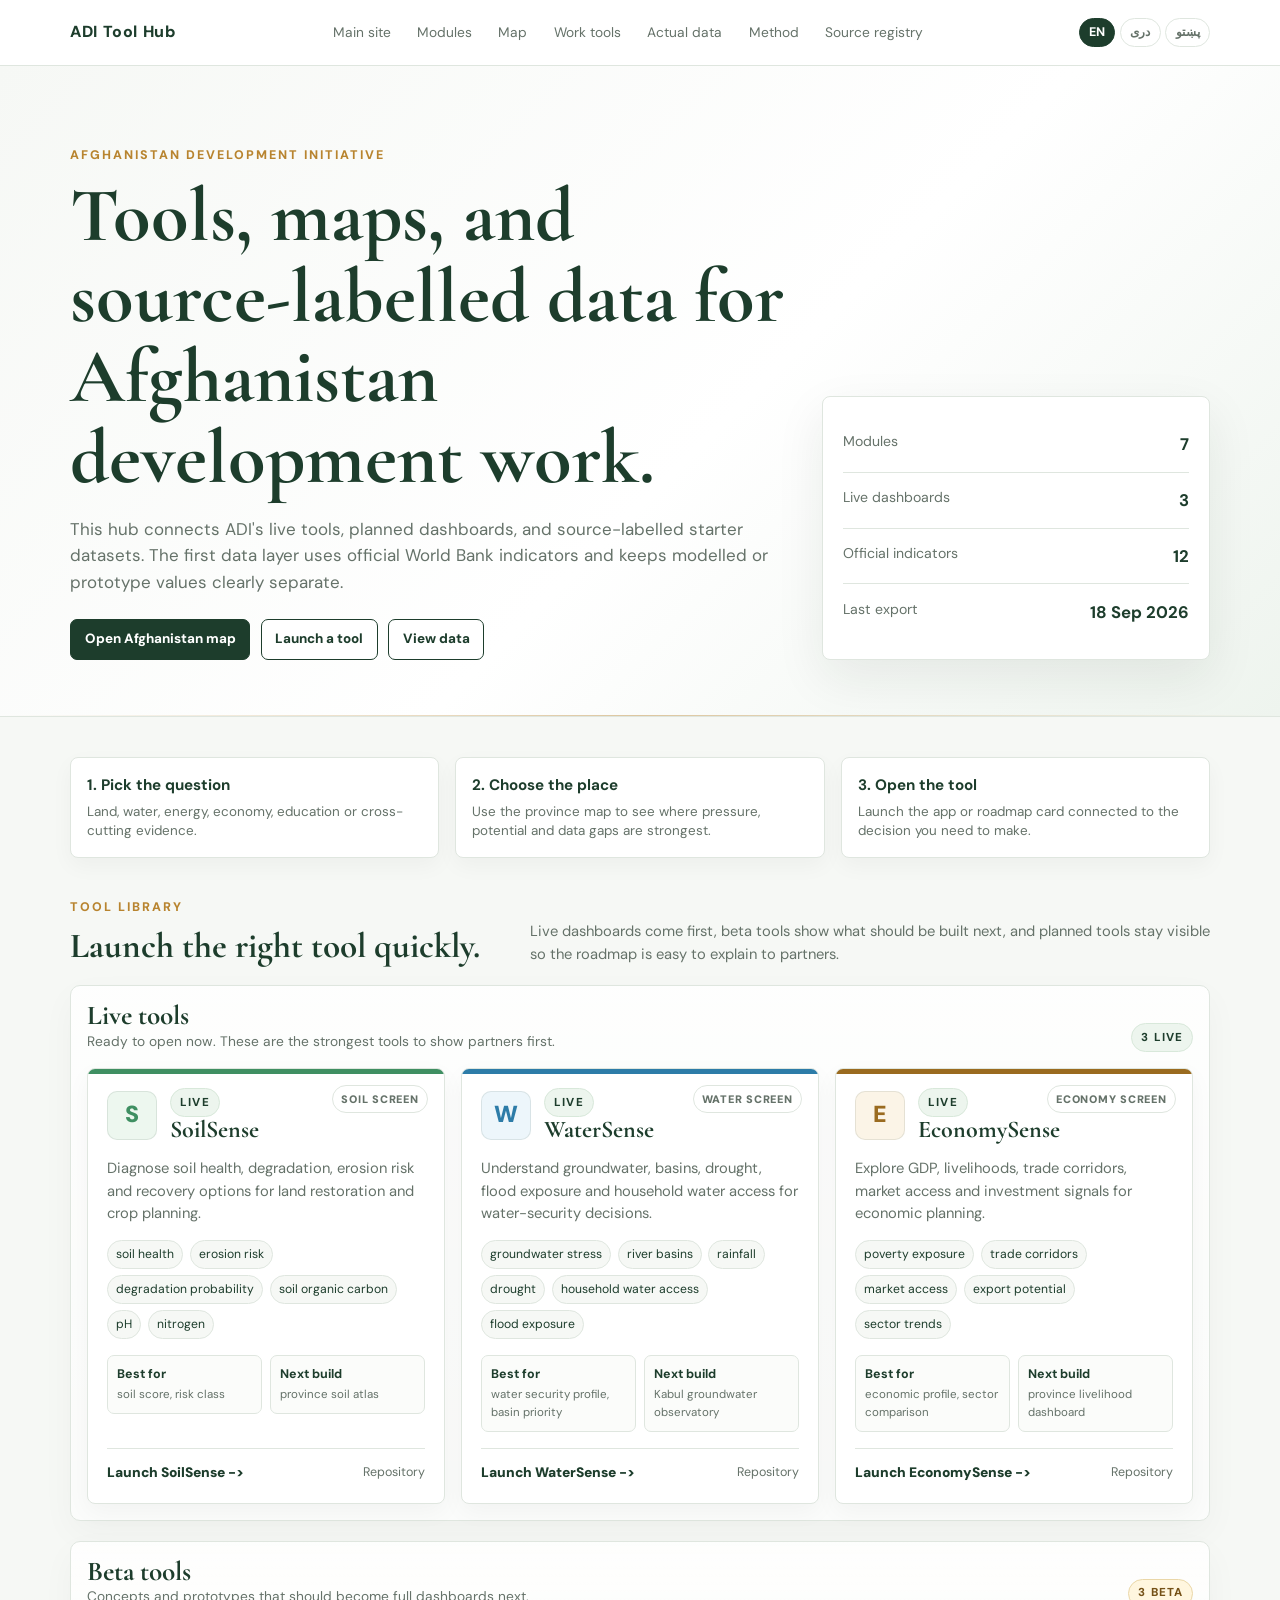
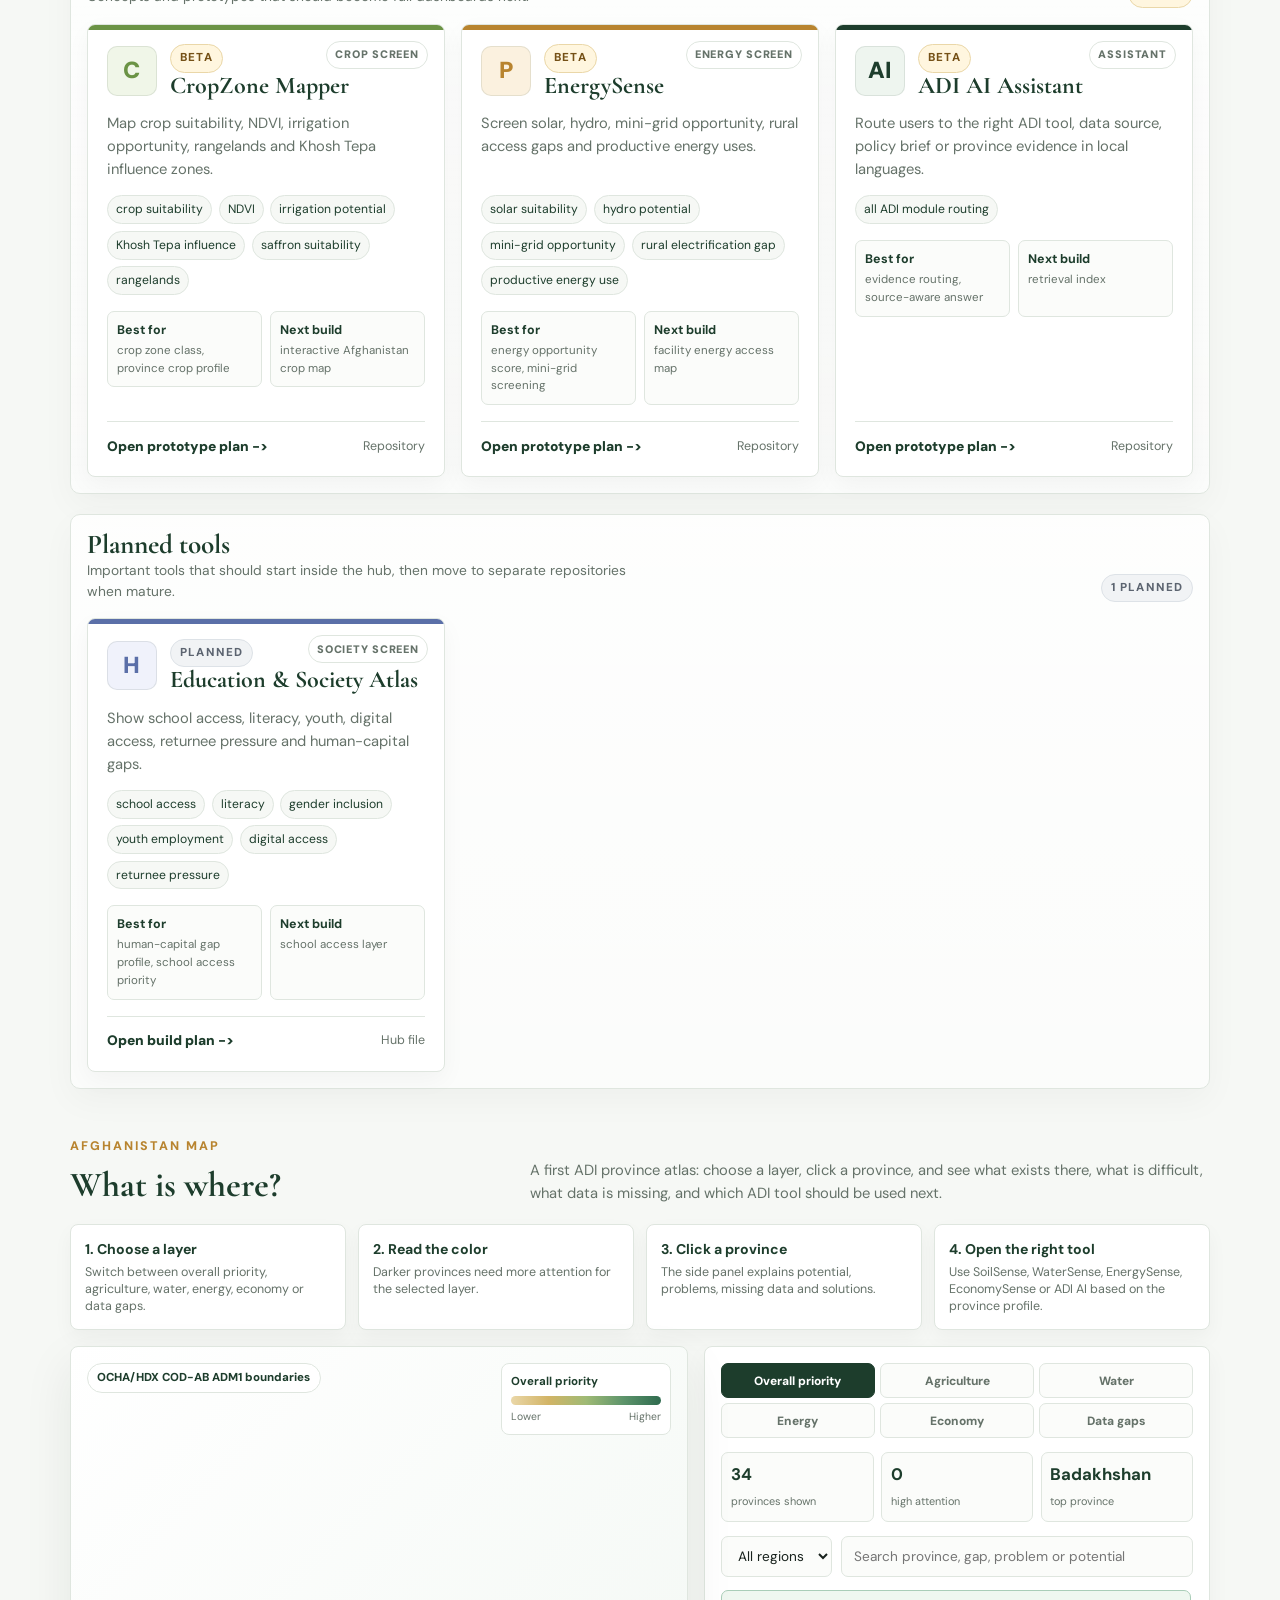
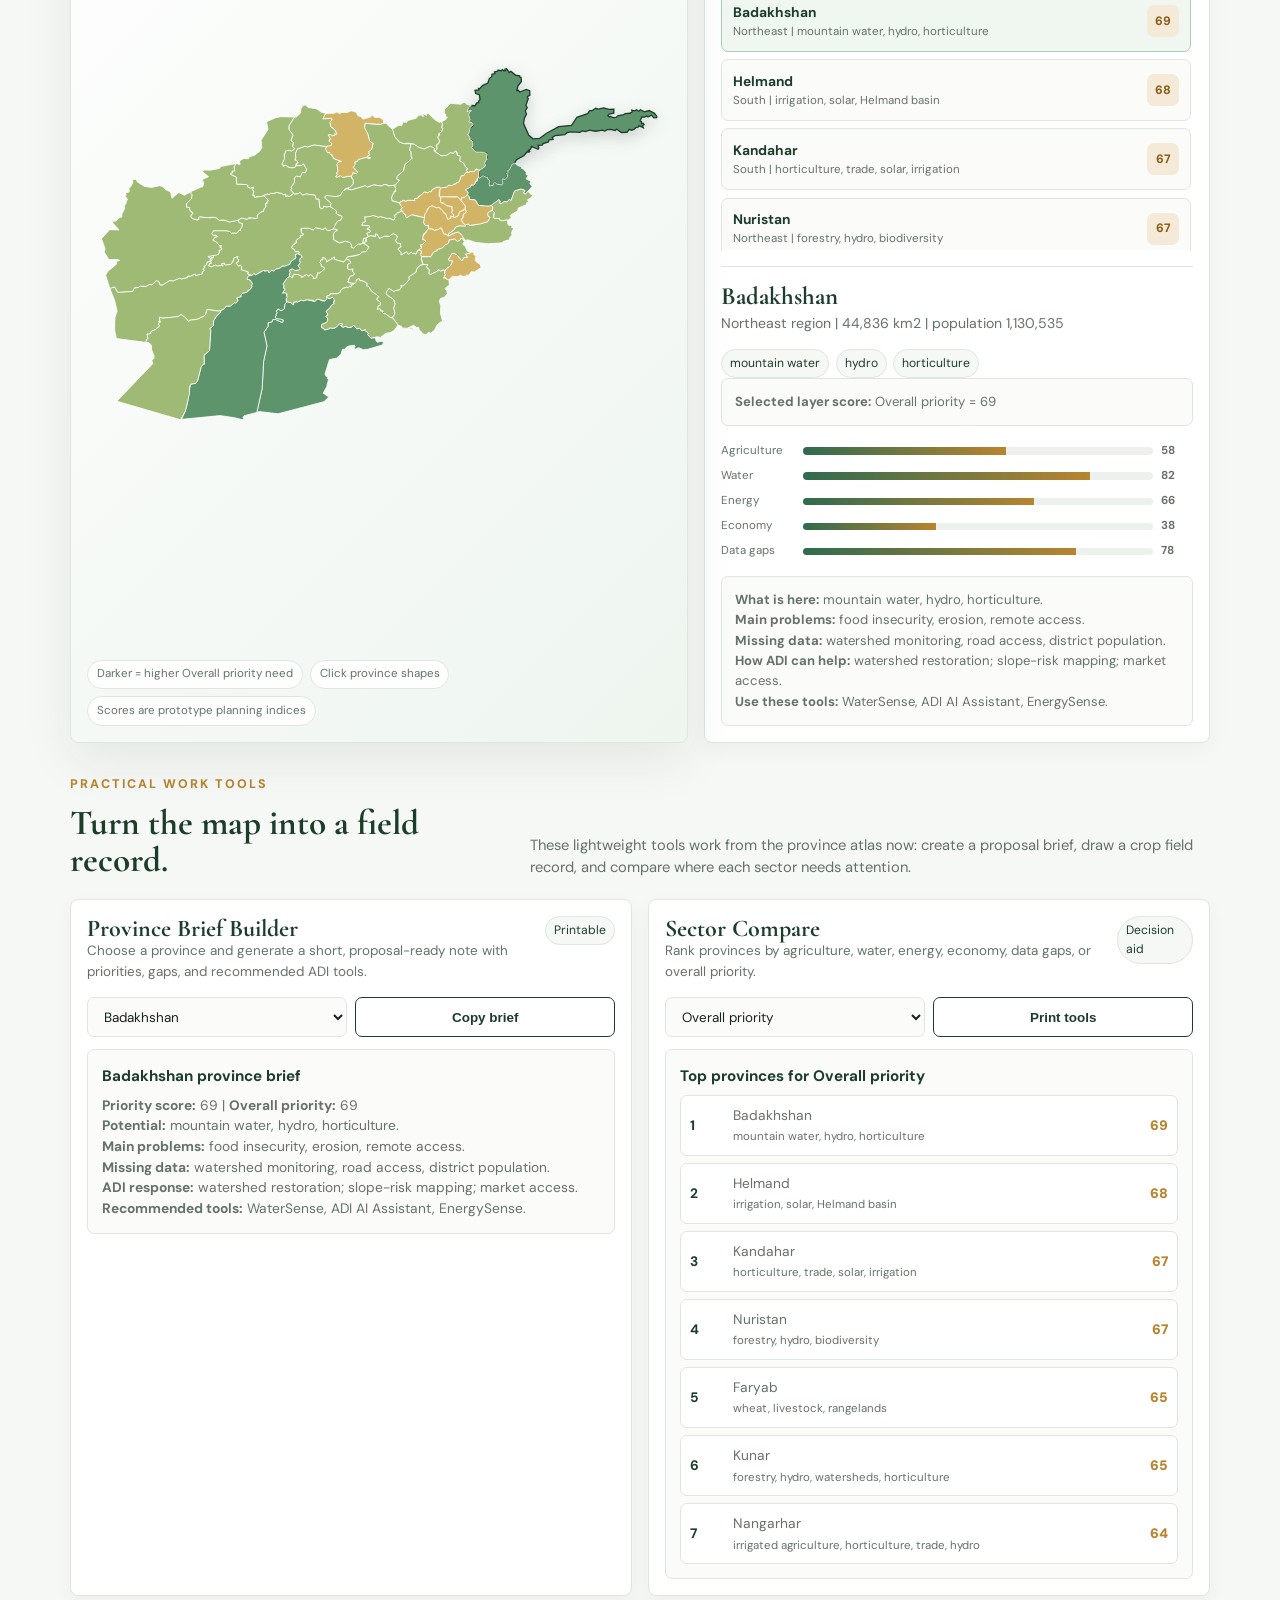
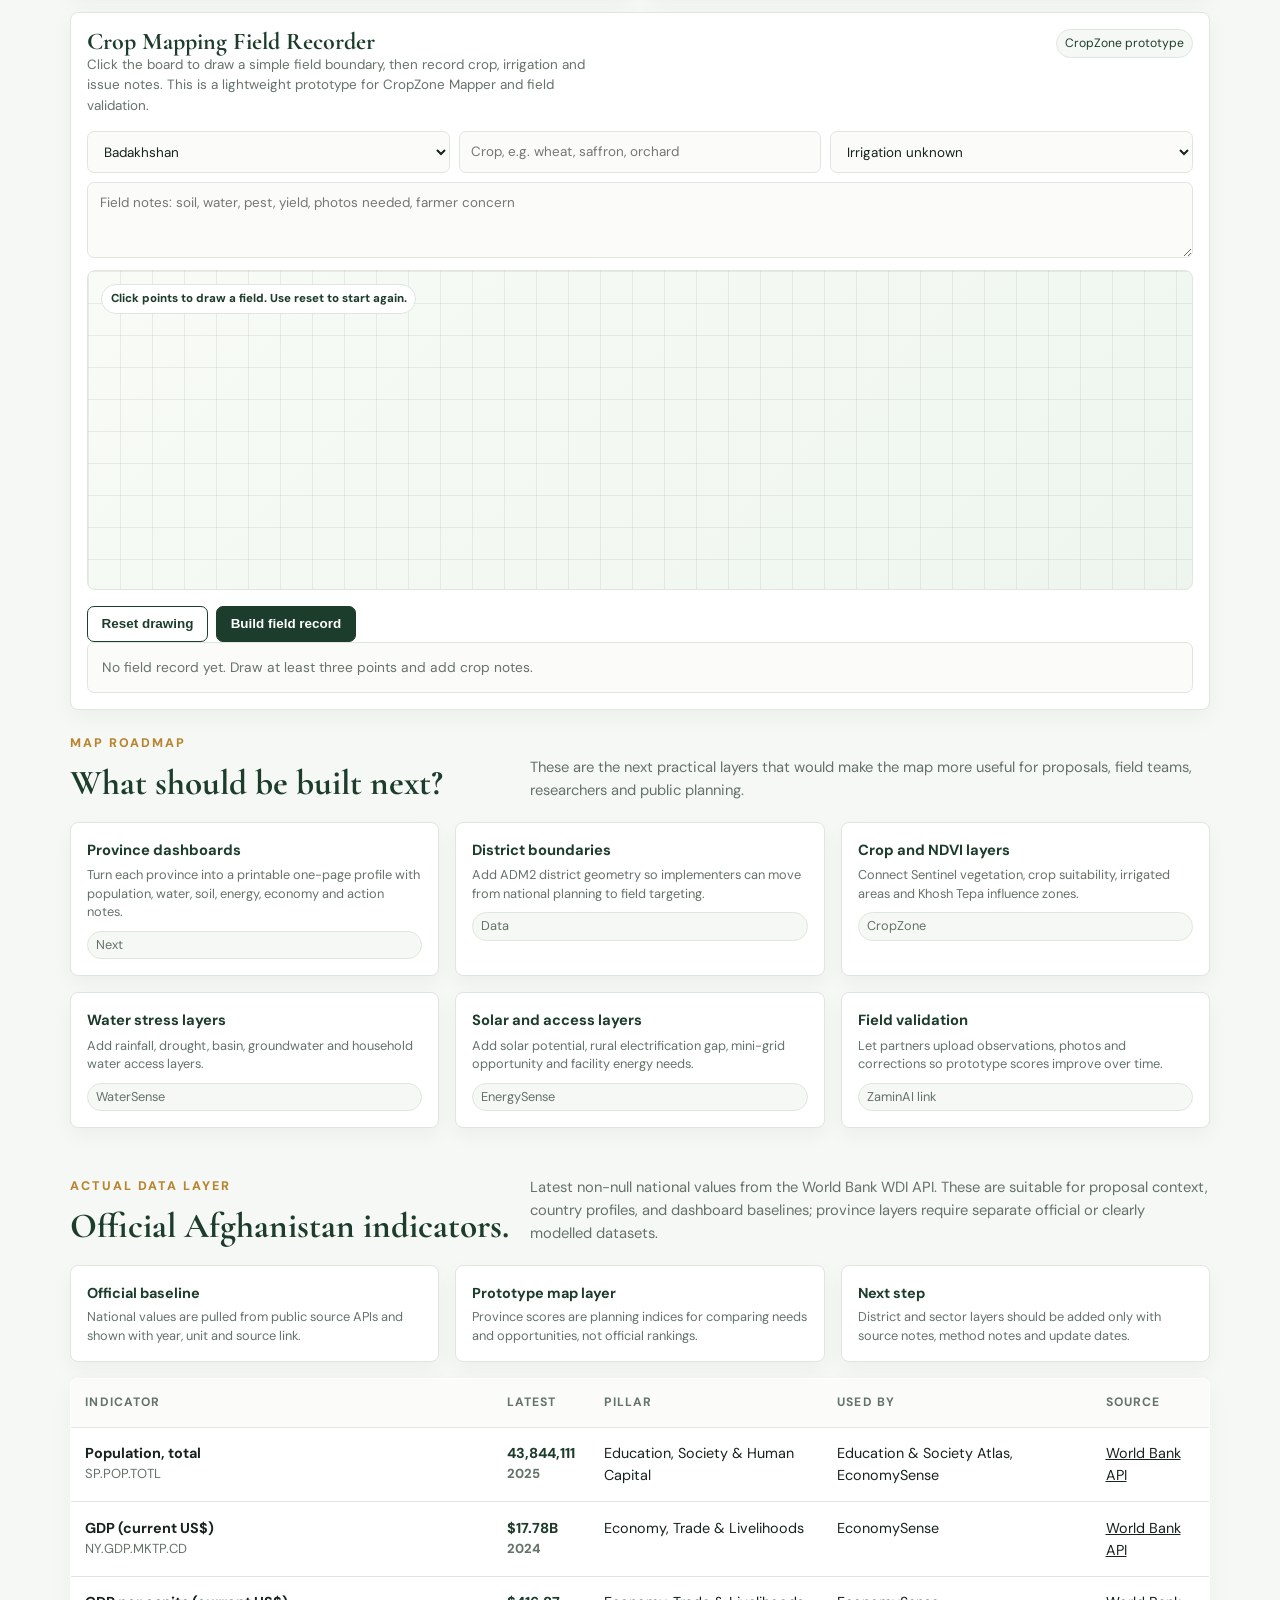
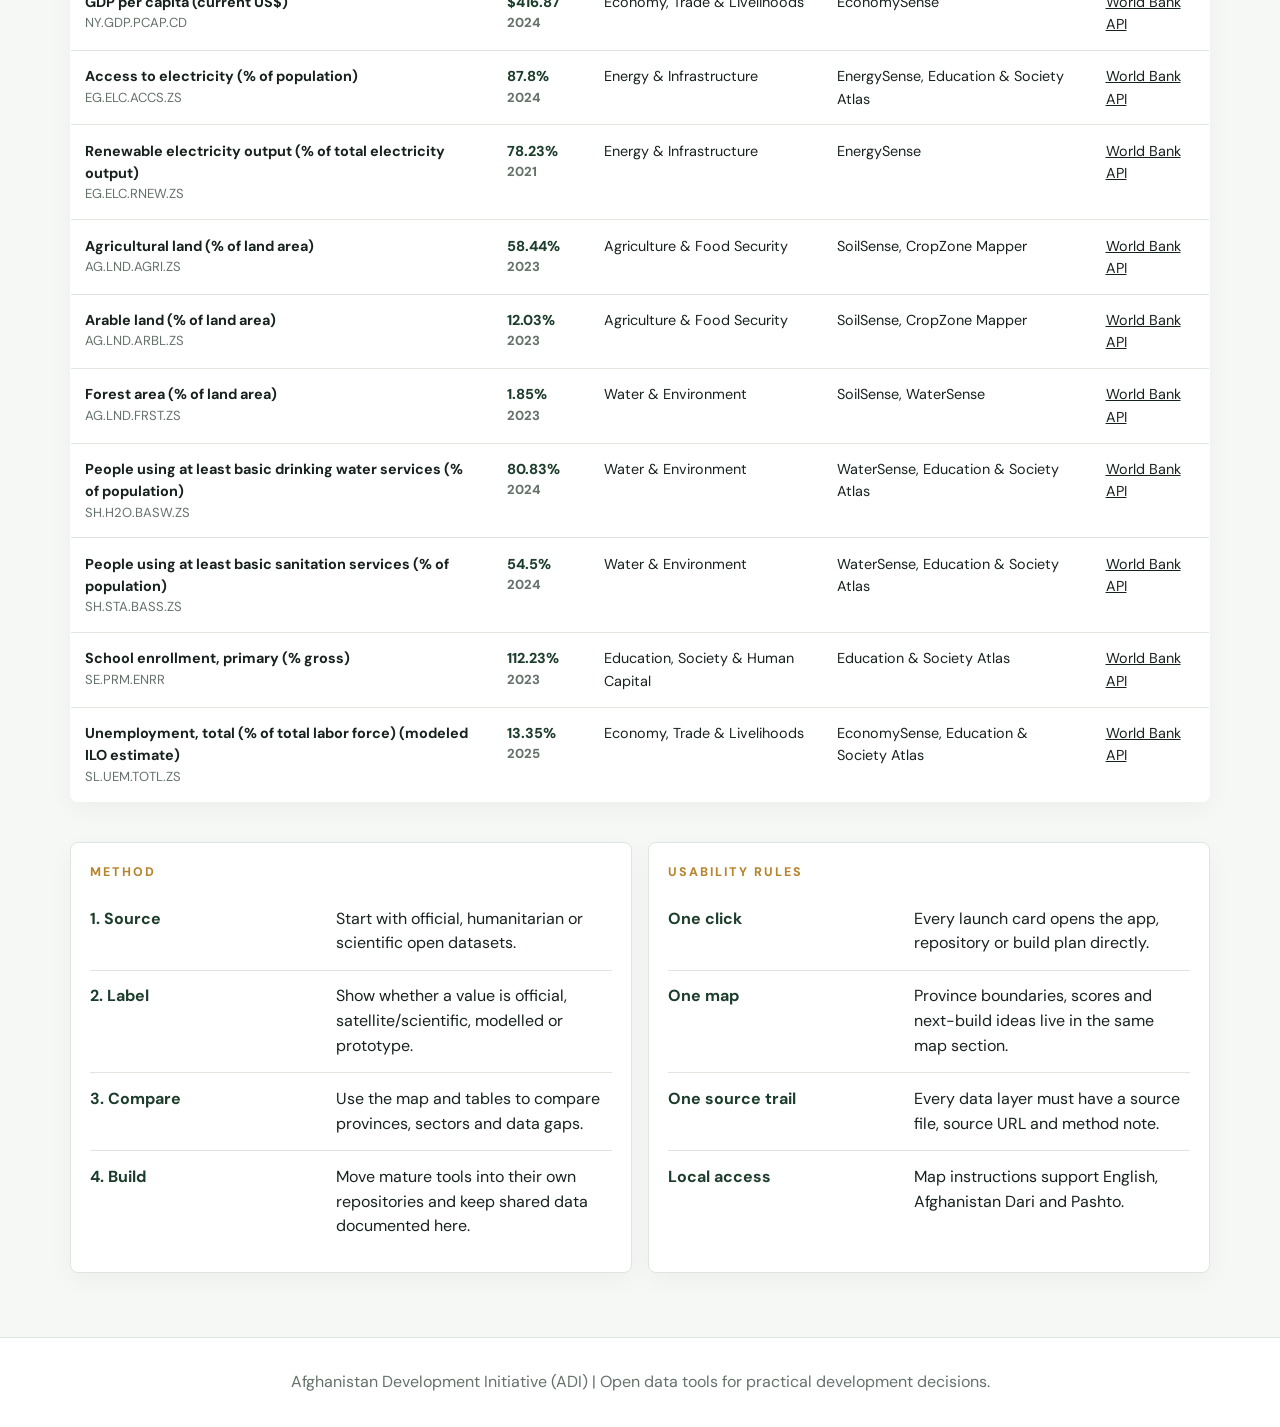
==== commit b08712bb: "Add ADI work tools and crop field recorder" ====
--- a/tools/index.html
+++ b/tools/index.html
@@ -21,7 +21,7 @@
     .lang-btn{border:1px solid var(--line);background:#fff;border-radius:999px;padding:.34rem .58rem;color:var(--muted);font-family:inherit;font-size:.78rem;font-weight:800;cursor:pointer}
     .lang-btn.active{background:var(--green);border-color:var(--green);color:#fff}
     body.rtl{direction:rtl}
-    body.rtl .nav,body.rtl .hero-in,body.rtl .section-head,body.rtl .map-shell,body.rtl .tool-calc{direction:rtl}
+    body.rtl .nav,body.rtl .hero-in,body.rtl .section-head,body.rtl .map-shell,body.rtl .work-tools,body.rtl .tool-calc{direction:rtl}
     body.rtl th,body.rtl td{text-align:right}
     .hero{background:linear-gradient(135deg,#f6f8f5 0%,#fff 56%,#eef4ee 100%);border-bottom:1px solid var(--line);position:relative;overflow:hidden}
     .hero::after{content:'';position:absolute;left:0;right:0;bottom:0;height:1px;background:linear-gradient(90deg,transparent,var(--gold),transparent);opacity:.45}
@@ -120,12 +120,30 @@
     .build-board{margin-top:1rem;display:grid;grid-template-columns:repeat(3,1fr);gap:1rem}
     .build-card{background:#fff;border:1px solid var(--line);border-radius:8px;padding:1rem;box-shadow:0 8px 20px rgba(24,34,29,.04)}
     .build-card b{display:block;color:var(--green);font-size:.92rem;margin-bottom:.3rem}.build-card span{display:block;color:var(--muted);font-size:.8rem;line-height:1.45}.build-card .chip{margin-top:.55rem}
+    .work-tools{display:grid;grid-template-columns:1fr 1fr;gap:1rem;margin-top:1.25rem}
+    .work-tool{background:#fff;border:1px solid var(--line);border-radius:8px;padding:1rem;box-shadow:0 8px 22px rgba(24,34,29,.04)}
+    .work-tool.wide{grid-column:1/-1}
+    .work-head{display:flex;justify-content:space-between;gap:1rem;align-items:start;margin-bottom:.85rem}
+    .work-head h3{font-size:1.5rem;margin:0}.work-head p{color:var(--muted);font-size:.84rem;max-width:520px}
+    .tool-form{display:grid;grid-template-columns:repeat(3,1fr);gap:.55rem;margin:.75rem 0}
+    .tool-form.two{grid-template-columns:1fr 1fr}
+    .tool-form input,.tool-form select,.tool-form textarea{width:100%;border:1px solid var(--line);border-radius:7px;padding:.62rem .72rem;background:#fbfcfa;color:var(--ink);font:inherit;font-size:.84rem}
+    .tool-form textarea{grid-column:1/-1;min-height:76px;resize:vertical}
+    .tool-output{background:#fbfcfa;border:1px solid var(--line);border-radius:7px;padding:.9rem;color:var(--muted);font-size:.86rem;line-height:1.5}
+    .tool-output h4{font-family:'DM Sans',Arial,sans-serif;color:var(--green);font-size:.95rem;margin-bottom:.45rem}
+    .rank-list{display:grid;gap:.45rem}.rank-item{display:grid;grid-template-columns:2rem 1fr 2.4rem;gap:.65rem;align-items:center;border:1px solid var(--line);border-radius:7px;padding:.55rem;background:#fff}
+    .rank-item b{color:var(--green)}.rank-score{font-weight:900;color:var(--gold);text-align:right}
+    .draw-board{height:320px;border:1px solid var(--line);border-radius:8px;background:linear-gradient(135deg,#f8fbf6,#eef5ef);position:relative;overflow:hidden;cursor:crosshair}
+    .draw-board svg{position:absolute;inset:0;width:100%;height:100%}
+    .draw-grid{position:absolute;inset:0;background-image:linear-gradient(rgba(29,61,44,.08) 1px,transparent 1px),linear-gradient(90deg,rgba(29,61,44,.08) 1px,transparent 1px);background-size:32px 32px}
+    .draw-help{position:absolute;left:.8rem;top:.8rem;background:rgba(255,255,255,.92);border:1px solid var(--line);border-radius:999px;padding:.32rem .55rem;font-size:.72rem;color:var(--green);font-weight:800}
+    .draw-point{fill:var(--green);stroke:#fff;stroke-width:2}.draw-line{fill:rgba(47,107,79,.16);stroke:var(--green);stroke-width:2.5}
     .tool-calc{margin-top:2.5rem;display:grid;grid-template-columns:repeat(2,1fr);gap:1rem}
     .calc-row{display:grid;grid-template-columns:1fr 1.2fr;gap:1rem;padding:.85rem 0;border-bottom:1px solid var(--line)}
     .calc-row:last-child{border-bottom:0}
     .calc-row b{color:var(--green)}
     .footer{border-top:1px solid var(--line);padding:2rem 1.25rem;color:var(--muted);text-align:center;background:#fff}
-    @media(max-width:900px){.hero-in,.grid,.quick-grid,.tool-group-grid,.tool-calc,.map-shell,.map-guide,.build-board,.data-note{grid-template-columns:1fr}.nav{align-items:flex-start;flex-direction:column}th:nth-child(4),td:nth-child(4){display:none}.afg-map{min-height:430px}.map-mode,.map-summary{grid-template-columns:repeat(2,1fr)}}
+    @media(max-width:900px){.hero-in,.grid,.quick-grid,.tool-group-grid,.tool-calc,.map-shell,.map-guide,.build-board,.data-note,.work-tools,.tool-form,.tool-form.two{grid-template-columns:1fr}.work-tool.wide{grid-column:auto}.nav{align-items:flex-start;flex-direction:column}th:nth-child(4),td:nth-child(4){display:none}.afg-map{min-height:430px}.map-mode,.map-summary{grid-template-columns:repeat(2,1fr)}}
     @media print{.top,.actions{display:none}body{background:#fff}.hero-in,main{padding:1rem}.card,.hero-panel,.data-table{box-shadow:none}}
   </style>
 </head>
@@ -137,6 +155,7 @@
         <a href="../">Main site</a>
         <a href="#modules">Modules</a>
         <a href="#map">Map</a>
+        <a href="#work-tools">Work tools</a>
         <a href="#data">Actual data</a>
         <a href="#method">Method</a>
         <a href="../data/sources.json">Source registry</a>
@@ -248,6 +267,67 @@
           <div class="detail" id="mapProvinceDetail"></div>
         </aside>
       </div>
+      <section id="work-tools" style="margin-top:2rem">
+        <div class="section-head">
+          <div>
+            <div class="eyebrow">Practical work tools</div>
+            <h2>Turn the map into a field record.</h2>
+          </div>
+          <p class="small">These lightweight tools work from the province atlas now: create a proposal brief, draw a crop field record, and compare where each sector needs attention.</p>
+        </div>
+        <div class="work-tools">
+          <article class="work-tool">
+            <div class="work-head">
+              <div><h3>Province Brief Builder</h3><p>Choose a province and generate a short, proposal-ready note with priorities, gaps, and recommended ADI tools.</p></div>
+              <span class="chip">Printable</span>
+            </div>
+            <div class="tool-form two">
+              <select id="briefProvince" aria-label="Province for brief"></select>
+              <button class="btn secondary" type="button" id="copyBrief">Copy brief</button>
+            </div>
+            <div class="tool-output" id="briefOutput"></div>
+          </article>
+          <article class="work-tool">
+            <div class="work-head">
+              <div><h3>Sector Compare</h3><p>Rank provinces by agriculture, water, energy, economy, data gaps, or overall priority.</p></div>
+              <span class="chip">Decision aid</span>
+            </div>
+            <div class="tool-form two">
+              <select id="compareLayer" aria-label="Layer to compare"></select>
+              <button class="btn secondary" type="button" id="printTools">Print tools</button>
+            </div>
+            <div class="tool-output" id="compareOutput"></div>
+          </article>
+          <article class="work-tool wide">
+            <div class="work-head">
+              <div><h3>Crop Mapping Field Recorder</h3><p>Click the board to draw a simple field boundary, then record crop, irrigation and issue notes. This is a lightweight prototype for CropZone Mapper and field validation.</p></div>
+              <span class="chip">CropZone prototype</span>
+            </div>
+            <div class="tool-form">
+              <select id="cropProvince" aria-label="Province for crop record"></select>
+              <input id="cropName" type="text" placeholder="Crop, e.g. wheat, saffron, orchard">
+              <select id="cropIrrigation" aria-label="Irrigation type">
+                <option value="Unknown irrigation">Irrigation unknown</option>
+                <option value="Rainfed">Rainfed</option>
+                <option value="Canal irrigated">Canal irrigated</option>
+                <option value="Groundwater irrigated">Groundwater irrigated</option>
+                <option value="Spring or kareze">Spring or kareze</option>
+              </select>
+              <textarea id="cropNotes" placeholder="Field notes: soil, water, pest, yield, photos needed, farmer concern"></textarea>
+            </div>
+            <div class="draw-board" id="cropDrawBoard" aria-label="Click to draw crop field boundary">
+              <div class="draw-grid"></div>
+              <div class="draw-help">Click points to draw a field. Use reset to start again.</div>
+              <svg id="cropDrawSvg" viewBox="0 0 800 320" preserveAspectRatio="none"></svg>
+            </div>
+            <div class="actions">
+              <button class="btn secondary" type="button" id="resetCropDraw">Reset drawing</button>
+              <button class="btn primary" type="button" id="saveCropRecord">Build field record</button>
+            </div>
+            <div class="tool-output" id="cropRecordOutput">No field record yet. Draw at least three points and add crop notes.</div>
+          </article>
+        </div>
+      </section>
       <div class="section-head" style="margin-top:1.5rem">
         <div>
           <div class="eyebrow">Map roadmap</div>
@@ -306,6 +386,7 @@
     let activeLayer = 'priority';
     let currentProvince = null;
     let rerenderMap = null;
+    let rerenderMiniTools = null;
 
     const TEXT = {
       en: {
@@ -478,6 +559,7 @@
       });
       updateLayerText();
       if(rerenderMap) rerenderMap();
+      if(rerenderMiniTools) rerenderMiniTools();
       if(currentProvince) renderProvinceDetail(currentProvince);
     }
 
@@ -720,6 +802,103 @@
       render();
     }
 
+    function provinceBriefText(province){
+      return `${province.name} province brief\nRegion: ${province.region}\nPopulation: ${fmt.format(province.pop)}\nArea: ${fmt.format(province.area)} km2\nPriority score: ${priorityScore(province)}\nPotential: ${province.potential}.\nMain problems: ${province.problems}.\nMissing data: ${province.gaps}.\nHow ADI can help: ${province.solutions}.\nRecommended tools: ${bestTools(province)}.`;
+    }
+
+    function provinceBriefHtml(province){
+      return `<h4>${province.name} province brief</h4>
+        <p><strong>Priority score:</strong> ${priorityScore(province)} | <strong>${LAYER_LABELS[currentLang][activeLayer]}:</strong> ${layerScore(province)}</p>
+        <p><strong>Potential:</strong> ${province.potential}.</p>
+        <p><strong>Main problems:</strong> ${province.problems}.</p>
+        <p><strong>Missing data:</strong> ${province.gaps}.</p>
+        <p><strong>ADI response:</strong> ${province.solutions}.</p>
+        <p><strong>Recommended tools:</strong> ${bestTools(province)}.</p>`;
+    }
+
+    function renderRankList(provinces, layer){
+      return `<div class="rank-list">${provinces.slice().sort((a,b) => layerScore(b, layer) - layerScore(a, layer)).slice(0,7).map((province, index) => `
+        <div class="rank-item"><b>${index + 1}</b><span>${province.name}<br><small>${province.potential}</small></span><span class="rank-score">${layerScore(province, layer)}</span></div>
+      `).join('')}</div>`;
+    }
+
+    function renderCropDrawing(points){
+      const svg = document.getElementById('cropDrawSvg');
+      if(!svg) return;
+      const pointMarkup = points.map(point => `<circle class="draw-point" cx="${point.x}" cy="${point.y}" r="5"></circle>`).join('');
+      const polygon = points.length > 1 ? `<polygon class="draw-line" points="${points.map(point => `${point.x},${point.y}`).join(' ')}"></polygon>` : '';
+      svg.innerHTML = polygon + pointMarkup;
+    }
+
+    function renderMiniTools(provinces){
+      const briefSelect = document.getElementById('briefProvince');
+      const compareSelect = document.getElementById('compareLayer');
+      const cropSelect = document.getElementById('cropProvince');
+      if(!briefSelect || !compareSelect || !cropSelect) return;
+
+      const provinceOptions = provinces.map(province => `<option value="${province.name}">${province.name}</option>`).join('');
+      briefSelect.innerHTML = provinceOptions;
+      cropSelect.innerHTML = provinceOptions;
+      compareSelect.innerHTML = Object.keys(LAYER_LABELS.en).map(layer => `<option value="${layer}">${LAYER_LABELS[currentLang][layer]}</option>`).join('');
+
+      const briefOutput = document.getElementById('briefOutput');
+      const compareOutput = document.getElementById('compareOutput');
+      const cropOutput = document.getElementById('cropRecordOutput');
+      const drawBoard = document.getElementById('cropDrawBoard');
+      const points = [];
+
+      const selectedProvince = select => provinces.find(province => province.name === select.value) || provinces[0];
+      const renderBrief = () => {
+        briefOutput.innerHTML = provinceBriefHtml(selectedProvince(briefSelect));
+      };
+      const renderCompare = () => {
+        const layer = compareSelect.value || 'priority';
+        compareOutput.innerHTML = `<h4>Top provinces for ${LAYER_LABELS[currentLang][layer]}</h4>${renderRankList(provinces, layer)}`;
+      };
+      const renderAll = () => {
+        const oldLayer = compareSelect.value || 'priority';
+        compareSelect.innerHTML = Object.keys(LAYER_LABELS.en).map(layer => `<option value="${layer}" ${layer === oldLayer ? 'selected' : ''}>${LAYER_LABELS[currentLang][layer]}</option>`).join('');
+        renderBrief();
+        renderCompare();
+      };
+
+      briefSelect.addEventListener('change', renderBrief);
+      compareSelect.addEventListener('change', renderCompare);
+      document.getElementById('copyBrief').addEventListener('click', async () => {
+        const text = provinceBriefText(selectedProvince(briefSelect));
+        try { await navigator.clipboard.writeText(text); }
+        catch(error) { window.prompt('Copy province brief', text); }
+      });
+      document.getElementById('printTools').addEventListener('click', () => window.print());
+
+      drawBoard.addEventListener('click', event => {
+        const rect = drawBoard.getBoundingClientRect();
+        points.push({ x: Math.round(((event.clientX - rect.left) / rect.width) * 800), y: Math.round(((event.clientY - rect.top) / rect.height) * 320) });
+        renderCropDrawing(points);
+      });
+      document.getElementById('resetCropDraw').addEventListener('click', () => {
+        points.splice(0, points.length);
+        renderCropDrawing(points);
+        cropOutput.textContent = 'No field record yet. Draw at least three points and add crop notes.';
+      });
+      document.getElementById('saveCropRecord').addEventListener('click', () => {
+        const province = selectedProvince(cropSelect);
+        const crop = document.getElementById('cropName').value.trim() || 'Crop not named';
+        const irrigation = document.getElementById('cropIrrigation').value;
+        const notes = document.getElementById('cropNotes').value.trim() || 'No notes added yet.';
+        const areaIndex = points.length >= 3 ? Math.round(points.length * 12 + province.scores.agri * 0.8) : 0;
+        cropOutput.innerHTML = `<h4>${crop} field record - ${province.name}</h4>
+          <p><strong>Boundary points:</strong> ${points.length} ${points.length >= 3 ? '(draft field polygon saved in browser view)' : '(add at least three points for a field polygon)'}</p>
+          <p><strong>Irrigation:</strong> ${irrigation}. <strong>Agriculture score:</strong> ${province.scores.agri}. <strong>Draft field index:</strong> ${areaIndex || 'not ready'}.</p>
+          <p><strong>Province context:</strong> ${province.potential}. Main problem: ${province.problems}.</p>
+          <p><strong>Field notes:</strong> ${notes}</p>
+          <p><strong>Next action:</strong> validate crop, water source, soil condition and coordinates before using this as official data.</p>`;
+      });
+
+      rerenderMiniTools = renderAll;
+      renderAll();
+      renderCropDrawing(points);
+    }
     async function loadHub(){
       const [modulesRes, indicatorsRes, provincesRes, boundariesRes] = await Promise.all([
         fetch('../data/modules.json'),
@@ -739,6 +918,7 @@
       document.getElementById('liveCount').textContent = modules.filter(m => m.status === 'live').length;
       document.getElementById('indicatorCount').textContent = indicators.length;
       renderProvinceMap(provinces, boundaryData);
+      renderMiniTools(provinces);
 
       const renderToolCard = module => {
         const ui = MODULE_UI[module.id] || { icon: module.name.slice(0,1), accent: '#2f6b4f', soft: '#eef5ef', purpose: module.outputs.join(', '), screen: 'Tool screen' };
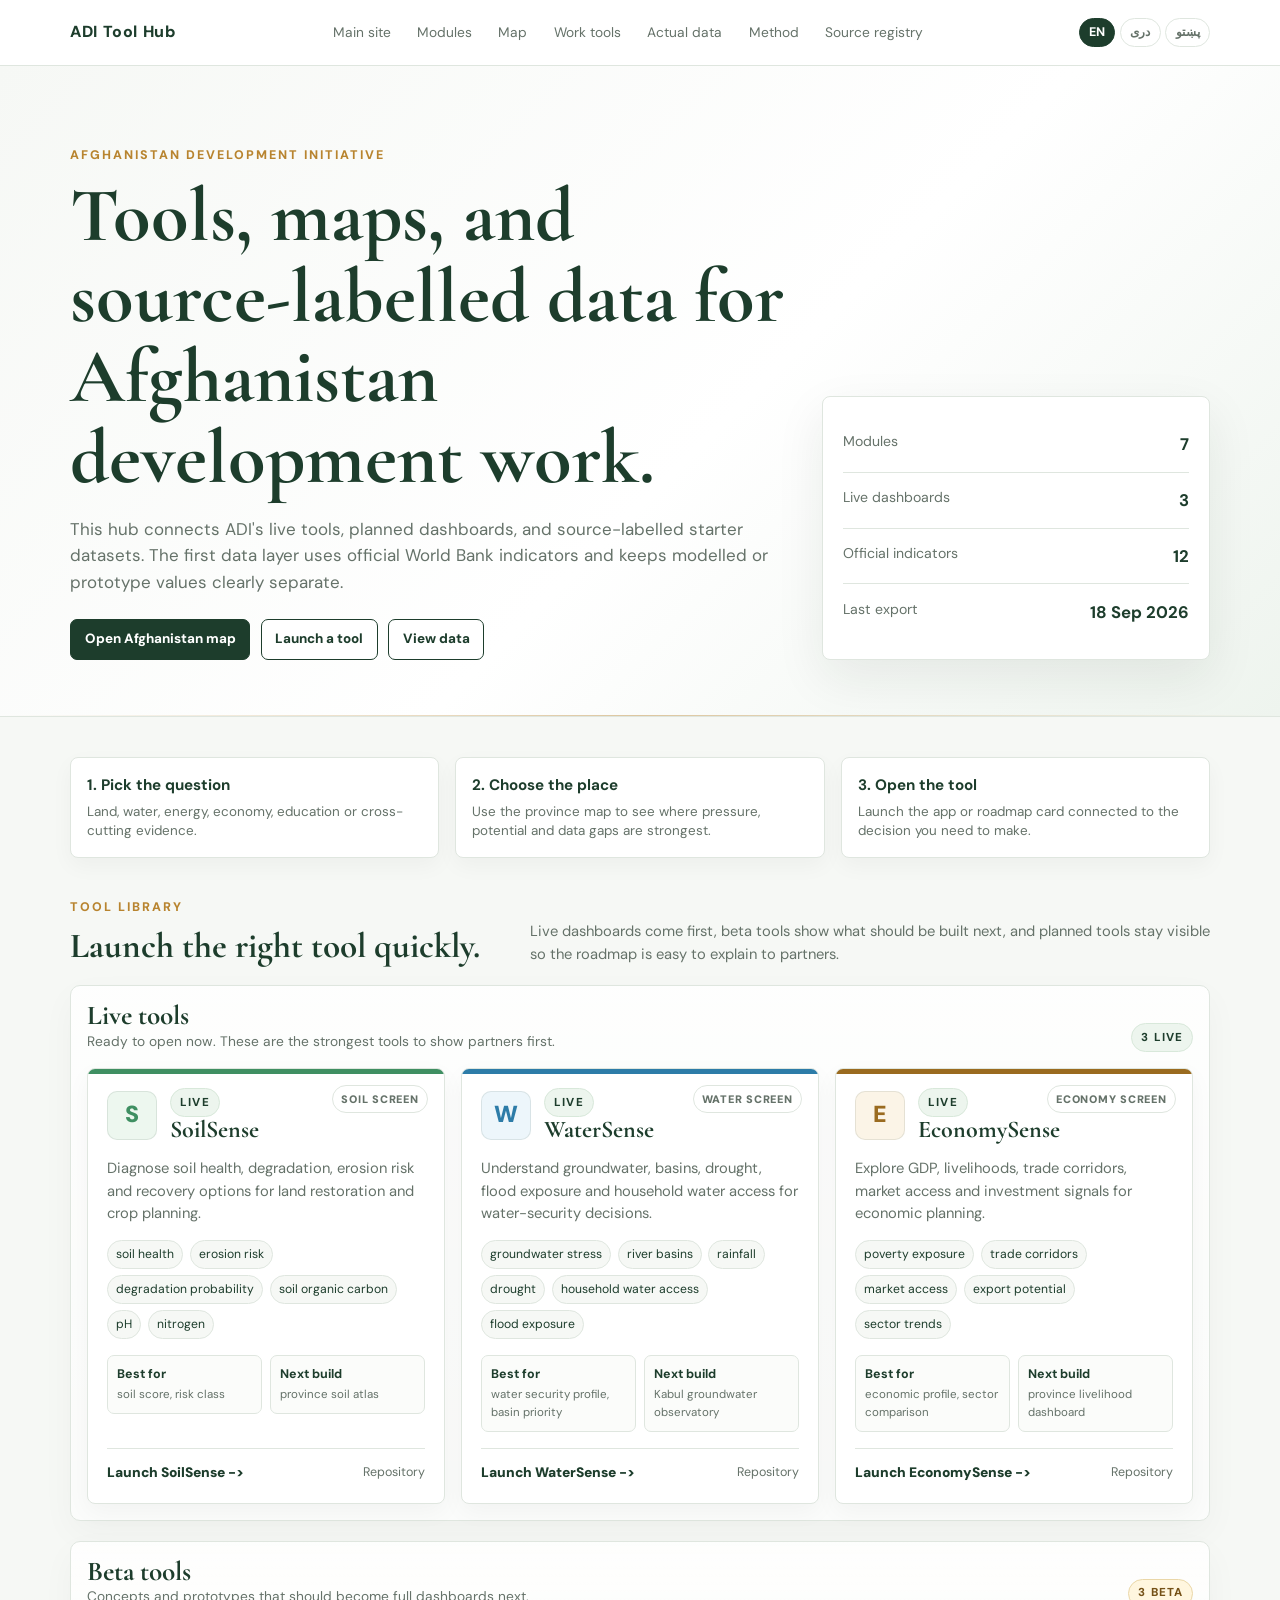
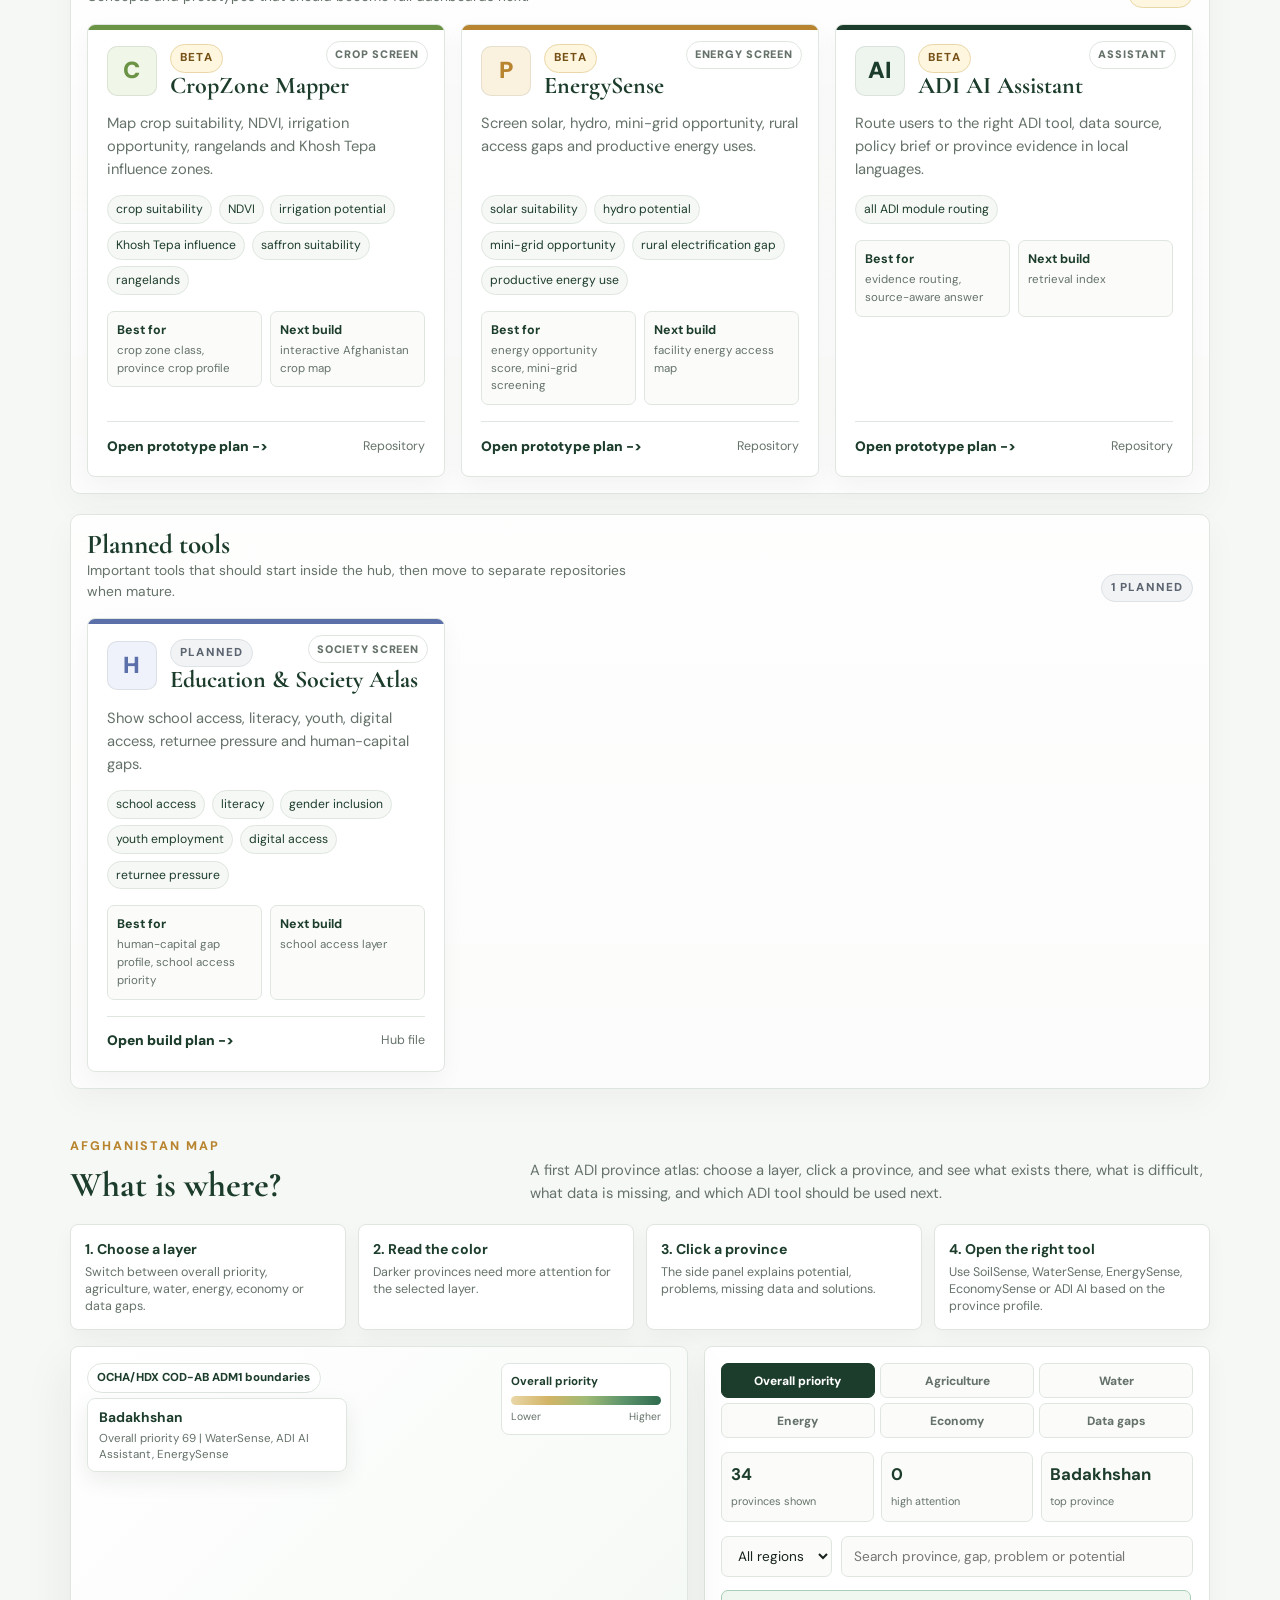
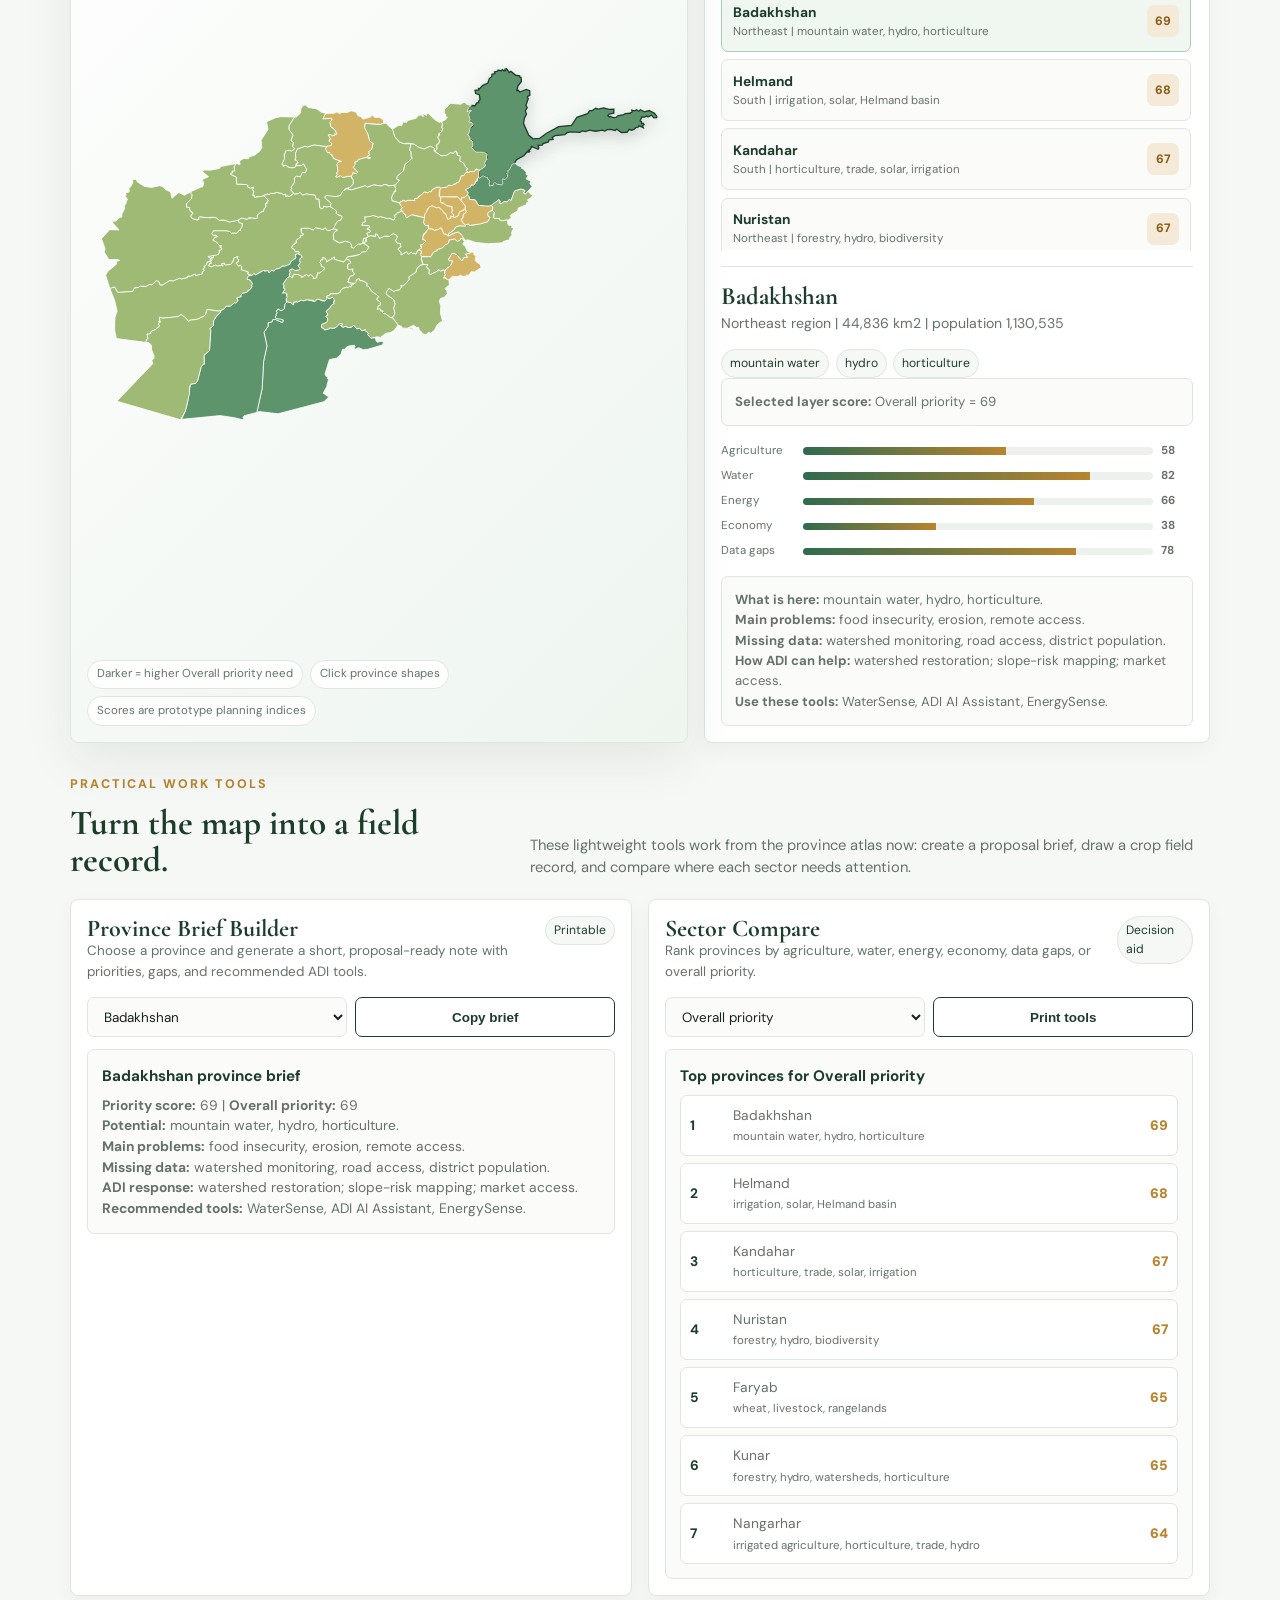
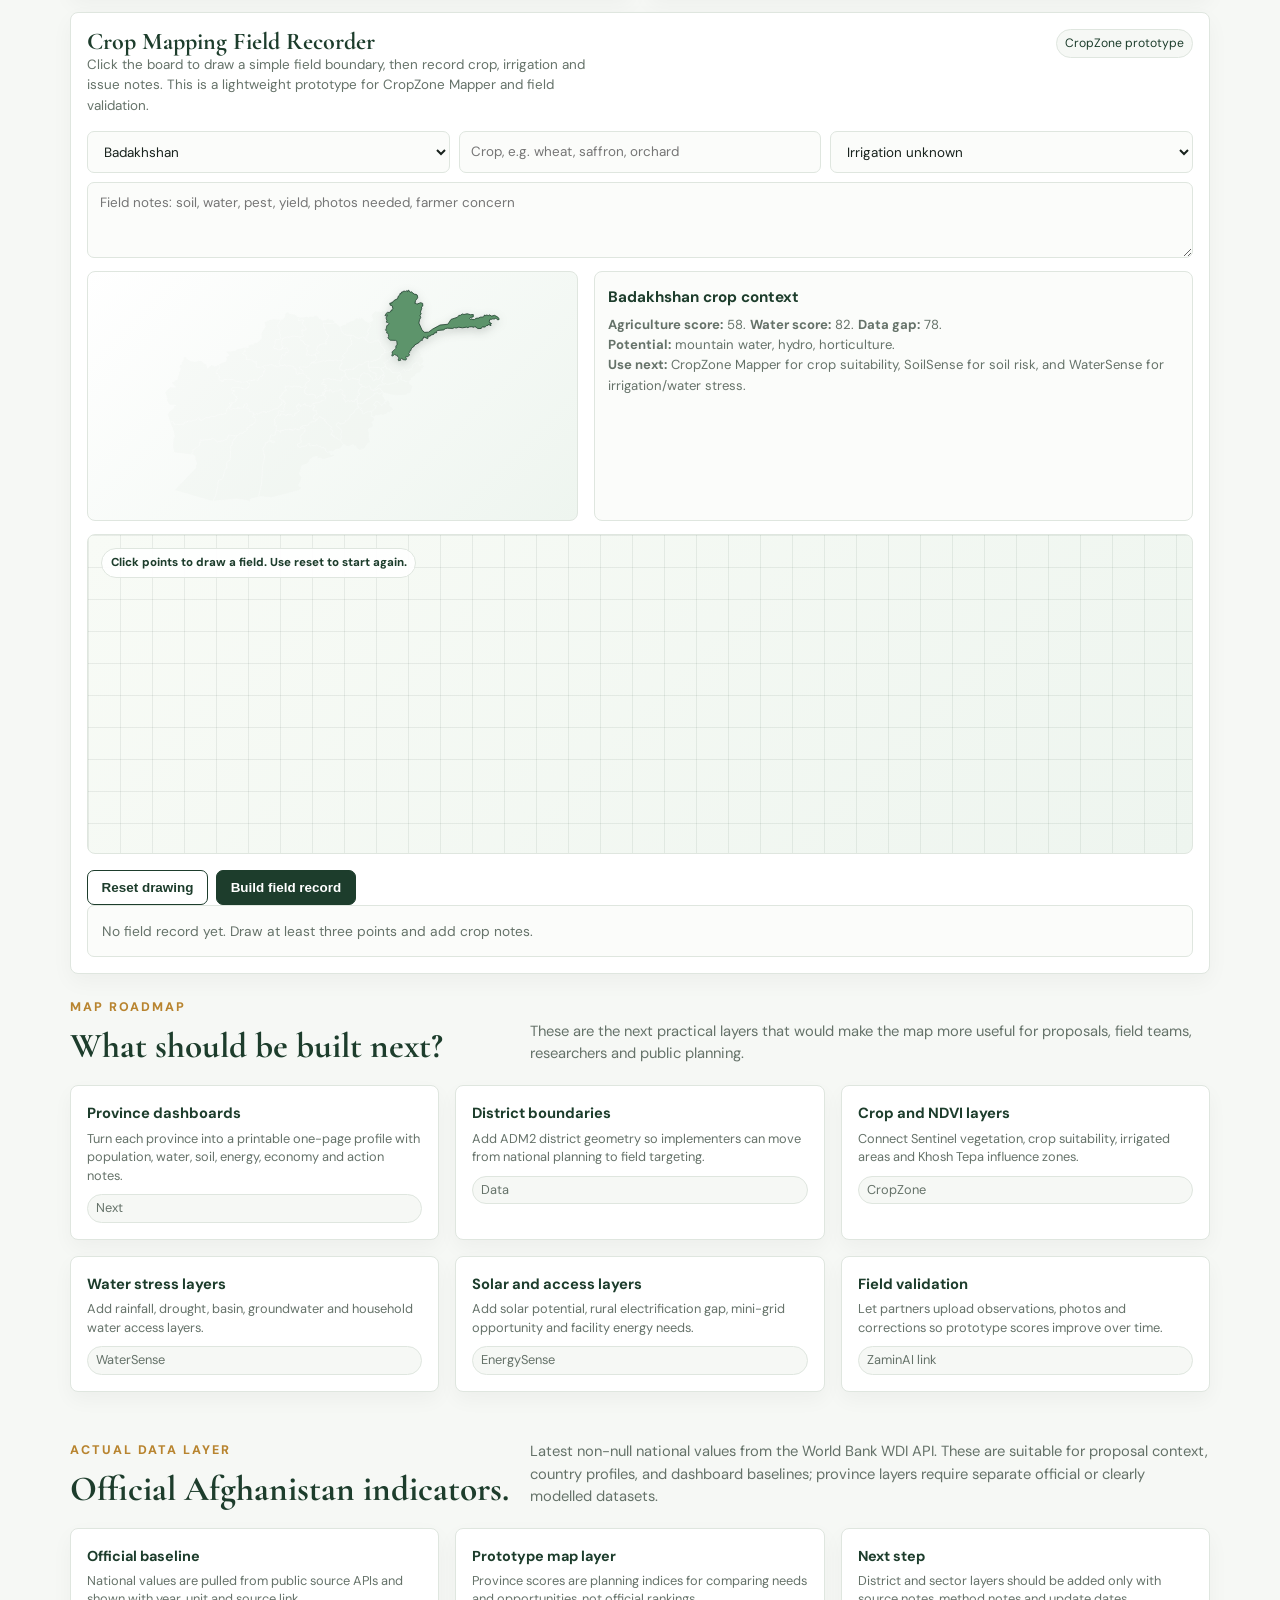
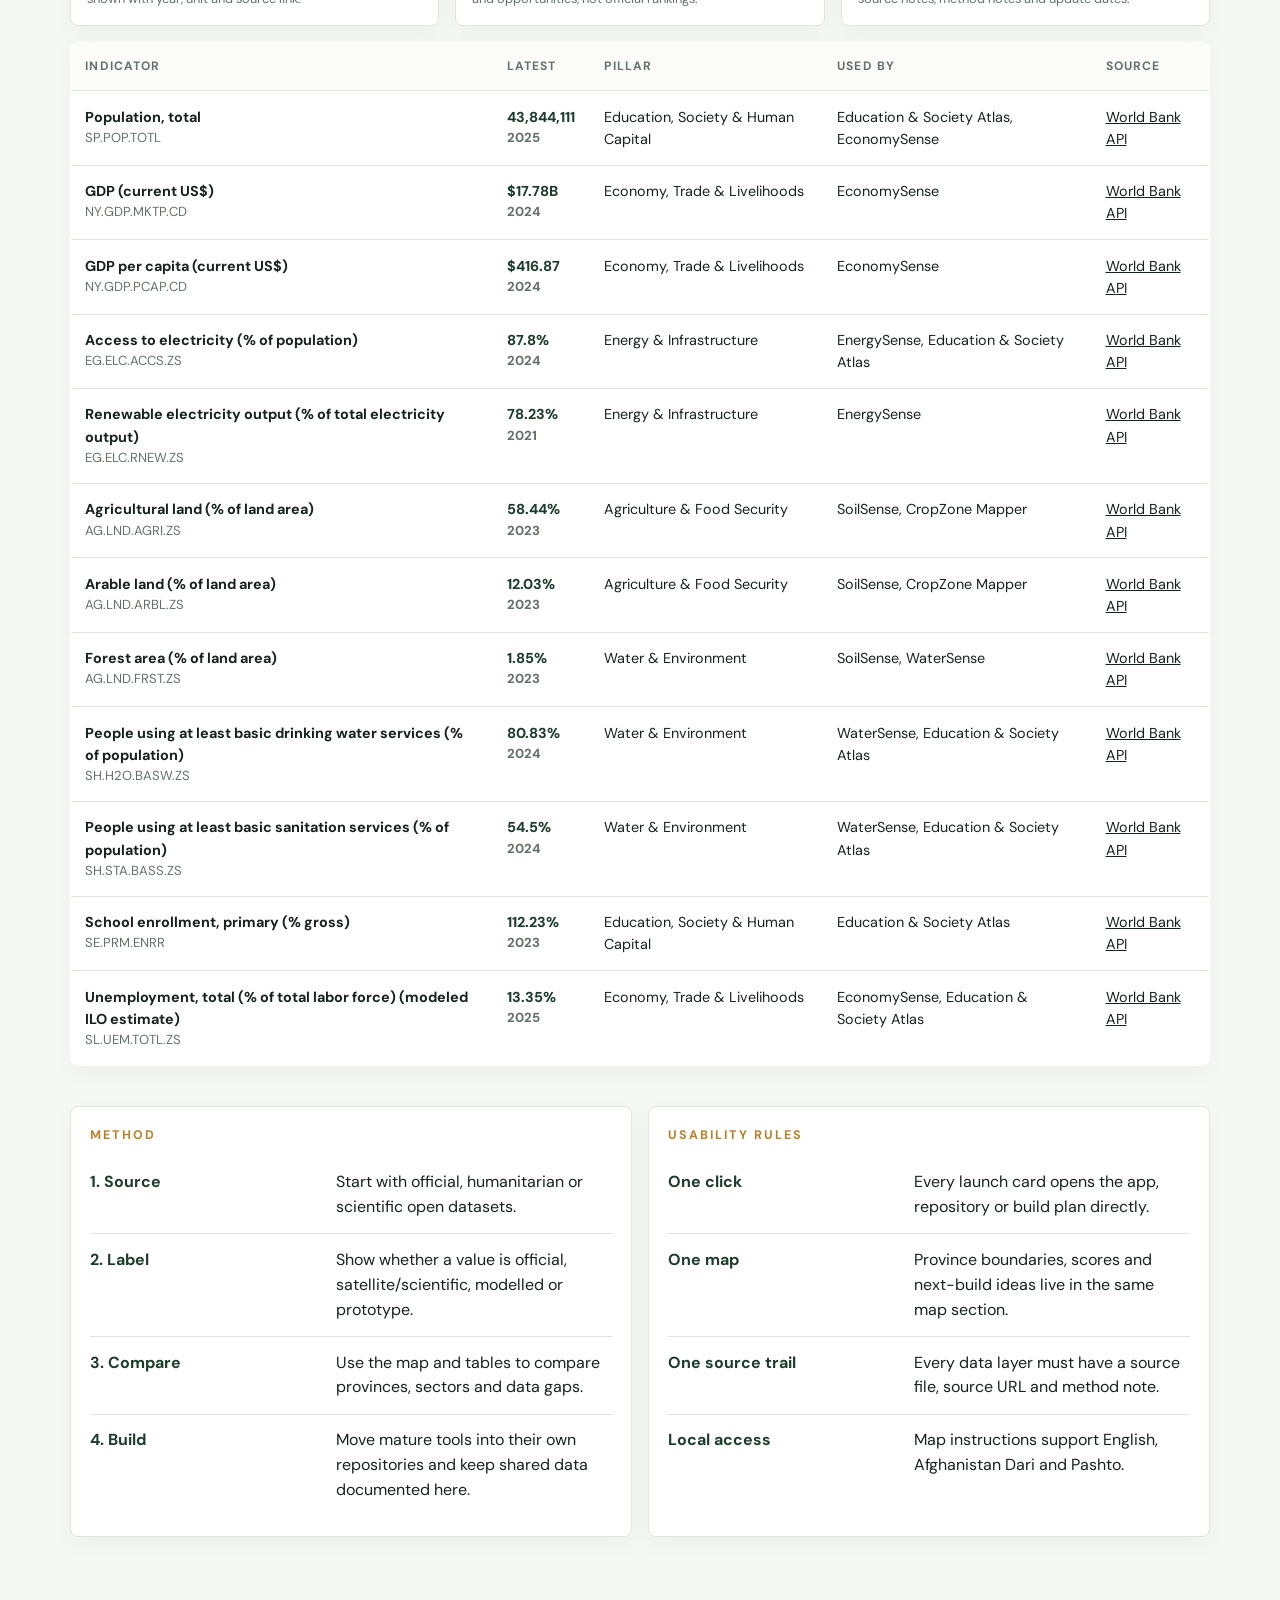
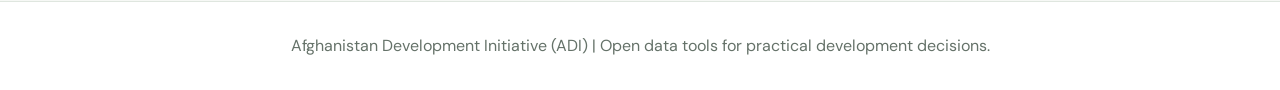
==== commit e6010e4e: "Improve ADI maps and crop preview" ====
--- a/tools/index.html
+++ b/tools/index.html
@@ -93,7 +93,10 @@
     .boundary-svg{position:absolute;inset:.75rem;width:calc(100% - 1.5rem);height:calc(100% - 1.5rem)}
     .province-shape{stroke:#fff;stroke-width:1.2;cursor:pointer;transition:fill .18s,stroke .18s,filter .18s}
     .province-shape:hover,.province-shape.active{stroke:var(--green);stroke-width:2;filter:drop-shadow(0 8px 12px rgba(24,34,29,.18))}
+    .province-label{font:800 12px 'DM Sans',Arial,sans-serif;fill:#1d3d2c;paint-order:stroke;stroke:rgba(255,255,255,.9);stroke-width:4px;pointer-events:none;opacity:.88}
     .map-source{position:absolute;left:1rem;top:1rem;background:rgba(255,255,255,.92);border:1px solid var(--line);border-radius:999px;padding:.32rem .58rem;font-size:.72rem;color:var(--green);font-weight:800}
+    .map-selected{position:absolute;left:1rem;top:3.15rem;background:rgba(255,255,255,.94);border:1px solid var(--line);border-radius:8px;padding:.55rem .7rem;max-width:260px;box-shadow:0 8px 22px rgba(24,34,29,.08)}
+    .map-selected b{display:block;color:var(--green);font-size:.86rem}.map-selected span{display:block;color:var(--muted);font-size:.72rem;line-height:1.35;margin-top:.15rem}
     .map-legend{position:absolute;left:1rem;bottom:1rem;right:1rem;display:flex;gap:.45rem;flex-wrap:wrap}
     .legend-pill{background:rgba(255,255,255,.9);border:1px solid var(--line);border-radius:999px;padding:.3rem .55rem;font-size:.72rem;color:var(--muted)}
     .scale{position:absolute;right:1rem;top:1rem;background:rgba(255,255,255,.94);border:1px solid var(--line);border-radius:8px;padding:.55rem;min-width:170px}
@@ -135,6 +138,12 @@
     .rank-item b{color:var(--green)}.rank-score{font-weight:900;color:var(--gold);text-align:right}
     .draw-board{height:320px;border:1px solid var(--line);border-radius:8px;background:linear-gradient(135deg,#f8fbf6,#eef5ef);position:relative;overflow:hidden;cursor:crosshair}
     .draw-board svg{position:absolute;inset:0;width:100%;height:100%}
+    .crop-map-preview{display:grid;grid-template-columns:.9fr 1.1fr;gap:1rem;margin:.8rem 0}
+    .mini-map{min-height:250px;border:1px solid var(--line);border-radius:8px;background:linear-gradient(135deg,#fff,#eef5ef);position:relative;overflow:hidden}
+    .mini-map .boundary-svg{inset:.45rem;width:calc(100% - .9rem);height:calc(100% - .9rem)}
+    .mini-map .province-shape{cursor:default}.mini-map .province-label{display:none}
+    .crop-context{border:1px solid var(--line);border-radius:8px;background:#fbfcfa;padding:.85rem}
+    .crop-context h4{font-family:'DM Sans',Arial,sans-serif;font-size:.95rem;color:var(--green);margin-bottom:.35rem}.crop-context p{font-size:.82rem;color:var(--muted)}
     .draw-grid{position:absolute;inset:0;background-image:linear-gradient(rgba(29,61,44,.08) 1px,transparent 1px),linear-gradient(90deg,rgba(29,61,44,.08) 1px,transparent 1px);background-size:32px 32px}
     .draw-help{position:absolute;left:.8rem;top:.8rem;background:rgba(255,255,255,.92);border:1px solid var(--line);border-radius:999px;padding:.32rem .55rem;font-size:.72rem;color:var(--green);font-weight:800}
     .draw-point{fill:var(--green);stroke:#fff;stroke-width:2}.draw-line{fill:rgba(47,107,79,.16);stroke:var(--green);stroke-width:2.5}
@@ -143,7 +152,7 @@
     .calc-row:last-child{border-bottom:0}
     .calc-row b{color:var(--green)}
     .footer{border-top:1px solid var(--line);padding:2rem 1.25rem;color:var(--muted);text-align:center;background:#fff}
-    @media(max-width:900px){.hero-in,.grid,.quick-grid,.tool-group-grid,.tool-calc,.map-shell,.map-guide,.build-board,.data-note,.work-tools,.tool-form,.tool-form.two{grid-template-columns:1fr}.work-tool.wide{grid-column:auto}.nav{align-items:flex-start;flex-direction:column}th:nth-child(4),td:nth-child(4){display:none}.afg-map{min-height:430px}.map-mode,.map-summary{grid-template-columns:repeat(2,1fr)}}
+    @media(max-width:900px){.hero-in,.grid,.quick-grid,.tool-group-grid,.tool-calc,.map-shell,.map-guide,.build-board,.data-note,.work-tools,.tool-form,.tool-form.two,.crop-map-preview{grid-template-columns:1fr}.work-tool.wide{grid-column:auto}.nav{align-items:flex-start;flex-direction:column}th:nth-child(4),td:nth-child(4){display:none}.afg-map{min-height:430px}.map-mode,.map-summary{grid-template-columns:repeat(2,1fr)}}
     @media print{.top,.actions{display:none}body{background:#fff}.hero-in,main{padding:1rem}.card,.hero-panel,.data-table{box-shadow:none}}
   </style>
 </head>
@@ -226,6 +235,7 @@
       <div class="map-shell">
         <div class="afg-map" id="provinceMap" aria-label="Afghanistan province priority map">
           <div class="map-source" data-i18n="map.source">OCHA/HDX COD-AB ADM1 boundaries</div>
+          <div class="map-selected" id="mapSelectedBadge"><b>Province map</b><span>Click a province to show priorities and recommended tools.</span></div>
           <div class="scale">
             <b id="scaleTitle">Overall priority</b>
             <div class="scale-bar"></div>
@@ -314,6 +324,10 @@
                 <option value="Spring or kareze">Spring or kareze</option>
               </select>
               <textarea id="cropNotes" placeholder="Field notes: soil, water, pest, yield, photos needed, farmer concern"></textarea>
+            </div>
+            <div class="crop-map-preview">
+              <div class="mini-map" id="cropProvinceMap" aria-label="Selected province mini map"></div>
+              <div class="crop-context" id="cropProvinceContext"></div>
             </div>
             <div class="draw-board" id="cropDrawBoard" aria-label="Click to draw crop field boundary">
               <div class="draw-grid"></div>
@@ -634,6 +648,8 @@
       const detail = document.getElementById('mapProvinceDetail');
       if(!detail || !province) return;
       currentProvince = province;
+      const badge = document.getElementById('mapSelectedBadge');
+      if(badge) badge.innerHTML = `<b>${province.name}</b><span>${LAYER_LABELS[currentLang][activeLayer]} ${layerScore(province)} | ${bestTools(province)}</span>`;
       detail.innerHTML = `
         <h3>${province.name}</h3>
         <p>${REGION_LABELS[currentLang][province.region] || province.region} ${t('detail.region')} | ${fmt.format(province.area)} km2 | ${t('detail.population')} ${fmt.format(province.pop)}</p>
@@ -670,6 +686,16 @@
       }).join(' ') + ' Z').join(' ');
     }
 
+    function bboxCenter(geometry, project){
+      const points = geometryPoints(geometry).map(project);
+      const xs = points.map(point => point[0]);
+      const ys = points.map(point => point[1]);
+      return [(Math.min(...xs) + Math.max(...xs)) / 2, (Math.min(...ys) + Math.max(...ys)) / 2];
+    }
+
+    function shortProvinceName(name){
+      return String(name).replace(/ Province$/i, '').replace(/^Maidan Wardak$/i, 'Wardak');
+    }
     function priorityColor(score){
       if(score >= 72) return '#2f6b4f';
       if(score >= 66) return '#5d946b';
@@ -723,6 +749,17 @@
           ? `${province.name}: ${LAYER_LABELS[currentLang][activeLayer]} ${layerScore(province)}`
           : sourceName;
         svg.appendChild(path);
+        if(province) {
+          const [labelX, labelY] = bboxCenter(feature.geometry, project);
+          const label = document.createElementNS('http://www.w3.org/2000/svg', 'text');
+          label.setAttribute('class', 'province-label');
+          label.setAttribute('x', labelX.toFixed(1));
+          label.setAttribute('y', labelY.toFixed(1));
+          label.setAttribute('text-anchor', 'middle');
+          label.dataset.province = province.name;
+          label.textContent = shortProvinceName(province.name);
+          svg.appendChild(label);
+        }
       });
 
       map.querySelectorAll('.boundary-svg').forEach(el => el.remove());
@@ -743,6 +780,8 @@
             shape.setAttribute('fill', priorityColor(layerScore(province)));
             const title = shape.querySelector('title');
             if(title) title.textContent = `${province.name}: ${LAYER_LABELS[currentLang][activeLayer]} ${layerScore(province)}`;
+            const label = document.querySelector(`.province-label[data-province="${province.name}"]`);
+            if(label) label.style.display = layerScore(province) >= 70 ? 'block' : 'none';
           }
         });
         updateLayerText();
@@ -830,7 +869,22 @@
       svg.innerHTML = polygon + pointMarkup;
     }
 
-    function renderMiniTools(provinces){
+    function renderCropProvincePreview(province, boundaries){
+      const preview = document.getElementById('cropProvinceMap');
+      const context = document.getElementById('cropProvinceContext');
+      if(!preview || !context || !province || !boundaries) return;
+      renderBoundaryMap(preview, boundaries, [province], () => {});
+      preview.querySelectorAll('.province-shape').forEach(shape => {
+        shape.style.opacity = shape.dataset.province === province.name ? '1' : '.12';
+        shape.classList.toggle('active', shape.dataset.province === province.name);
+      });
+      context.innerHTML = `<h4>${province.name} crop context</h4>
+        <p><strong>Agriculture score:</strong> ${province.scores.agri}. <strong>Water score:</strong> ${province.scores.water}. <strong>Data gap:</strong> ${province.scores.gap}.</p>
+        <p><strong>Potential:</strong> ${province.potential}.</p>
+        <p><strong>Use next:</strong> CropZone Mapper for crop suitability, SoilSense for soil risk, and WaterSense for irrigation/water stress.</p>`;
+    }
+
+    function renderMiniTools(provinces, boundaries){
       const briefSelect = document.getElementById('briefProvince');
       const compareSelect = document.getElementById('compareLayer');
       const cropSelect = document.getElementById('cropProvince');
@@ -860,10 +914,12 @@
         compareSelect.innerHTML = Object.keys(LAYER_LABELS.en).map(layer => `<option value="${layer}" ${layer === oldLayer ? 'selected' : ''}>${LAYER_LABELS[currentLang][layer]}</option>`).join('');
         renderBrief();
         renderCompare();
+        renderCropProvincePreview(selectedProvince(cropSelect), boundaries);
       };
 
       briefSelect.addEventListener('change', renderBrief);
       compareSelect.addEventListener('change', renderCompare);
+      cropSelect.addEventListener('change', () => renderCropProvincePreview(selectedProvince(cropSelect), boundaries));
       document.getElementById('copyBrief').addEventListener('click', async () => {
         const text = provinceBriefText(selectedProvince(briefSelect));
         try { await navigator.clipboard.writeText(text); }
@@ -918,7 +974,7 @@
       document.getElementById('liveCount').textContent = modules.filter(m => m.status === 'live').length;
       document.getElementById('indicatorCount').textContent = indicators.length;
       renderProvinceMap(provinces, boundaryData);
-      renderMiniTools(provinces);
+      renderMiniTools(provinces, boundaryData);
 
       const renderToolCard = module => {
         const ui = MODULE_UI[module.id] || { icon: module.name.slice(0,1), accent: '#2f6b4f', soft: '#eef5ef', purpose: module.outputs.join(', '), screen: 'Tool screen' };
